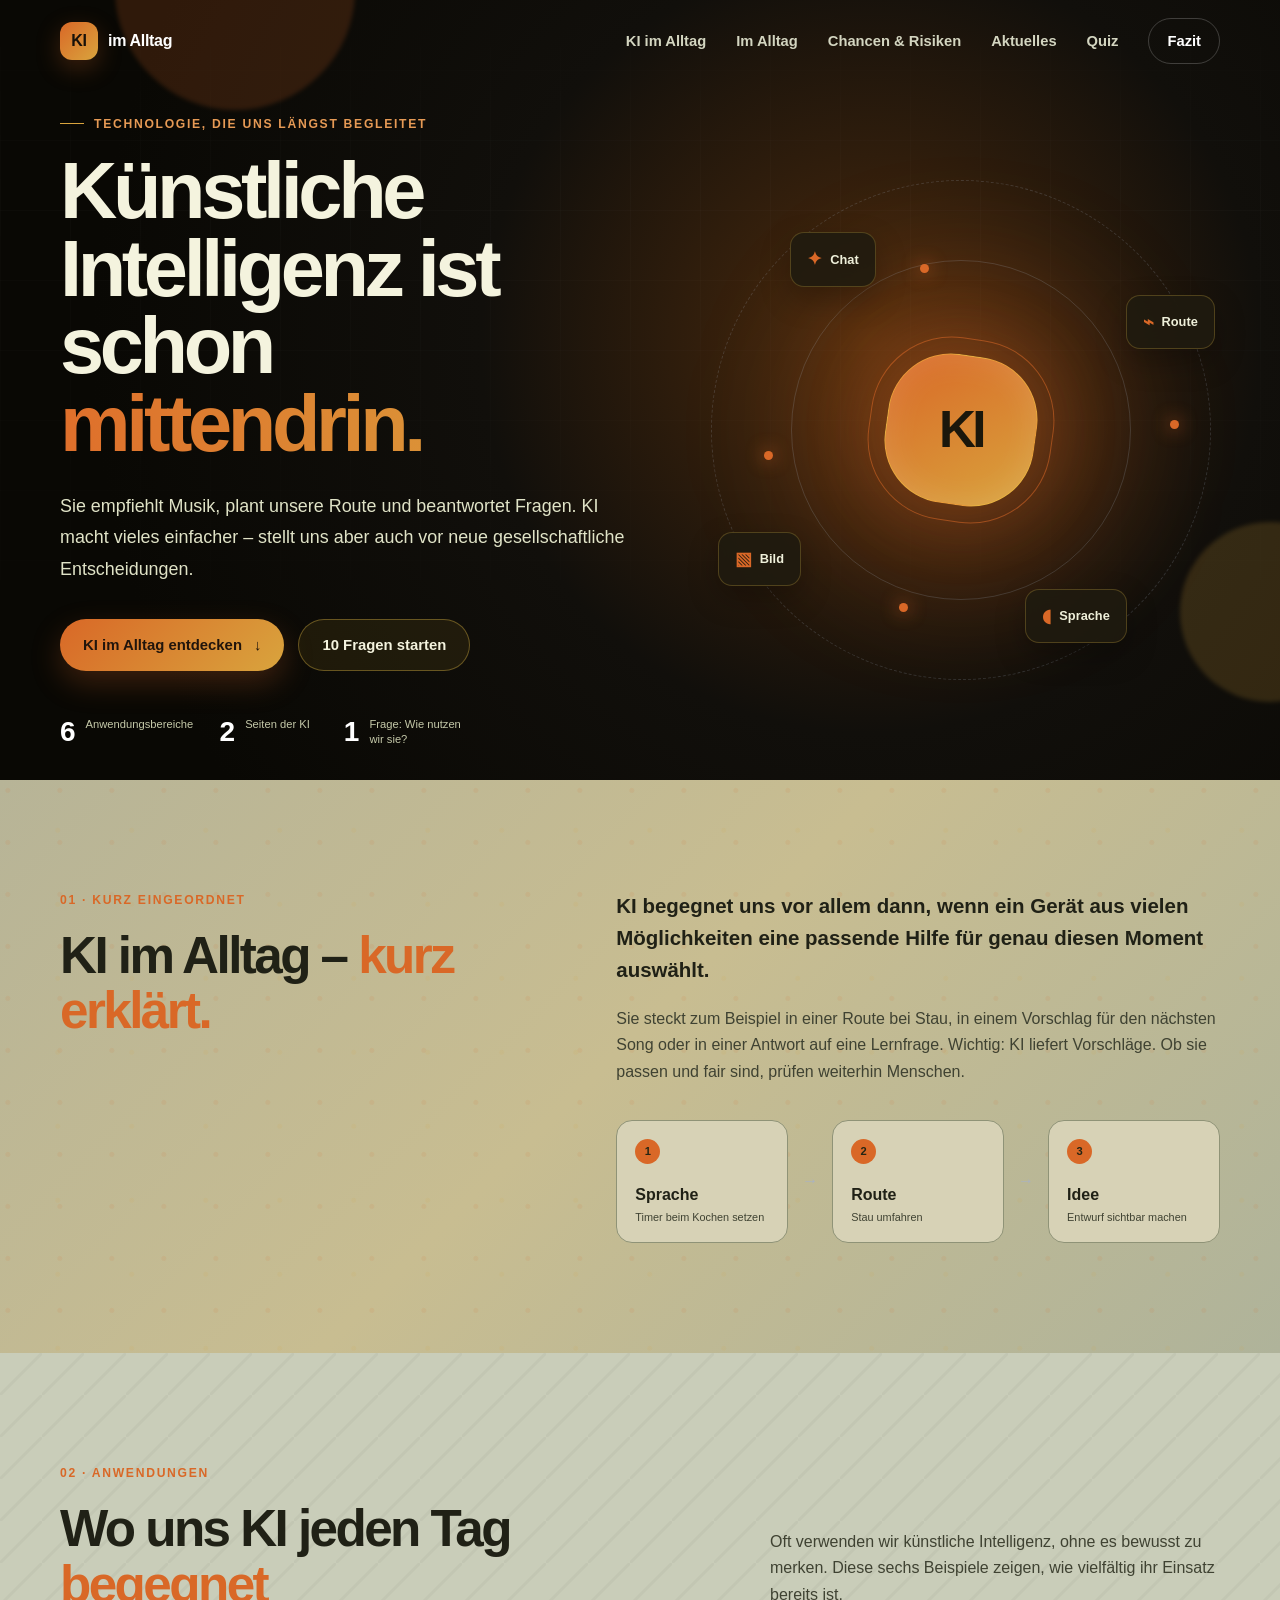
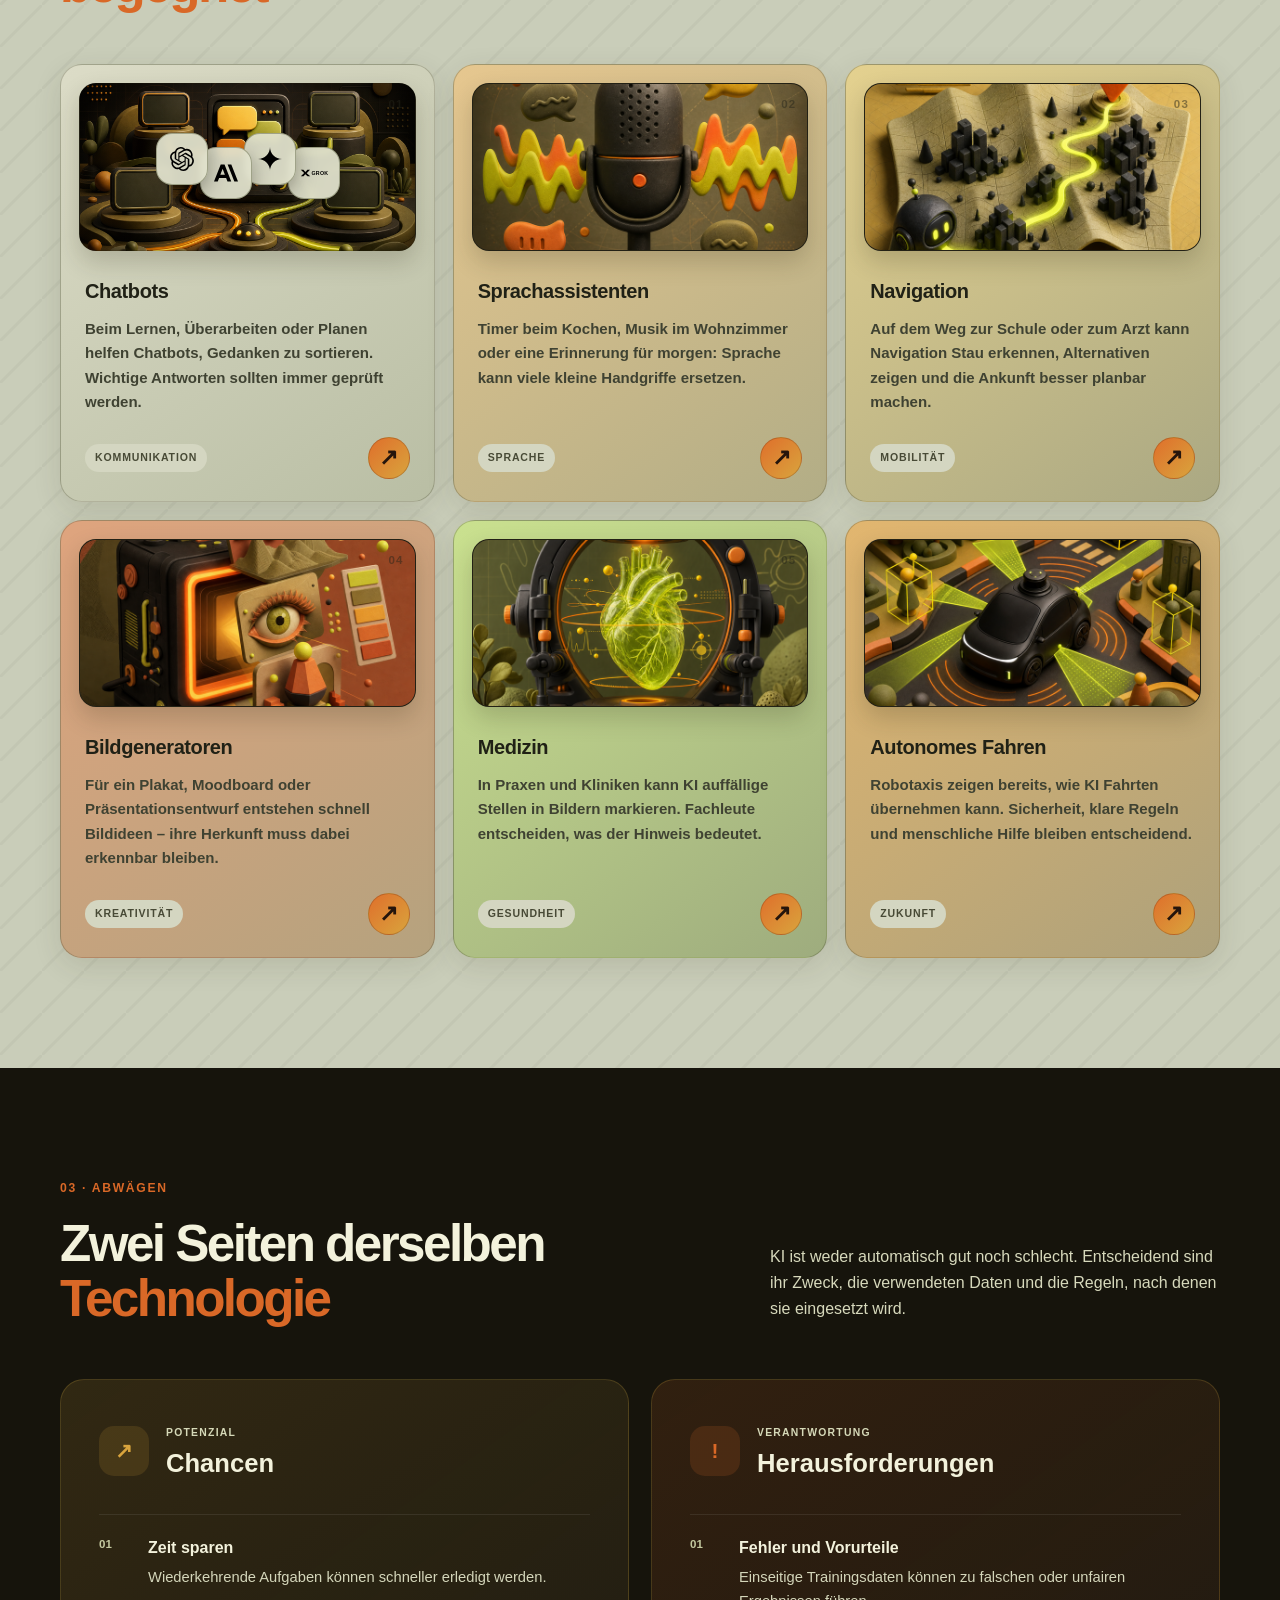
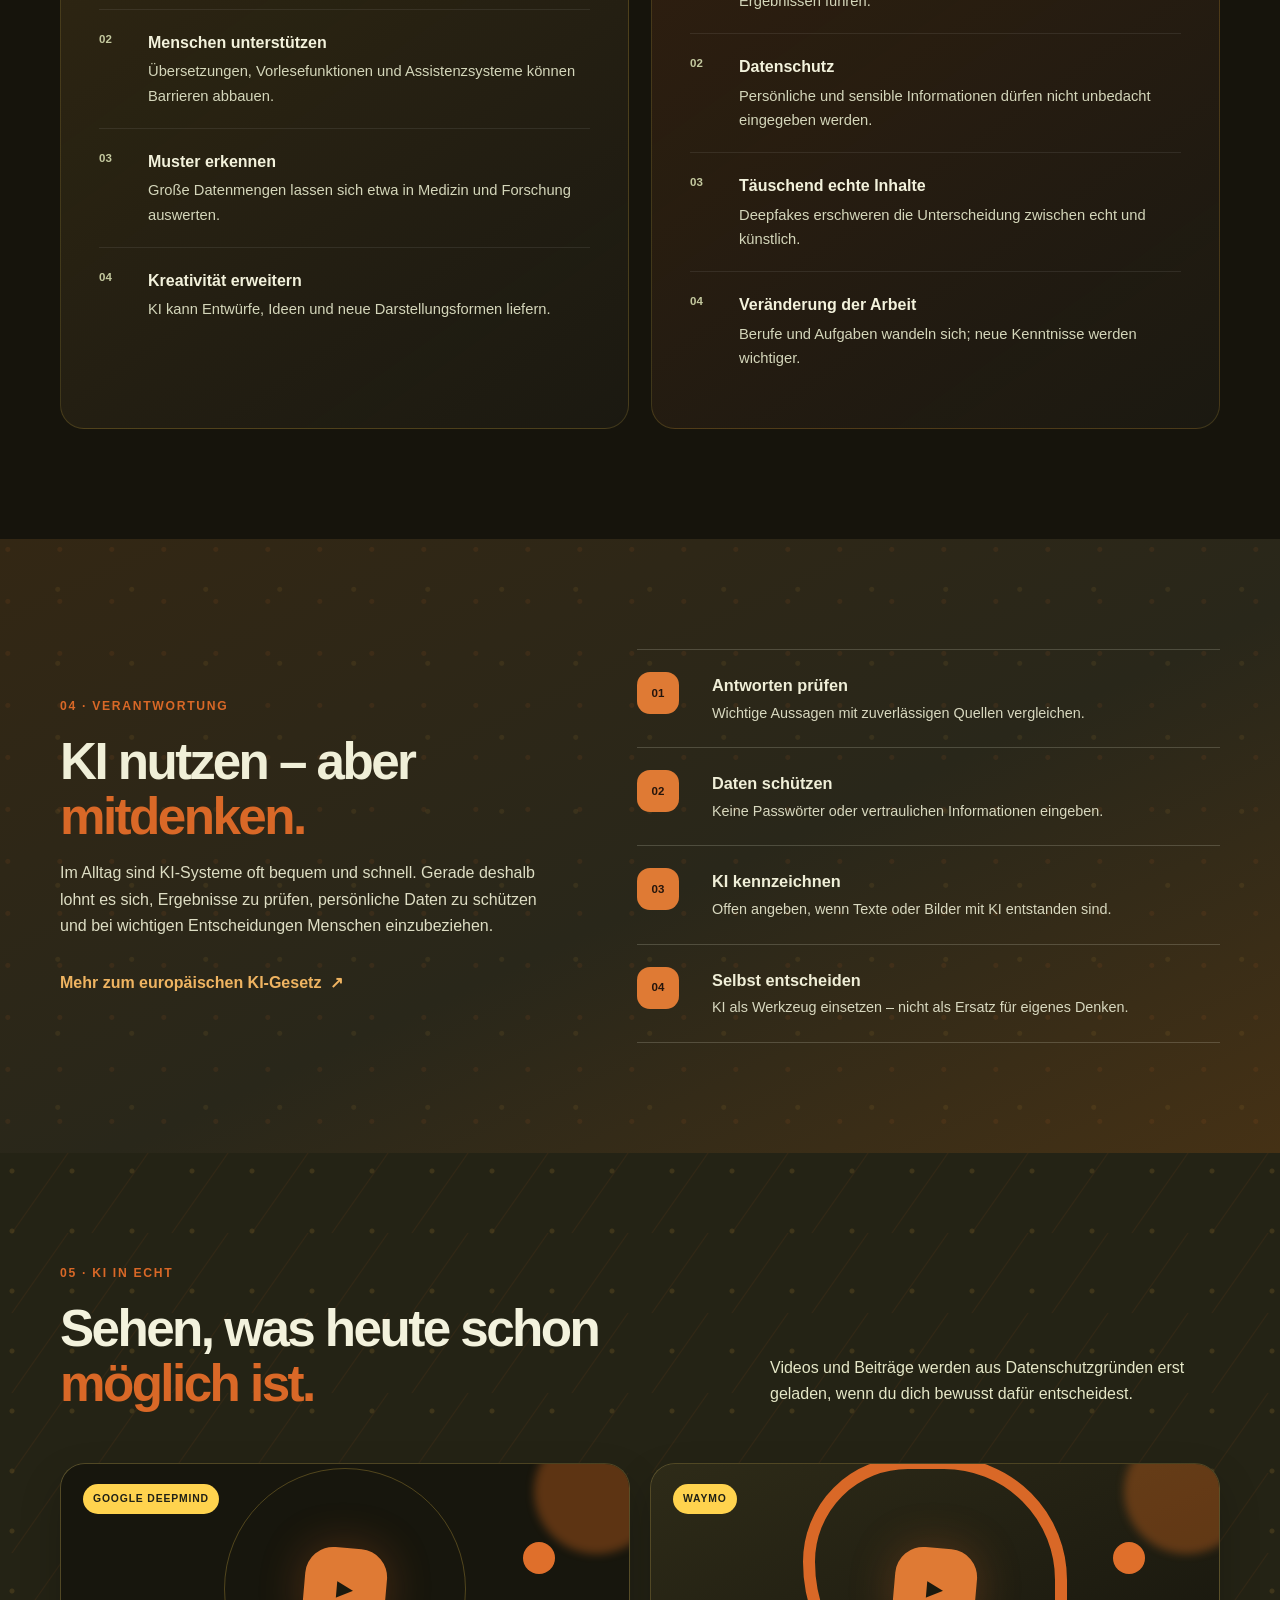
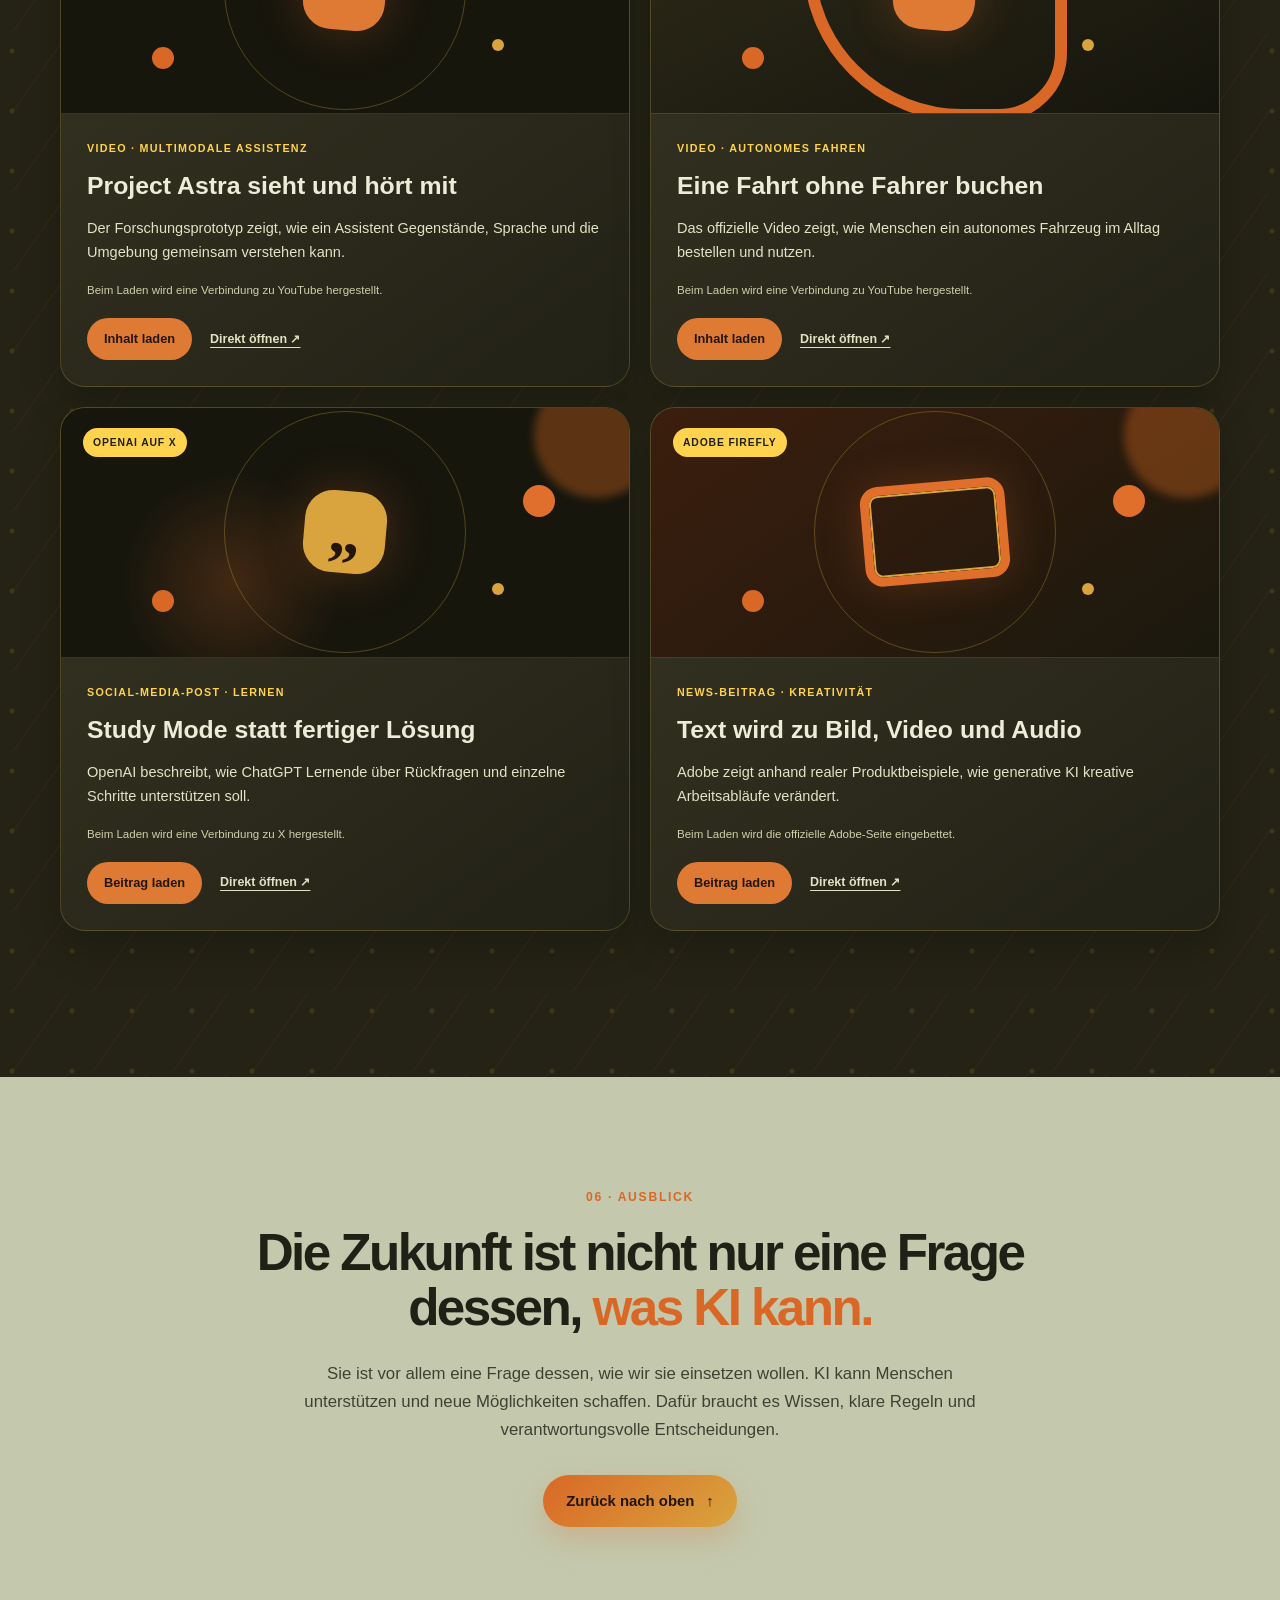
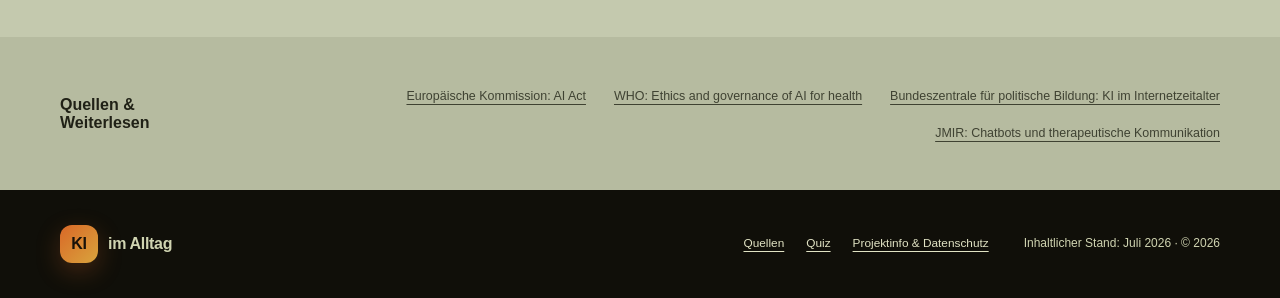
==== index.html @ 7cd011af "Erster Stand der Website" ====
<!doctype html>
<html lang="de">
<head>
  <meta charset="utf-8">
  <meta name="viewport" content="width=device-width, initial-scale=1">
  <meta name="description" content="Künstliche Intelligenz im Alltag: Anwendungen, Chancen, Risiken und ein Blick in die Zukunft.">
  <title>KI im Alltag | Chancen & Herausforderungen</title>
  <link rel="stylesheet" href="style.css">
  <script src="script.js" defer></script>
  <script src="embed.js" defer></script>
</head>
<body>
  <a class="skip-link" href="#inhalt">Direkt zum Inhalt</a>
  <div class="progress" aria-hidden="true"><span id="progress-bar"></span></div>

  <header class="site-header" id="start">
    <nav class="nav container" aria-label="Hauptnavigation">
      <a class="logo" href="#start" aria-label="KI im Alltag – Startseite">
        <span class="logo-mark" aria-hidden="true">KI</span>
        <span>im Alltag</span>
      </a>
      <button class="nav-toggle" type="button" aria-expanded="false" aria-controls="nav-links">
        <span class="sr-only">Menü öffnen</span>
        <span></span><span></span><span></span>
      </button>
      <div class="nav-links" id="nav-links">
        <a href="#grundlagen">KI im Alltag</a>
        <a href="#alltag">Im Alltag</a>
        <a href="#chancen">Chancen & Risiken</a>
        <a href="#stimmen">Aktuelles</a>
        <a href="quiz.html">Quiz</a>
        <a class="nav-cta" href="#fazit">Fazit</a>
      </div>
    </nav>
  </header>

  <main id="inhalt">
    <section class="hero">
      <div class="hero-glow hero-glow-one" aria-hidden="true"></div>
      <div class="hero-glow hero-glow-two" aria-hidden="true"></div>
      <div class="container hero-grid">
        <div class="hero-copy">
          <p class="eyebrow"><span></span> Technologie, die uns längst begleitet</p>
          <h1>Künstliche Intelligenz ist schon <em>mittendrin.</em></h1>
          <p class="hero-text">Sie empfiehlt Musik, plant unsere Route und beantwortet Fragen. KI macht vieles einfacher – stellt uns aber auch vor neue gesellschaftliche Entscheidungen.</p>
          <div class="hero-actions">
            <a class="button button-primary" href="#alltag">KI im Alltag entdecken <span aria-hidden="true">↓</span></a>
            <a class="button button-ghost" href="quiz.html">10 Fragen starten</a>
          </div>
          <ul class="hero-facts" aria-label="Themen der Website">
            <li><strong>6</strong><span>Anwendungsbereiche</span></li>
            <li><strong>2</strong><span>Seiten der KI</span></li>
            <li><strong>1</strong><span>Frage: Wie nutzen wir sie?</span></li>
          </ul>
        </div>

        <div class="hero-visual" aria-label="Illustration eines digitalen KI-Netzwerks">
          <div class="orbit orbit-one"></div>
          <div class="orbit orbit-two"></div>
          <div class="ai-core">
            <span class="core-label">KI</span>
            <span class="core-pulse"></span>
          </div>
          <div class="float-card card-chat"><span aria-hidden="true">✦</span> Chat</div>
          <div class="float-card card-route"><span aria-hidden="true">⌁</span> Route</div>
          <div class="float-card card-image"><span aria-hidden="true">▧</span> Bild</div>
          <div class="float-card card-voice"><span aria-hidden="true">◖</span> Sprache</div>
          <span class="node node-one"></span><span class="node node-two"></span>
          <span class="node node-three"></span><span class="node node-four"></span>
        </div>
      </div>
    </section>

    <section class="section intro" id="grundlagen">
      <div class="container two-column reveal">
        <div>
          <p class="section-kicker">01 · Kurz eingeordnet</p>
          <h2>KI im Alltag – <span>kurz erklärt.</span></h2>
        </div>
        <div class="intro-copy">
          <p class="lead">KI begegnet uns vor allem dann, wenn ein Gerät aus vielen Möglichkeiten eine passende Hilfe für genau diesen Moment auswählt.</p>
          <p>Sie steckt zum Beispiel in einer Route bei Stau, in einem Vorschlag für den nächsten Song oder in einer Antwort auf eine Lernfrage. Wichtig: KI liefert Vorschläge. Ob sie passen und fair sind, prüfen weiterhin Menschen.</p>
          <div class="process" aria-label="Drei typische Alltagssituationen mit KI">
            <div><span>1</span><strong>Sprache</strong><small>Timer beim Kochen setzen</small></div>
            <i aria-hidden="true">→</i>
            <div><span>2</span><strong>Route</strong><small>Stau umfahren</small></div>
            <i aria-hidden="true">→</i>
            <div><span>3</span><strong>Idee</strong><small>Entwurf sichtbar machen</small></div>
          </div>
        </div>
      </div>
    </section>

    <section class="section applications" id="alltag">
      <div class="container">
        <div class="section-heading reveal">
          <div>
            <p class="section-kicker">02 · Anwendungen</p>
            <h2>Wo uns KI jeden Tag <span>begegnet</span></h2>
          </div>
          <p>Oft verwenden wir künstliche Intelligenz, ohne es bewusst zu merken. Diese sechs Beispiele zeigen, wie vielfältig ihr Einsatz bereits ist.</p>
        </div>

        <div class="card-grid">
          <a class="app-card app-chat reveal" href="chatbots.html">
            <div class="brand-cluster" aria-label="Logos von OpenAI, Claude, Gemini und Grok">
              <span class="brand-logo brand-openai"><img src="assets/logos/openai.svg" alt="OpenAI"></span>
              <span class="brand-logo brand-claude"><img src="assets/logos/anthropic.svg" alt="Claude von Anthropic"></span>
              <span class="brand-logo brand-gemini"><img src="assets/logos/gemini.svg" alt="Google Gemini"></span>
              <span class="brand-logo brand-grok"><img src="assets/logos/grok.svg" alt="Grok"></span>
            </div>
            <span class="card-number">01</span>
            <h3>Chatbots</h3>
            <p>Beim Lernen, Überarbeiten oder Planen helfen Chatbots, Gedanken zu sortieren. Wichtige Antworten sollten immer geprüft werden.</p>
            <span class="card-footer"><span class="tag">Kommunikation</span><span class="card-arrow" aria-hidden="true">↗</span></span>
          </a>
          <a class="app-card app-voice reveal" href="sprachassistenten.html">
            <div class="application-visual"><img src="assets/applications/sprachassistent.png" alt="Futuristische Darstellung eines Sprachassistenten mit Mikrofon und Schallwellen"></div>
            <span class="card-number">02</span>
            <h3>Sprachassistenten</h3>
            <p>Timer beim Kochen, Musik im Wohnzimmer oder eine Erinnerung für morgen: Sprache kann viele kleine Handgriffe ersetzen.</p>
            <span class="card-footer"><span class="tag">Sprache</span><span class="card-arrow" aria-hidden="true">↗</span></span>
          </a>
          <a class="app-card app-navigation reveal" href="navigation.html">
            <div class="application-visual"><img src="assets/applications/navigation.png" alt="Dreidimensionale Stadtkarte mit leuchtender Route und Zielmarkierung"></div>
            <span class="card-number">03</span>
            <h3>Navigation</h3>
            <p>Auf dem Weg zur Schule oder zum Arzt kann Navigation Stau erkennen, Alternativen zeigen und die Ankunft besser planbar machen.</p>
            <span class="card-footer"><span class="tag">Mobilität</span><span class="card-arrow" aria-hidden="true">↗</span></span>
          </a>
          <a class="app-card app-image reveal" href="bildgeneratoren.html">
            <div class="application-visual"><img src="assets/applications/bildgenerator.png" alt="Kreativmaschine, die aus einer Eingabe verschiedene Bildwelten erzeugt"></div>
            <span class="card-number">04</span>
            <h3>Bildgeneratoren</h3>
            <p>Für ein Plakat, Moodboard oder Präsentationsentwurf entstehen schnell Bildideen – ihre Herkunft muss dabei erkennbar bleiben.</p>
            <span class="card-footer"><span class="tag">Kreativität</span><span class="card-arrow" aria-hidden="true">↗</span></span>
          </a>
          <a class="app-card app-medicine reveal" href="medizin.html">
            <div class="application-visual"><img src="assets/applications/medizin.png" alt="Leuchtendes anatomisches Herz in einem KI-gestützten medizinischen Scanner"></div>
            <span class="card-number">05</span>
            <h3>Medizin</h3>
            <p>In Praxen und Kliniken kann KI auffällige Stellen in Bildern markieren. Fachleute entscheiden, was der Hinweis bedeutet.</p>
            <span class="card-footer"><span class="tag">Gesundheit</span><span class="card-arrow" aria-hidden="true">↗</span></span>
          </a>
          <a class="app-card app-drive reveal" href="autonomes-fahren.html">
            <div class="application-visual"><img src="assets/applications/autonomes-fahren.png" alt="Futuristisches Fahrzeug mit sichtbaren Sensorfeldern in einer Modellstadt"></div>
            <span class="card-number">06</span>
            <h3>Autonomes Fahren</h3>
            <p>Robotaxis zeigen bereits, wie KI Fahrten übernehmen kann. Sicherheit, klare Regeln und menschliche Hilfe bleiben entscheidend.</p>
            <span class="card-footer"><span class="tag">Zukunft</span><span class="card-arrow" aria-hidden="true">↗</span></span>
          </a>
        </div>
      </div>
    </section>

    <section class="section balance" id="chancen">
      <div class="container">
        <div class="section-heading section-heading-light reveal">
          <div>
            <p class="section-kicker">03 · Abwägen</p>
            <h2>Zwei Seiten derselben <span>Technologie</span></h2>
          </div>
          <p>KI ist weder automatisch gut noch schlecht. Entscheidend sind ihr Zweck, die verwendeten Daten und die Regeln, nach denen sie eingesetzt wird.</p>
        </div>

        <div class="balance-grid">
          <article class="balance-card chance reveal">
            <div class="balance-title"><span aria-hidden="true">↗</span><div><small>Potenzial</small><h3>Chancen</h3></div></div>
            <ul>
              <li><span>01</span><div><strong>Zeit sparen</strong><p>Wiederkehrende Aufgaben können schneller erledigt werden.</p></div></li>
              <li><span>02</span><div><strong>Menschen unterstützen</strong><p>Übersetzungen, Vorlesefunktionen und Assistenzsysteme können Barrieren abbauen.</p></div></li>
              <li><span>03</span><div><strong>Muster erkennen</strong><p>Große Datenmengen lassen sich etwa in Medizin und Forschung auswerten.</p></div></li>
              <li><span>04</span><div><strong>Kreativität erweitern</strong><p>KI kann Entwürfe, Ideen und neue Darstellungsformen liefern.</p></div></li>
            </ul>
          </article>

          <article class="balance-card risk reveal">
            <div class="balance-title"><span aria-hidden="true">!</span><div><small>Verantwortung</small><h3>Herausforderungen</h3></div></div>
            <ul>
              <li><span>01</span><div><strong>Fehler und Vorurteile</strong><p>Einseitige Trainingsdaten können zu falschen oder unfairen Ergebnissen führen.</p></div></li>
              <li><span>02</span><div><strong>Datenschutz</strong><p>Persönliche und sensible Informationen dürfen nicht unbedacht eingegeben werden.</p></div></li>
              <li><span>03</span><div><strong>Täuschend echte Inhalte</strong><p>Deepfakes erschweren die Unterscheidung zwischen echt und künstlich.</p></div></li>
              <li><span>04</span><div><strong>Veränderung der Arbeit</strong><p>Berufe und Aufgaben wandeln sich; neue Kenntnisse werden wichtiger.</p></div></li>
            </ul>
          </article>
        </div>
      </div>
    </section>

    <section class="section responsibility">
      <div class="container responsibility-grid reveal">
        <div class="responsibility-copy">
          <p class="section-kicker">04 · Verantwortung</p>
          <h2>KI nutzen – aber <span>mitdenken.</span></h2>
          <p>Im Alltag sind KI-Systeme oft bequem und schnell. Gerade deshalb lohnt es sich, Ergebnisse zu prüfen, persönliche Daten zu schützen und bei wichtigen Entscheidungen Menschen einzubeziehen.</p>
          <a class="text-link" href="https://commission.europa.eu/news-and-media/news/ai-act-enters-force-2024-08-01_en" target="_blank" rel="noopener">Mehr zum europäischen KI-Gesetz <span aria-hidden="true">↗</span></a>
        </div>
        <ol class="rules">
          <li><span>01</span><div><strong>Antworten prüfen</strong><p>Wichtige Aussagen mit zuverlässigen Quellen vergleichen.</p></div></li>
          <li><span>02</span><div><strong>Daten schützen</strong><p>Keine Passwörter oder vertraulichen Informationen eingeben.</p></div></li>
          <li><span>03</span><div><strong>KI kennzeichnen</strong><p>Offen angeben, wenn Texte oder Bilder mit KI entstanden sind.</p></div></li>
          <li><span>04</span><div><strong>Selbst entscheiden</strong><p>KI als Werkzeug einsetzen – nicht als Ersatz für eigenes Denken.</p></div></li>
        </ol>
      </div>
    </section>

    <section class="section signals" id="stimmen">
      <div class="container">
        <div class="section-heading reveal">
          <div><p class="section-kicker">05 · KI in echt</p><h2>Sehen, was heute schon <span>möglich ist.</span></h2></div>
          <p>Videos und Beiträge werden aus Datenschutzgründen erst geladen, wenn du dich bewusst dafür entscheidest.</p>
        </div>
        <div class="media-wall">
          <article class="media-card media-astra reveal" data-provider="youtube" data-embed-url="https://www.youtube-nocookie.com/embed/nXVvvRhiGjI">
            <div class="media-preview" aria-hidden="true"><span class="media-provider">Google DeepMind</span><span class="media-play">▶</span><i></i><i></i><i></i></div>
            <div class="media-copy"><p class="signal-type">Video · Multimodale Assistenz</p><h3>Project Astra sieht und hört mit</h3><p>Der Forschungsprototyp zeigt, wie ein Assistent Gegenstände, Sprache und die Umgebung gemeinsam verstehen kann.</p><p class="privacy-note">Beim Laden wird eine Verbindung zu YouTube hergestellt.</p><div class="media-actions"><button class="load-embed" type="button">Inhalt laden</button><a href="https://www.youtube.com/watch?v=nXVvvRhiGjI" target="_blank" rel="noopener">Direkt öffnen ↗</a></div></div>
          </article>
          <article class="media-card media-waymo reveal" data-provider="youtube" data-embed-url="https://www.youtube-nocookie.com/embed/NPuqXnagtCw">
            <div class="media-preview" aria-hidden="true"><span class="media-provider">Waymo</span><span class="media-play">▶</span><i></i><i></i><i></i></div>
            <div class="media-copy"><p class="signal-type">Video · Autonomes Fahren</p><h3>Eine Fahrt ohne Fahrer buchen</h3><p>Das offizielle Video zeigt, wie Menschen ein autonomes Fahrzeug im Alltag bestellen und nutzen.</p><p class="privacy-note">Beim Laden wird eine Verbindung zu YouTube hergestellt.</p><div class="media-actions"><button class="load-embed" type="button">Inhalt laden</button><a href="https://www.youtube.com/watch?v=NPuqXnagtCw" target="_blank" rel="noopener">Direkt öffnen ↗</a></div></div>
          </article>
          <article class="media-card media-openai reveal" data-provider="x" data-embed-url="https://x.com/OpenAI/status/1950240351547248941">
            <div class="media-preview" aria-hidden="true"><span class="media-provider">OpenAI auf X</span><span class="media-quote">„</span><i></i><i></i><i></i></div>
            <div class="media-copy"><p class="signal-type">Social-Media-Post · Lernen</p><h3>Study Mode statt fertiger Lösung</h3><p>OpenAI beschreibt, wie ChatGPT Lernende über Rückfragen und einzelne Schritte unterstützen soll.</p><p class="privacy-note">Beim Laden wird eine Verbindung zu X hergestellt.</p><div class="media-actions"><button class="load-embed" type="button">Beitrag laden</button><a href="https://x.com/OpenAI/status/1950240351547248941" target="_blank" rel="noopener">Direkt öffnen ↗</a></div></div>
          </article>
          <article class="media-card media-firefly reveal" data-provider="article" data-embed-url="https://blog.adobe.com/en/publish/2025/04/24/adobe-firefly-next-evolution-creative-ai-is-here">
            <div class="media-preview" aria-hidden="true"><span class="media-provider">Adobe Firefly</span><span class="media-frame"></span><i></i><i></i><i></i></div>
            <div class="media-copy"><p class="signal-type">News-Beitrag · Kreativität</p><h3>Text wird zu Bild, Video und Audio</h3><p>Adobe zeigt anhand realer Produktbeispiele, wie generative KI kreative Arbeitsabläufe verändert.</p><p class="privacy-note">Beim Laden wird die offizielle Adobe-Seite eingebettet.</p><div class="media-actions"><button class="load-embed" type="button">Beitrag laden</button><a href="https://blog.adobe.com/en/publish/2025/04/24/adobe-firefly-next-evolution-creative-ai-is-here" target="_blank" rel="noopener">Direkt öffnen ↗</a></div></div>
          </article>
        </div>
        <div class="media-status" aria-live="polite"></div>
      </div>
    </section>

    <section class="section future" id="fazit">
      <div class="container future-inner reveal">
        <p class="section-kicker">06 · Ausblick</p>
        <h2>Die Zukunft ist nicht nur eine Frage dessen, <span>was KI kann.</span></h2>
        <p>Sie ist vor allem eine Frage dessen, wie wir sie einsetzen wollen. KI kann Menschen unterstützen und neue Möglichkeiten schaffen. Dafür braucht es Wissen, klare Regeln und verantwortungsvolle Entscheidungen.</p>
        <a class="button button-primary" href="#start">Zurück nach oben <span aria-hidden="true">↑</span></a>
      </div>
    </section>

    <section class="sources" id="quellen" aria-labelledby="sources-heading">
      <div class="container">
        <h2 id="sources-heading">Quellen & Weiterlesen</h2>
        <ul>
          <li><a href="https://commission.europa.eu/news-and-media/news/ai-act-enters-force-2024-08-01_en" target="_blank" rel="noopener">Europäische Kommission: AI Act</a></li>
          <li><a href="https://www.who.int/publications/b/58847" target="_blank" rel="noopener">WHO: Ethics and governance of AI for health</a></li>
          <li><a href="https://www.bpb.de/themen/medien-journalismus/medienpolitik/572818/kuenstliche-intelligenz-im-internetzeitalter/" target="_blank" rel="noopener">Bundeszentrale für politische Bildung: KI im Internetzeitalter</a></li>
          <li><a href="https://pubmed.ncbi.nlm.nih.gov/40397927/" target="_blank" rel="noopener">JMIR: Chatbots und therapeutische Kommunikation</a></li>
        </ul>
      </div>
    </section>
  </main>

  <footer class="site-footer">
    <div class="container footer-inner">
      <a class="logo" href="#start"><span class="logo-mark" aria-hidden="true">KI</span><span>im Alltag</span></a>
      <nav class="footer-links" aria-label="Fußnavigation"><a href="#quellen">Quellen</a><a href="quiz.html">Quiz</a><a href="projektinfo.html">Projektinfo & Datenschutz</a></nav>
      <p>Inhaltlicher Stand: Juli 2026 · © <span id="year"></span></p>
    </div>
  </footer>
</body>
</html>
---- style.css ----
:root {
  --bg: #110f0b;
  --bg-soft: #1b1811;
  --ink: #202116;
  --muted: #3f4232;
  --white: #d8d6c0;
  --line: #969a7d;
  --violet: #d96827;
  --violet-dark: #9e3f1d;
  --cyan: #d9a43d;
  --green: #c66b28;
  --pink: #d96827;
  --orange: #d9a43d;
  --shadow: 0 22px 60px rgba(30, 26, 14, .16);
  --radius: 24px;
}

* { box-sizing: border-box; }
html { scroll-behavior: smooth; }
body {
  margin: 0;
  color: var(--ink);
  background: var(--white);
  font-family: Aptos, "Segoe UI", Arial, sans-serif;
  line-height: 1.65;
  -webkit-font-smoothing: antialiased;
}
body.menu-open { overflow: hidden; }
a { color: inherit; }
button, a { -webkit-tap-highlight-color: transparent; }
.container { width: min(1160px, calc(100% - 40px)); margin-inline: auto; }
.section { padding: 110px 0; }
.skip-link { position: fixed; left: 16px; top: -80px; z-index: 999; padding: 10px 16px; background: #e8e8d8; border-radius: 10px; }
.skip-link:focus { top: 16px; }
.sr-only { position: absolute; width: 1px; height: 1px; padding: 0; margin: -1px; overflow: hidden; clip: rect(0, 0, 0, 0); white-space: nowrap; border: 0; }
.progress { position: fixed; inset: 0 0 auto; height: 3px; z-index: 1000; }
.progress span { display: block; width: 0; height: 100%; background: linear-gradient(90deg, var(--violet), var(--cyan)); }

.site-header { position: absolute; inset: 0 0 auto; z-index: 50; color: white; }
.nav { min-height: 82px; display: flex; align-items: center; justify-content: space-between; }
.logo { display: inline-flex; align-items: center; gap: 10px; color: inherit; text-decoration: none; font-weight: 750; letter-spacing: -.02em; }
.logo-mark { display: grid; place-items: center; width: 38px; height: 38px; color: #171109; background: linear-gradient(135deg, var(--violet), var(--cyan)); border-radius: 12px; box-shadow: 0 8px 25px rgba(217, 104, 39, .26); }
.nav-links { display: flex; align-items: center; gap: 30px; }
.nav-links a { color: #d3d5c0; text-decoration: none; font-size: .92rem; font-weight: 650; transition: color .2s ease; }
.nav-links a:hover, .nav-links a:focus-visible { color: white; }
.nav-links .nav-cta { color: white; padding: 10px 18px; border: 1px solid rgba(255,255,255,.2); border-radius: 999px; }
.nav-toggle { display: none; padding: 8px; background: transparent; border: 0; }
.nav-toggle span:not(.sr-only) { display: block; width: 24px; height: 2px; margin: 5px; background: white; transition: .25s ease; }

.hero { position: relative; min-height: 780px; display: grid; align-items: center; overflow: hidden; color: #f4f3de; background: radial-gradient(circle at 68% 44%, #4b2a0d 0, var(--bg) 40%, #090804 80%); }
.hero::before { content: ""; position: absolute; inset: 0; opacity: .14; background-image: linear-gradient(rgba(255,255,255,.12) 1px, transparent 1px), linear-gradient(90deg, rgba(255,255,255,.12) 1px, transparent 1px); background-size: 70px 70px; mask-image: linear-gradient(to bottom, transparent, black 25%, transparent 90%); }
.hero-grid { position: relative; display: grid; grid-template-columns: 1.05fr .95fr; align-items: center; gap: 70px; padding-top: 80px; }
.hero-copy { position: relative; z-index: 2; }
.eyebrow, .section-kicker { margin: 0 0 18px; color: var(--violet); font-size: .76rem; font-weight: 800; letter-spacing: .14em; text-transform: uppercase; }
.eyebrow { display: flex; align-items: center; gap: 10px; color: #e69a55; }
.eyebrow span { width: 24px; height: 1px; background: var(--cyan); }
h1, h2, h3 { font-family: Bahnschrift, "Arial Narrow", Impact, sans-serif; }
h1 { max-width: 700px; margin: 0; font-size: clamp(3.4rem, 6.2vw, 6.1rem); line-height: .98; letter-spacing: -.055em; }
h1 em { display: block; color: transparent; font-style: normal; background: linear-gradient(90deg, #df6f2b, #d9a43d); background-clip: text; -webkit-background-clip: text; }
.hero-text { max-width: 650px; margin: 28px 0 0; color: #e0e3c7; font-size: 1.12rem; line-height: 1.75; }
.hero-actions { display: flex; flex-wrap: wrap; gap: 14px; margin-top: 34px; }
.button { display: inline-flex; align-items: center; justify-content: center; gap: 12px; min-height: 52px; padding: 0 23px; border: 0; border-radius: 999px; text-decoration: none; font: inherit; font-size: .93rem; font-weight: 750; cursor: pointer; transition: transform .2s ease, box-shadow .2s ease, background .2s ease; }
.button:hover { transform: translateY(-2px); }
.button-primary { color: #21150c; background: linear-gradient(135deg, var(--violet), var(--cyan)); box-shadow: 0 12px 30px rgba(217, 104, 39, .25); }
.button-ghost { color: #f4f3de; background: rgba(255,197,51,.08); border: 1px solid rgba(255,211,78,.32); }
.hero-facts { display: flex; gap: 34px; margin: 46px 0 0; padding: 0; list-style: none; }
.hero-facts li { display: grid; grid-template-columns: auto auto; gap: 0 10px; align-items: center; }
.hero-facts strong { grid-row: span 2; color: white; font-size: 1.75rem; line-height: 1; }
.hero-facts span { max-width: 100px; color: #c5c9a9; font-size: .7rem; line-height: 1.3; }

.hero-visual { position: relative; min-height: 520px; display: grid; place-items: center; }
.hero-visual::before { content: ""; position: absolute; width: 310px; height: 310px; background: rgba(255,123,36, .2); filter: blur(60px); border-radius: 50%; }
.ai-core { position: relative; z-index: 3; display: grid; place-items: center; width: 150px; height: 150px; border: 1px solid rgba(255,211,78,.4); border-radius: 42%; background: linear-gradient(145deg, #d96827, #d9a43d); box-shadow: inset 0 0 35px rgba(255,255,255,.12), 0 0 80px rgba(217,104,39,.32); transform: rotate(8deg); color: #1b170b; }
.core-label { font-size: 3.2rem; font-weight: 850; letter-spacing: -.07em; transform: rotate(-8deg); }
.core-pulse { position: absolute; inset: -18px; border: 1px solid rgba(217,104,39,.55); border-radius: 44%; animation: corePulse 2.6s ease-out infinite; }
.orbit { position: absolute; border: 1px solid rgba(176,191,215,.18); border-radius: 50%; }
.orbit-one { width: 340px; height: 340px; }
.orbit-two { width: 500px; height: 500px; border-style: dashed; animation: spin 34s linear infinite; }
.float-card { position: absolute; z-index: 4; display: flex; align-items: center; gap: 8px; padding: 11px 16px; color: #eff0da; background: rgba(31,27,15,.88); border: 1px solid rgba(255,211,78,.22); border-radius: 14px; box-shadow: 0 12px 30px rgba(0,0,0,.25); backdrop-filter: blur(10px); font-size: .8rem; font-weight: 700; animation: float 5s ease-in-out infinite; }
.float-card span { color: var(--violet); font-size: 1.15rem; }
.card-chat { top: 12%; left: 17%; }
.card-route { top: 24%; right: 1%; animation-delay: -1.4s; }
.card-image { bottom: 20%; left: 3%; animation-delay: -2.6s; }
.card-voice { bottom: 9%; right: 18%; animation-delay: -3.7s; }
.node { position: absolute; width: 9px; height: 9px; background: var(--violet); border-radius: 50%; box-shadow: 0 0 18px var(--violet); }
.node-one { top: 18%; left: 42%; }.node-two { top: 48%; right: 8%; }.node-three { bottom: 15%; left: 38%; }.node-four { top: 54%; left: 12%; }
.hero-glow { position: absolute; border-radius: 50%; filter: blur(2px); opacity: .18; }
.hero-glow-one { width: 240px; height: 240px; top: -130px; left: 9%; background: var(--violet); }
.hero-glow-two { width: 180px; height: 180px; right: -80px; bottom: 10%; background: var(--cyan); }

h2 { margin: 0; font-size: clamp(2.3rem, 4vw, 4rem); line-height: 1.08; letter-spacing: -.05em; }
h2 span { color: var(--violet); }
.two-column { display: grid; grid-template-columns: .85fr 1.15fr; gap: 110px; }
.intro { position: relative; overflow: hidden; background: linear-gradient(135deg, #b7b497 0%, #c8bd91 48%, #afb39a 100%); }
.intro::before, .responsibility::before { content: ""; position: absolute; inset: 0; pointer-events: none; opacity: .5; background-image: radial-gradient(circle at 15% 20%, rgba(217,104,39,.18) 0 2px, transparent 3px), radial-gradient(circle at 78% 68%, rgba(217,164,61,.18) 0 2px, transparent 3px); background-size: 52px 52px, 74px 74px; animation: patternDrift 18s linear infinite; }
.intro .container, .responsibility .container { position: relative; z-index: 1; }
.intro-copy .lead { margin-top: 0; color: var(--ink); font-size: 1.28rem; font-weight: 600; line-height: 1.55; }
.intro-copy > p:not(.lead) { color: var(--muted); }
.process { display: grid; grid-template-columns: 1fr auto 1fr auto 1fr; align-items: center; gap: 14px; margin-top: 35px; }
.process div { min-width: 0; padding: 18px; border: 1px solid #8f9377; border-radius: 16px; background: #d7d2b6; }
.process span { display: grid; place-items: center; width: 25px; height: 25px; margin-bottom: 18px; color: #242514; background: var(--violet); border-radius: 50%; font-size: .7rem; font-weight: 800; }
.process strong, .process small { display: block; }
.process small { margin-top: 2px; color: var(--muted); font-size: .68rem; line-height: 1.3; }
.process i { color: #a9b2c1; font-style: normal; }

.applications { position: relative; overflow: hidden; background: #c9cdb9; }
.applications::before { content: ""; position: absolute; inset: 0; opacity: .35; background-image: linear-gradient(135deg, transparent 47%, rgba(31,29,16,.11) 48%, rgba(31,29,16,.11) 52%, transparent 53%); background-size: 42px 42px; animation: patternDrift 22s linear infinite; }
.applications .container { position: relative; z-index: 1; }
.section-heading { display: flex; align-items: end; justify-content: space-between; gap: 60px; margin-bottom: 52px; }
.section-heading > p { max-width: 450px; margin: 0 0 4px; color: var(--muted); }
.card-grid { display: grid; grid-template-columns: repeat(3, 1fr); gap: 18px; }
.app-card { position: relative; min-height: 438px; padding: 24px 24px 30px; overflow: hidden; color: inherit; text-decoration: none; background: linear-gradient(145deg, #dedfca, #bfc3a9); border: 1px solid rgba(47,46,24,.24); border-radius: 22px; box-shadow: 0 8px 28px rgba(50, 47, 23, .12); transition: transform .32s cubic-bezier(.2,.8,.2,1), box-shadow .32s ease, border-color .32s ease; }
.app-card:hover { transform: translateY(-9px); box-shadow: 0 22px 46px rgba(35,32,15,.24); border-color: rgba(255,123,36,.7); }
.app-chat { background: linear-gradient(145deg, #dcdcc7, #b9bea4); }
.app-voice { background: linear-gradient(145deg, #e6c78f, #b2ad86); }
.app-navigation { background: linear-gradient(145deg, #e4d18f, #aaa883); }
.app-image { background: linear-gradient(145deg, #dfa47e, #b5a27e); }
.app-medicine { background: linear-gradient(145deg, #cae18f, #9eac7e); }
.app-drive { background: linear-gradient(145deg, #e2b66f, #ada17b); }
.application-visual { height: 168px; margin: -6px -6px 24px; overflow: hidden; border: 1px solid rgba(27,26,14,.28); border-radius: 17px; background: #272419; box-shadow: 0 11px 24px rgba(38,34,15,.2); transition: transform .35s cubic-bezier(.2,.8,.2,1), box-shadow .35s ease; }
.application-visual img { display: block; width: 100%; height: 100%; object-fit: cover; transition: transform .55s cubic-bezier(.2,.8,.2,1); }
.app-card:hover .application-visual { transform: translateY(-5px) rotate(-.5deg); box-shadow: 0 18px 30px rgba(35,31,13,.28); }
.app-card:hover .application-visual img { transform: scale(1.055); }
.brand-cluster { position: relative; width: auto; height: 168px; margin: -6px -6px 24px; overflow: hidden; isolation: isolate; border: 1px solid rgba(27,26,14,.28); border-radius: 17px; background: #272419 url("assets/heroes/chatbots-hero.png") center 46% / cover no-repeat; box-shadow: 0 11px 24px rgba(38,34,15,.2); transition: transform .35s cubic-bezier(.2,.8,.2,1), box-shadow .35s ease; }
.brand-cluster::before { content: ""; position: absolute; inset: 0; z-index: -1; background: linear-gradient(90deg, rgba(18,17,10,.14), rgba(18,17,10,.02) 50%, rgba(18,17,10,.14)); }
.brand-logo { position: absolute; display: grid; place-items: center; width: 52px; height: 52px; padding: 13px; background: rgba(225,226,205,.94); border: 1px solid rgba(151,155,128,.9); border-radius: 16px; box-shadow: 0 8px 20px rgba(12,12,7,.34); backdrop-filter: blur(3px); transition: transform .25s ease; }
.brand-logo img { display: block; width: 100%; height: 100%; object-fit: contain; }
.brand-openai { left: calc(50% - 91px); top: 49px; z-index: 4; color: #111; }.brand-claude { left: calc(50% - 47px); top: 63px; z-index: 3; color: #d97757; }.brand-gemini { left: calc(50% - 3px); top: 49px; z-index: 2; color: #d68d1c; }.brand-grok { left: calc(50% + 41px); top: 63px; z-index: 1; padding: 10px; color: #111; }
.app-card:hover .brand-cluster { transform: translateY(-5px) rotate(.5deg); box-shadow: 0 18px 30px rgba(35,31,13,.25); }
.app-card:hover .brand-logo:nth-child(odd) { transform: translateY(-4px) rotate(-3deg); }.app-card:hover .brand-logo:nth-child(even) { transform: translateY(-1px) rotate(3deg); }
.card-number { position: absolute; top: 30px; right: 30px; z-index: 2; color: #25251a; font-size: .72rem; font-weight: 800; letter-spacing: .1em; opacity: .48; }
.app-card h3 { margin: 0 0 9px; font-size: 1.25rem; letter-spacing: -.02em; }
.app-card p { margin: 0; color: var(--muted); font-size: .94rem; font-weight: 600; line-height: 1.62; }
.card-footer { position: absolute; left: 24px; right: 24px; bottom: 22px; display: flex; justify-content: space-between; align-items: center; }
.tag { padding: 5px 10px; color: #484a36; background: #d4d6c1; border-radius: 999px; font-size: .66rem; font-weight: 750; text-transform: uppercase; letter-spacing: .08em; }
.card-arrow { display: grid; place-items: center; width: 42px; height: 42px; color: #25150c; background: linear-gradient(135deg, #df6f2b, #d9a43d); border: 1px solid rgba(99,45,14,.28); border-radius: 50%; font-family: Arial, sans-serif; font-size: 1.45rem; font-weight: 900; line-height: 1; transition: transform .2s ease, box-shadow .2s ease; }.app-card:hover .card-arrow { transform: rotate(45deg); box-shadow: 0 8px 18px rgba(145,59,18,.28); }

.balance { color: #f3f2dc; background: #16140c; }
.section-heading-light > p { color: #d7d9bc; }
.section-heading-light h2 span { color: var(--violet); }
.balance-grid { display: grid; grid-template-columns: 1fr 1fr; gap: 22px; }
.balance-card { padding: 38px; border: 1px solid rgba(255,211,78,.16); border-radius: var(--radius); background: rgba(255,255,255,.035); }
.balance-card.chance { background: linear-gradient(145deg, rgba(217,164,61,.14), rgba(255,255,255,.025)); }.balance-card.risk { background: linear-gradient(145deg, rgba(217,104,39,.14), rgba(255,255,255,.025)); }
.balance-title { display: flex; align-items: center; gap: 17px; margin-bottom: 30px; }
.balance-title > span { display: grid; place-items: center; width: 50px; height: 50px; border-radius: 15px; font-size: 1.3rem; font-weight: 800; }
.chance .balance-title > span { color: var(--cyan); background: rgba(217,164,61,.14); }.risk .balance-title > span { color: var(--pink); background: rgba(217,104,39,.16); }
.balance-title small { color: #d6d9b8; font-size: .65rem; font-weight: 800; letter-spacing: .12em; text-transform: uppercase; }
.balance-title h3 { margin: -2px 0 0; font-size: 1.6rem; }
.balance-card ul { margin: 0; padding: 0; list-style: none; }
.balance-card li { display: grid; grid-template-columns: 34px 1fr; gap: 15px; padding: 20px 0; border-top: 1px solid rgba(255,255,255,.08); }
.balance-card li > span { color: #c4c99f; font-size: .72rem; font-weight: 800; }
.balance-card strong { display: block; margin-bottom: 3px; }
.balance-card p { margin: 0; color: #d4d6ba; font-size: .92rem; }

.responsibility { position: relative; overflow: hidden; color: #f0efd8; background: linear-gradient(155deg, #332714, #29271a 55%, #453115); }
.responsibility-grid { display: grid; grid-template-columns: .9fr 1.1fr; gap: 100px; align-items: center; }
.responsibility-copy > p:not(.section-kicker) { max-width: 520px; color: #dedec4; }
.text-link { display: inline-flex; gap: 9px; margin-top: 14px; color: #efb461; text-decoration: none; font-weight: 750; }
.rules { margin: 0; padding: 0; list-style: none; counter-reset: rule; }
.rules li { display: grid; grid-template-columns: 55px 1fr; gap: 20px; padding: 22px 0; border-bottom: 1px solid rgba(240,239,216,.19); }
.rules li:first-child { border-top: 1px solid rgba(240,239,216,.19); }
.rules li > span { display: grid; place-items: center; align-self: start; width: 42px; height: 42px; color: #25150c; background: #df7a34; border-radius: 13px; font-size: .72rem; font-weight: 850; }
.rules strong { font-size: 1.02rem; }.rules p { margin: 2px 0 0; color: #d8d8bf; font-size: .9rem; }

.quiz-section { color: #f2f1dd; background: linear-gradient(145deg, #3d250c, #17140b 70%, #24260f); }
.quiz-wrap { display: grid; grid-template-columns: .72fr 1.28fr; gap: 80px; align-items: center; }
.quiz-intro .section-kicker { color: var(--violet); }
.quiz-intro h2 { max-width: 400px; }
.quiz-intro p:not(.section-kicker) { color: #ecedcf; }
.quiz-score { display: flex; align-items: center; gap: 14px; margin-top: 30px; }
.quiz-score span { font-size: 3rem; font-weight: 850; line-height: 1; }.quiz-score small { max-width: 55px; color: #e2e5c4; line-height: 1.2; }
.quiz-card { min-height: 410px; padding: 38px; color: var(--ink); background: #d9dcc4; border-radius: 28px; box-shadow: 0 30px 70px rgba(10,8,3,.3); }
.quiz-meta { display: flex; justify-content: space-between; color: #545842; font-size: .72rem; font-weight: 750; text-transform: uppercase; letter-spacing: .08em; }
.quiz-dots { display: flex; align-items: center; gap: 5px; }.quiz-dots i { width: 6px; height: 6px; background: #a7aa8d; border-radius: 50%; }.quiz-dots i.active { width: 18px; background: #ff7b24; border-radius: 5px; }
.quiz-card h3 { margin: 27px 0 22px; font-size: 1.45rem; line-height: 1.35; }
.answers { display: grid; gap: 10px; }
.answer { width: 100%; padding: 13px 16px; color: var(--ink); background: #e7e6d1; border: 1px solid transparent; border-radius: 12px; text-align: left; font: inherit; font-size: .9rem; cursor: pointer; transition: .2s ease; }
.answer:hover:not(:disabled) { border-color: #bd721c; background: #eee0af; }.answer.correct { color: #254610; background: #d5ec9a; border-color: #83af3b; }.answer.wrong { color: #76310e; background: #ffd19c; border-color: #df8528; }.answer:disabled { cursor: default; }
.feedback { min-height: 24px; margin: 12px 0 0; color: var(--muted); font-size: .78rem; }
.next-button { min-height: 44px; margin-top: 8px; padding-inline: 18px; font-size: .82rem; }.next-button:disabled { opacity: .45; cursor: not-allowed; transform: none; }

.signals { position: relative; overflow: hidden; background: #242315; }
.signals::before { content: ""; position: absolute; inset: 0; opacity: .3; background-image: radial-gradient(circle at 20% 30%, rgba(217,164,61,.5) 0 2px, transparent 3px), linear-gradient(125deg, transparent 49%, rgba(217,104,39,.28) 50%, transparent 51%); background-size: 60px 60px, 80px 80px; animation: patternDrift 22s linear infinite; }
.signals .container { position: relative; z-index: 1; }.signals .section-heading { color: #f3f2dd; }.signals .section-heading > p { color: #e5e7c7; }.signals h2 span { color: var(--violet); }
.signal-grid { display: grid; grid-template-columns: repeat(3, 1fr); gap: 18px; }
.signal-card { min-height: 390px; padding: 25px; color: #ececd8; background: linear-gradient(145deg, #373523, #222116); border: 1px solid rgba(255,211,78,.18); border-radius: 24px; box-shadow: 0 18px 40px rgba(0,0,0,.17); }
.signal-card h3 { margin: 20px 0 8px; font-size: 1.4rem; }.signal-card > p:not(.signal-type) { margin: 0; color: #e0e3c4; font-size: .91rem; }.signal-card a { display: inline-block; margin-top: 20px; color: var(--violet); font-size: .82rem; font-weight: 800; text-decoration-thickness: 1px; text-underline-offset: 4px; }
.signal-type { margin: 18px 0 0; color: #ffd34e; font-size: .67rem; font-weight: 850; letter-spacing: .12em; text-transform: uppercase; }
.signal-art { position: relative; height: 108px; overflow: hidden; border: 1px solid rgba(255,255,255,.12); border-radius: 16px; background: radial-gradient(circle at 70% 30%, rgba(255,123,36,.8), transparent 22%), #19180e; }.signal-art span { position: absolute; display: block; border-radius: 50%; }
.signal-study span:nth-child(1) { width: 105px; height: 8px; left: 22px; top: 28px; background: #d96827; box-shadow: 0 19px 0 #d9a43d, 0 38px 0 #b85a25; }.signal-study span:nth-child(2) { width: 50px; height: 50px; right: 28px; bottom: 18px; border: 2px solid #d9a43d; }.signal-study span:nth-child(3) { width: 10px; height: 10px; right: 48px; bottom: 38px; background: #d96827; }
.signal-bars { display: flex; align-items: end; gap: 11px; padding: 20px; }.signal-bars span { position: static; width: 18%; border-radius: 6px 6px 0 0; background: linear-gradient(#d96827, #96451f); }.signal-bars span:nth-child(1){height:35%;}.signal-bars span:nth-child(2){height:62%; background:linear-gradient(#d9a43d,#b8751a);}.signal-bars span:nth-child(3){height:47%;}.signal-bars span:nth-child(4){height:84%; background:linear-gradient(#df6f2b,#9d3d19);}
.signal-orbit span:first-child { width: 110px; height: 110px; left: 50%; top: 50%; border: 1px solid #d96827; transform: translate(-50%,-50%); }.signal-orbit span:last-child { width: 28px; height: 28px; left: 34%; top: 24%; background: #df6f2b; box-shadow: 82px 44px 0 #d9a43d, 44px 72px 0 #d96827; }

.media-wall { display: grid; grid-template-columns: repeat(2, 1fr); gap: 20px; }
.media-card { overflow: hidden; color: #ececd8; background: linear-gradient(145deg, #373523, #222116); border: 1px solid rgba(255,211,78,.18); border-radius: 25px; box-shadow: 0 18px 42px rgba(0,0,0,.2); transition: transform .3s ease, border-color .3s ease, box-shadow .3s ease; }
.media-card:hover { transform: translateY(-7px); border-color: rgba(217,104,39,.58); box-shadow: 0 26px 52px rgba(0,0,0,.27); }.media-card.is-loaded:hover { transform: none; }
.media-preview { position: relative; height: 250px; overflow: hidden; background: #17160d; border-bottom: 1px solid rgba(255,211,78,.15); }
.media-preview::before, .media-preview::after { content: ""; position: absolute; border-radius: 50%; }.media-preview::before { width: 240px; height: 240px; left: 50%; top: 50%; border: 1px solid rgba(255,211,78,.25); transform: translate(-50%,-50%); }.media-preview::after { width: 125px; height: 125px; right: -30px; top: -35px; background: rgba(255,123,36,.3); filter: blur(4px); }
.media-provider { position: absolute; z-index: 2; left: 22px; top: 20px; padding: 6px 10px; color: #202116; background: #ffd34e; border-radius: 999px; font-size: .65rem; font-weight: 850; letter-spacing: .08em; text-transform: uppercase; }
.media-play, .media-quote { position: absolute; z-index: 2; left: 50%; top: 50%; display: grid; place-items: center; width: 82px; height: 82px; color: #1b1a0e; background: #df7a34; border-radius: 28px; box-shadow: 0 0 45px rgba(217,104,39,.28); transform: translate(-50%,-50%) rotate(5deg); font-size: 1.35rem; }.media-quote { color: #24150a; background: #d9a43d; font: 900 4rem/1 Georgia,serif; }.media-frame { position: absolute; left: 50%; top: 50%; width: 145px; height: 100px; border: 9px solid #df6f2b; border-radius: 18px; transform: translate(-50%,-50%) rotate(-5deg); box-shadow: inset 0 0 0 2px #d9a43d, 0 0 40px rgba(217,104,39,.25); }
.media-preview i { position: absolute; display: block; border-radius: 50%; background: #d96827; }.media-preview i:nth-of-type(1){width:22px;height:22px;left:16%;bottom:18%;}.media-preview i:nth-of-type(2){width:12px;height:12px;right:22%;bottom:25%;background:#d9a43d;}.media-preview i:nth-of-type(3){width:32px;height:32px;right:13%;top:31%;background:#df6f2b;}.media-waymo .media-preview { background: linear-gradient(155deg,#2e2b18,#16150d); }.media-waymo .media-preview::before { border-radius: 46% 54% 30% 70%; border-width: 12px; border-color: #d96827; }.media-openai .media-preview { background: radial-gradient(circle at 30% 70%,rgba(217,104,39,.22),transparent 25%),#17160d; }.media-firefly .media-preview { background: linear-gradient(145deg,#3c1e0d,#1a180e); }
.media-copy { padding: 26px; }.media-copy h3 { margin: 8px 0 9px; font-size: 1.55rem; }.media-copy > p:not(.signal-type):not(.privacy-note) { margin: 0; color: #e0e3c4; font-size: .91rem; }.media-copy .signal-type { margin: 0; }.privacy-note { margin: 17px 0 0; color: #cdd1ac; font-size: .72rem; }
.media-actions { display: flex; flex-wrap: wrap; align-items: center; gap: 12px 18px; margin-top: 18px; }.load-embed { min-height: 42px; padding: 0 17px; color: #24150a; background: #df7a34; border: 0; border-radius: 999px; font: inherit; font-size: .8rem; font-weight: 850; cursor: pointer; }.load-embed:hover:not(:disabled) { background: #d9a43d; }.load-embed:disabled { opacity: .55; cursor: progress; }.media-actions a { color: #dfe2c3; font-size: .78rem; font-weight: 750; text-underline-offset: 4px; }.media-actions a:hover { color: #efb461; }
.embed-shell { min-height: 250px; display: grid; place-items: center; overflow: hidden; color: #e9ead0; background: #111008; border-bottom: 1px solid rgba(255,211,78,.15); }.embed-shell iframe { width: 100%; min-height: 315px; border: 0; }.embed-x { padding: 18px; }.embed-x .twitter-tweet { width: 100% !important; margin: auto !important; }.article-frame { height: 390px; }.embed-error { max-width: 380px; padding: 24px; color: #ffd7af; text-align: center; }.media-status { min-height: 24px; margin-top: 12px; color: #dfe2c3; font-size: .78rem; }
.footer-links { display: flex; flex-wrap: wrap; justify-content: center; gap: 10px 22px; }.footer-links a { color: #e1e3c4; font-size: .74rem; text-underline-offset: 4px; }.footer-links a:hover { color: var(--violet); }
a:focus-visible, button:focus-visible { outline: 3px solid #ffd34e; outline-offset: 4px; }

.quiz-page { background: #14120a; }.quiz-page-section { position: relative; min-height: 100vh; display: grid; align-items: center; overflow: hidden; padding-top: 110px; background: radial-gradient(circle at 75% 30%, rgba(217,104,39,.24), transparent 25%), radial-gradient(circle at 22% 80%, rgba(217,164,61,.16), transparent 28%), #14120a; }.quiz-noise { position: absolute; inset: 0; opacity: .35; background-image: linear-gradient(110deg, transparent 48%, rgba(255,211,78,.13) 49%, transparent 50%), radial-gradient(circle, rgba(255,255,255,.2) 0 1px, transparent 1.5px); background-size: 68px 68px, 36px 36px; animation: patternDrift 20s linear infinite; }.quiz-page-grid { position: relative; z-index: 1; display: grid; grid-template-columns: .8fr 1.2fr; gap: 80px; align-items: center; }.quiz-page .quiz-intro { text-align: left; }.quiz-page .quiz-intro h1 { max-width: 500px; color: #f4f3de; }.quiz-page .quiz-intro p:not(.section-kicker) { max-width: 430px; color: #e7eac7; font-size: 1rem; }.quiz-back { color: #ececd7; text-decoration: none; font-weight: 750; font-size: .86rem; }.quiz-back:hover { color: var(--violet); }
.quiz-orb { position: relative; width: 190px; height: 190px; margin-top: 36px; border: 1px solid rgba(255,211,78,.26); border-radius: 50%; animation: spin 22s linear infinite; }.quiz-orb span { position: absolute; display: block; border-radius: 50%; }.quiz-orb span:nth-child(1) { width: 32px; height: 32px; top: 8px; left: 66px; background: var(--violet); box-shadow: 0 0 30px var(--violet); }.quiz-orb span:nth-child(2) { width: 22px; height: 22px; right: 9px; bottom: 46px; background: var(--cyan); }.quiz-orb span:nth-child(3) { width: 74px; height: 74px; left: 53px; bottom: 20px; border: 2px solid #ff7b24; }
.quiz-card-large { min-height: 480px; background: linear-gradient(145deg, #dadbc1, #c3c8aa); border: 1px solid rgba(255,211,78,.35); }.quiz-card-large h2 { margin: 30px 0 25px; font-size: clamp(1.7rem, 3vw, 2.25rem); line-height: 1.25; letter-spacing: -.025em; }.quiz-progress { display: flex; gap: 6px; margin-top: 18px; }.quiz-progress i { display: block; flex: 1; height: 5px; background: #969a7d; border-radius: 99px; }.quiz-progress i.active { background: #df6f2b; }.quiz-progress i.done { background: #c78332; }.result-text { color: #3d422e; font-size: 1rem; }.quiz-page .feedback { min-height: 46px; color: #3f472d; font-size: .86rem; font-weight: 650; }

.future { text-align: center; background: #c4c9ae; }
.future-inner { max-width: 850px; }
.future h2 { max-width: 850px; margin-inline: auto; }.future p:not(.section-kicker) { max-width: 700px; margin: 25px auto 32px; color: var(--muted); font-size: 1.05rem; }
.sources { padding: 45px 0; background: #b6bba0; }
.sources .container { display: flex; align-items: center; justify-content: space-between; gap: 30px; }
.sources h2 { font-size: 1rem; letter-spacing: 0; }
.sources ul { display: flex; flex-wrap: wrap; justify-content: end; gap: 10px 28px; margin: 0; padding: 0; list-style: none; }
.sources a { color: var(--muted); font-size: .78rem; text-decoration-thickness: 1px; text-underline-offset: 4px; }
.site-footer { padding: 35px 0; color: #d0d4b1; background: #100f09; }
.footer-inner { display: grid; grid-template-columns: 1fr auto auto; align-items: center; gap: 35px; }
.site-footer p { margin: 0; font-size: .75rem; }

.project-page { background: #c9cdb9; }.project-header { position: absolute; }.project-hero { position: relative; min-height: 620px; display: grid; align-items: center; overflow: hidden; padding-top: 100px; color: #f4f3de; background: radial-gradient(circle at 76% 40%, rgba(217,104,39,.3), transparent 28%), #110f0b; }.project-pattern { position: absolute; inset: 0; opacity: .2; background-image: linear-gradient(135deg,transparent 47%,rgba(217,104,39,.35) 48%,rgba(217,104,39,.35) 51%,transparent 52%),radial-gradient(circle,rgba(255,211,78,.45) 0 2px,transparent 3px); background-size: 76px 76px,48px 48px; animation: patternDrift 20s linear infinite; }.project-hero .container { position: relative; z-index: 1; }.project-hero h1 { max-width: 850px; }.project-hero > .container > p:not(.section-kicker) { max-width: 660px; color: #e3e6c6; font-size: 1.1rem; }.content-date { display: inline-flex; margin-top: 22px; padding: 7px 12px; color: #202116; background: #d9a43d; border-radius: 999px; font-size: .72rem; font-weight: 850; }
.project-content { position: relative; background: linear-gradient(145deg,#d8d7bc,#c4c9af 58%,#ddd4ae); }.project-grid { display: grid; grid-template-columns: repeat(2,1fr); gap: 20px; }.project-card { min-height: 290px; padding: 32px; border: 1px solid rgba(47,46,24,.22); border-radius: 24px; background: rgba(229,228,208,.76); box-shadow: 0 14px 36px rgba(43,42,21,.1); }.project-card > span { display: grid; place-items: center; width: 42px; height: 42px; margin-bottom: 28px; color: #1e2012; background: #df7a34; border-radius: 13px; font-size: .72rem; font-weight: 900; }.project-card:nth-child(even) > span { background: #d9a43d; }.project-card h2 { font-size: 1.7rem; letter-spacing: -.035em; }.project-card p { color: var(--muted); }.project-note { padding: 100px 0; color: #f1f0dc; text-align: center; background: #242315; }.project-note h2 { max-width: 800px; margin-inline: auto; }.project-note > .container > p:not(.section-kicker) { max-width: 720px; margin: 24px auto 30px; color: #e0e3c4; }

.reveal { opacity: 0; transform: translateY(24px); transition: opacity .7s ease, transform .7s ease; }
.reveal.visible { opacity: 1; transform: none; }
@keyframes float { 0%,100% { transform: translateY(0); } 50% { transform: translateY(-10px); } }
@keyframes spin { to { transform: rotate(360deg); } }
@keyframes corePulse { 0% { opacity: .8; transform: scale(.86); } 75%,100% { opacity: 0; transform: scale(1.22); } }
@keyframes patternDrift { to { background-position: 52px 52px, -74px 74px; } }

@media (max-width: 940px) {
  .hero { min-height: auto; }
  .hero-grid { grid-template-columns: 1fr; gap: 0; padding-top: 170px; padding-bottom: 80px; text-align: center; }
  .hero-copy { display: grid; justify-items: center; }.hero-text { max-width: 720px; }.hero-facts { justify-content: center; }
  .hero-visual { min-height: 480px; width: min(600px, 100%); margin-inline: auto; }
  .two-column, .responsibility-grid { grid-template-columns: 1fr; gap: 45px; }
  .card-grid, .signal-grid { grid-template-columns: repeat(2, 1fr); }.signal-card:last-child { grid-column: span 2; }
  .quiz-page-grid { grid-template-columns: 1fr; gap: 36px; }.quiz-page .quiz-intro { text-align: center; }.quiz-page .quiz-intro p:not(.section-kicker) { margin-inline: auto; }.quiz-orb { margin: 26px auto -20px; }
  .quiz-wrap { grid-template-columns: 1fr; gap: 45px; }.quiz-intro { text-align: center; }.quiz-intro h2 { max-width: none; }.quiz-score { justify-content: center; }
  .media-wall { grid-template-columns: 1fr; }
}

@media (max-width: 760px) {
  .section { padding: 78px 0; }
  .nav-toggle { display: block; position: relative; z-index: 2; }
  .nav-links { position: fixed; inset: 0; display: flex; flex-direction: column; justify-content: center; gap: 25px; background: rgba(5,12,22,.97); opacity: 0; visibility: hidden; transition: .25s ease; }
  .nav-links.open { opacity: 1; visibility: visible; }.nav-links a { font-size: 1.2rem; }
  .nav-toggle[aria-expanded="true"] span:nth-of-type(2) { transform: translateY(7px) rotate(45deg); }.nav-toggle[aria-expanded="true"] span:nth-of-type(3) { opacity: 0; }.nav-toggle[aria-expanded="true"] span:nth-of-type(4) { transform: translateY(-7px) rotate(-45deg); }
  h1 { font-size: clamp(3.2rem, 15vw, 5rem); }
  .hero-grid { padding-top: 140px; }
  .hero-facts { gap: 16px; }.hero-facts li { display: block; text-align: center; }.hero-facts strong, .hero-facts span { display: block; }.hero-facts span { margin-top: 5px; }
  .hero-visual { min-height: 400px; transform: scale(.85); margin-block: -35px; }
  .section-heading { display: block; }.section-heading > p { margin-top: 22px; }
  .card-grid, .balance-grid, .signal-grid { grid-template-columns: 1fr; }.signal-card:last-child { grid-column: auto; }
  .quiz-page-section { padding-bottom: 60px; }.quiz-card-large { padding: 28px 20px; }.quiz-page-grid { gap: 20px; }
  .app-card { min-height: 438px; }
  .process { grid-template-columns: 1fr; }.process i { transform: rotate(90deg); text-align: center; }
  .balance-card { padding: 28px; }
  .sources .container, .footer-inner { display: flex; flex-direction: column; text-align: center; }.sources ul { justify-content: center; padding: 0; }
  .project-grid { grid-template-columns: 1fr; }.project-hero { min-height: 560px; }.project-card { min-height: auto; }
}

@media (max-width: 480px) {
  .container { width: min(100% - 28px, 1160px); }
  .hero-actions { width: 100%; }.hero-actions .button { width: 100%; }
  .hero-visual { transform: scale(.7); width: 125%; margin-left: -12.5%; margin-block: -70px; }
  .quiz-card { padding: 26px 20px; }.quiz-card h3 { font-size: 1.25rem; }
  .app-card { min-height: 470px; }
  .application-visual, .brand-cluster { height: 158px; }
  .rules li { grid-template-columns: 44px 1fr; gap: 13px; }
}

@media (prefers-reduced-motion: reduce) {
  html { scroll-behavior: auto; }
  *, *::before, *::after { animation-duration: .01ms !important; animation-iteration-count: 1 !important; transition-duration: .01ms !important; }
  .reveal { opacity: 1; transform: none; }
}
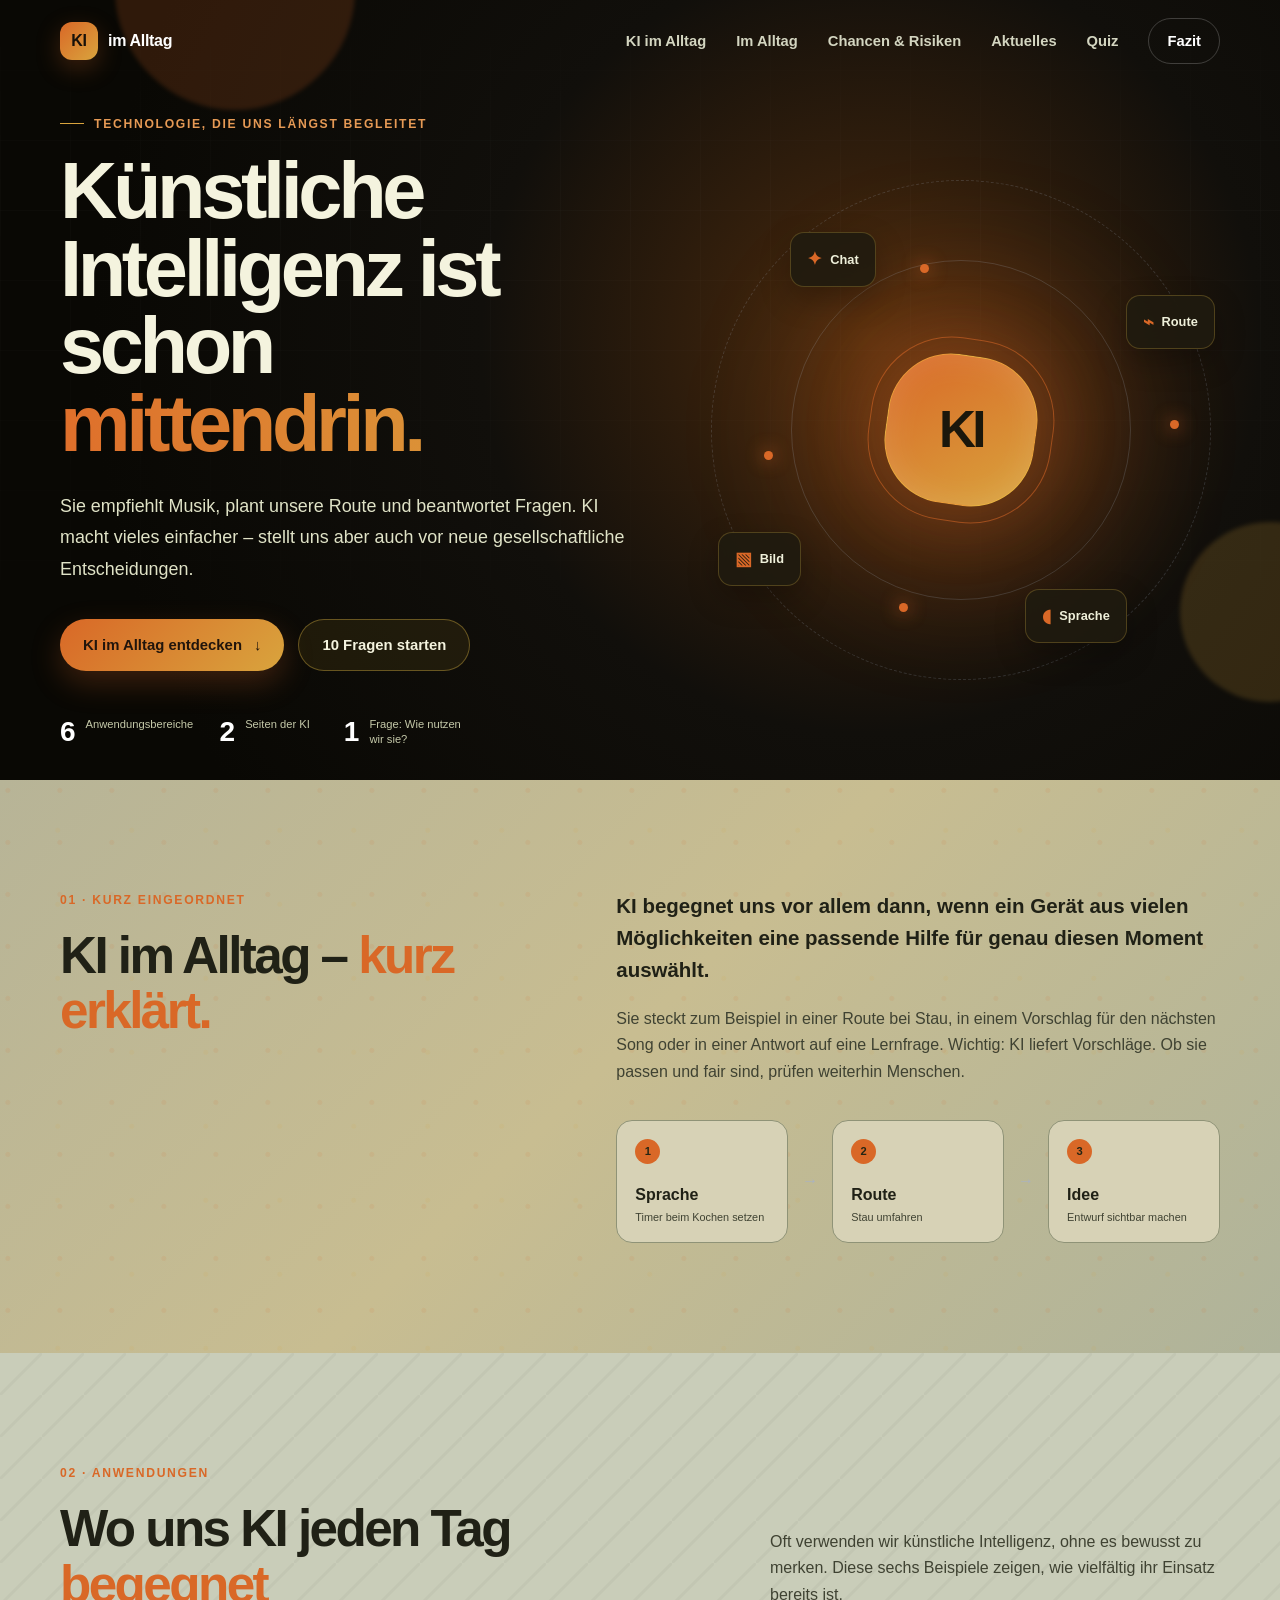
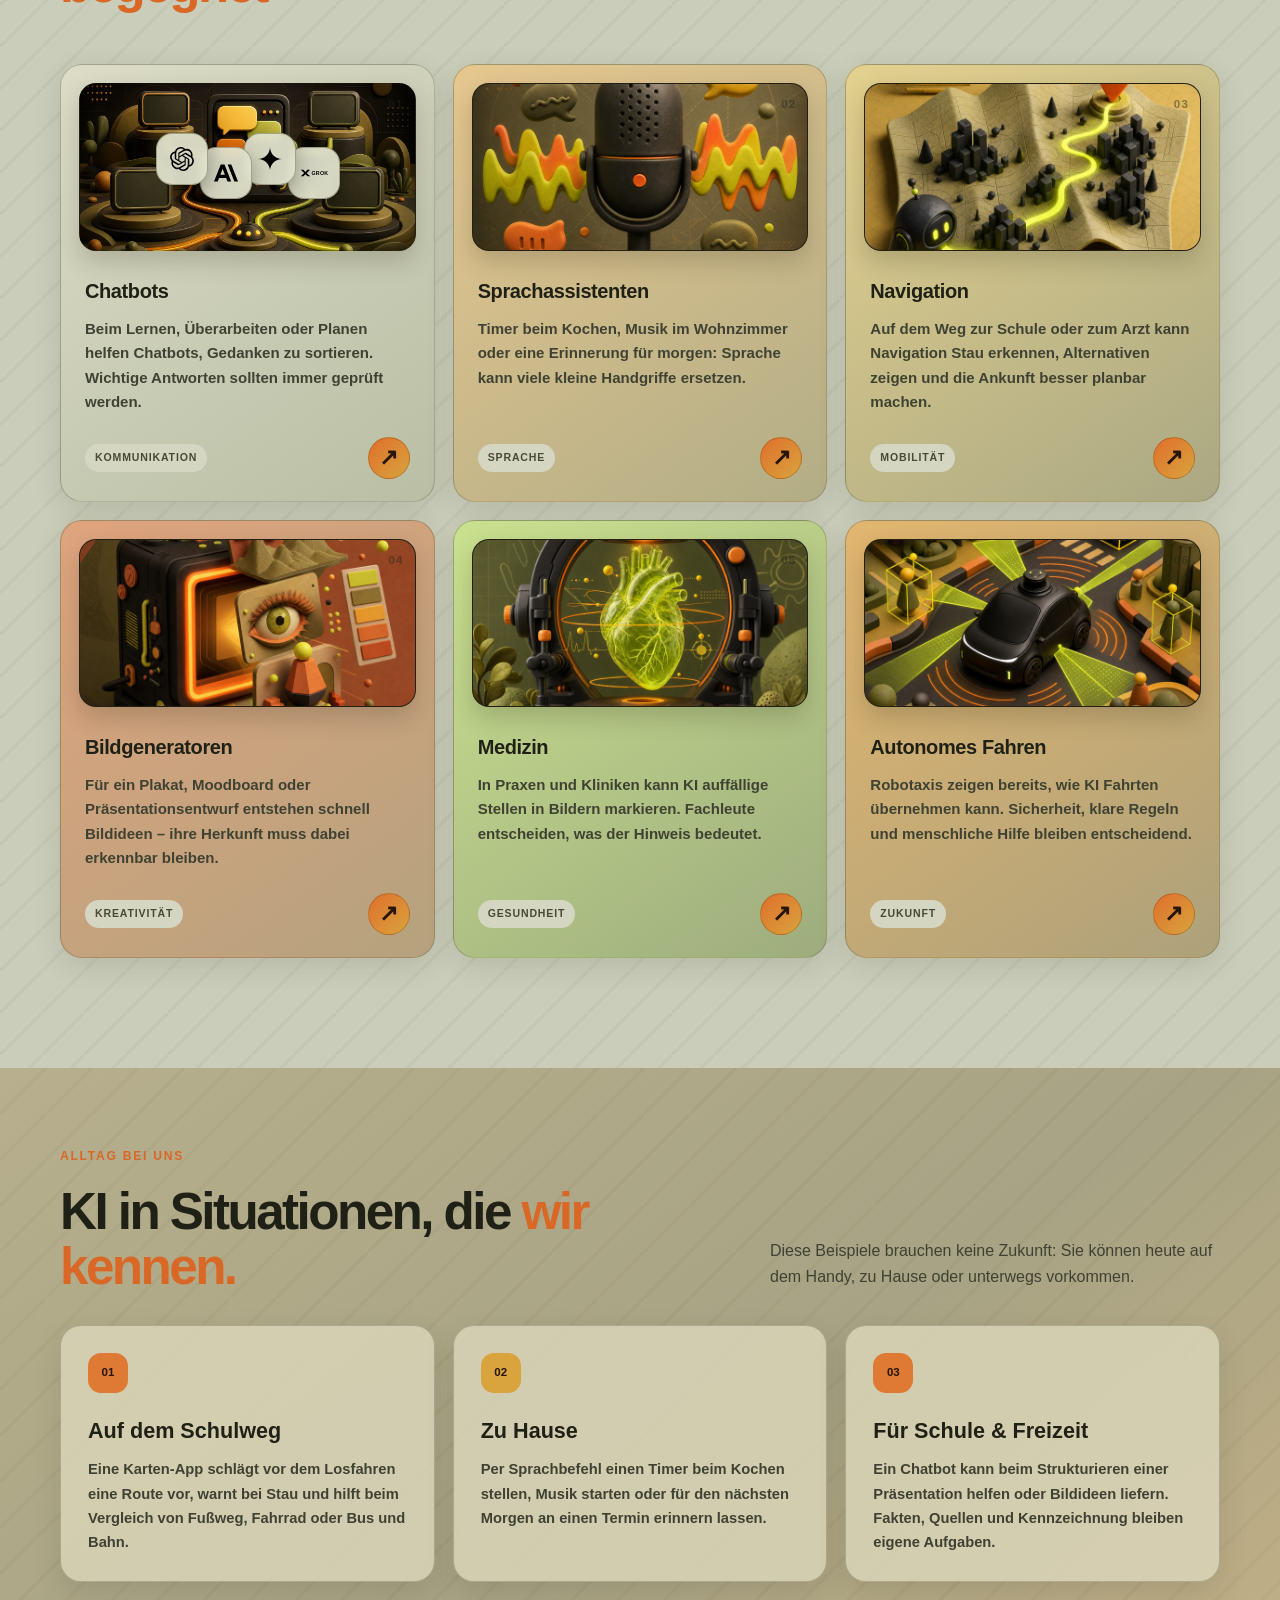
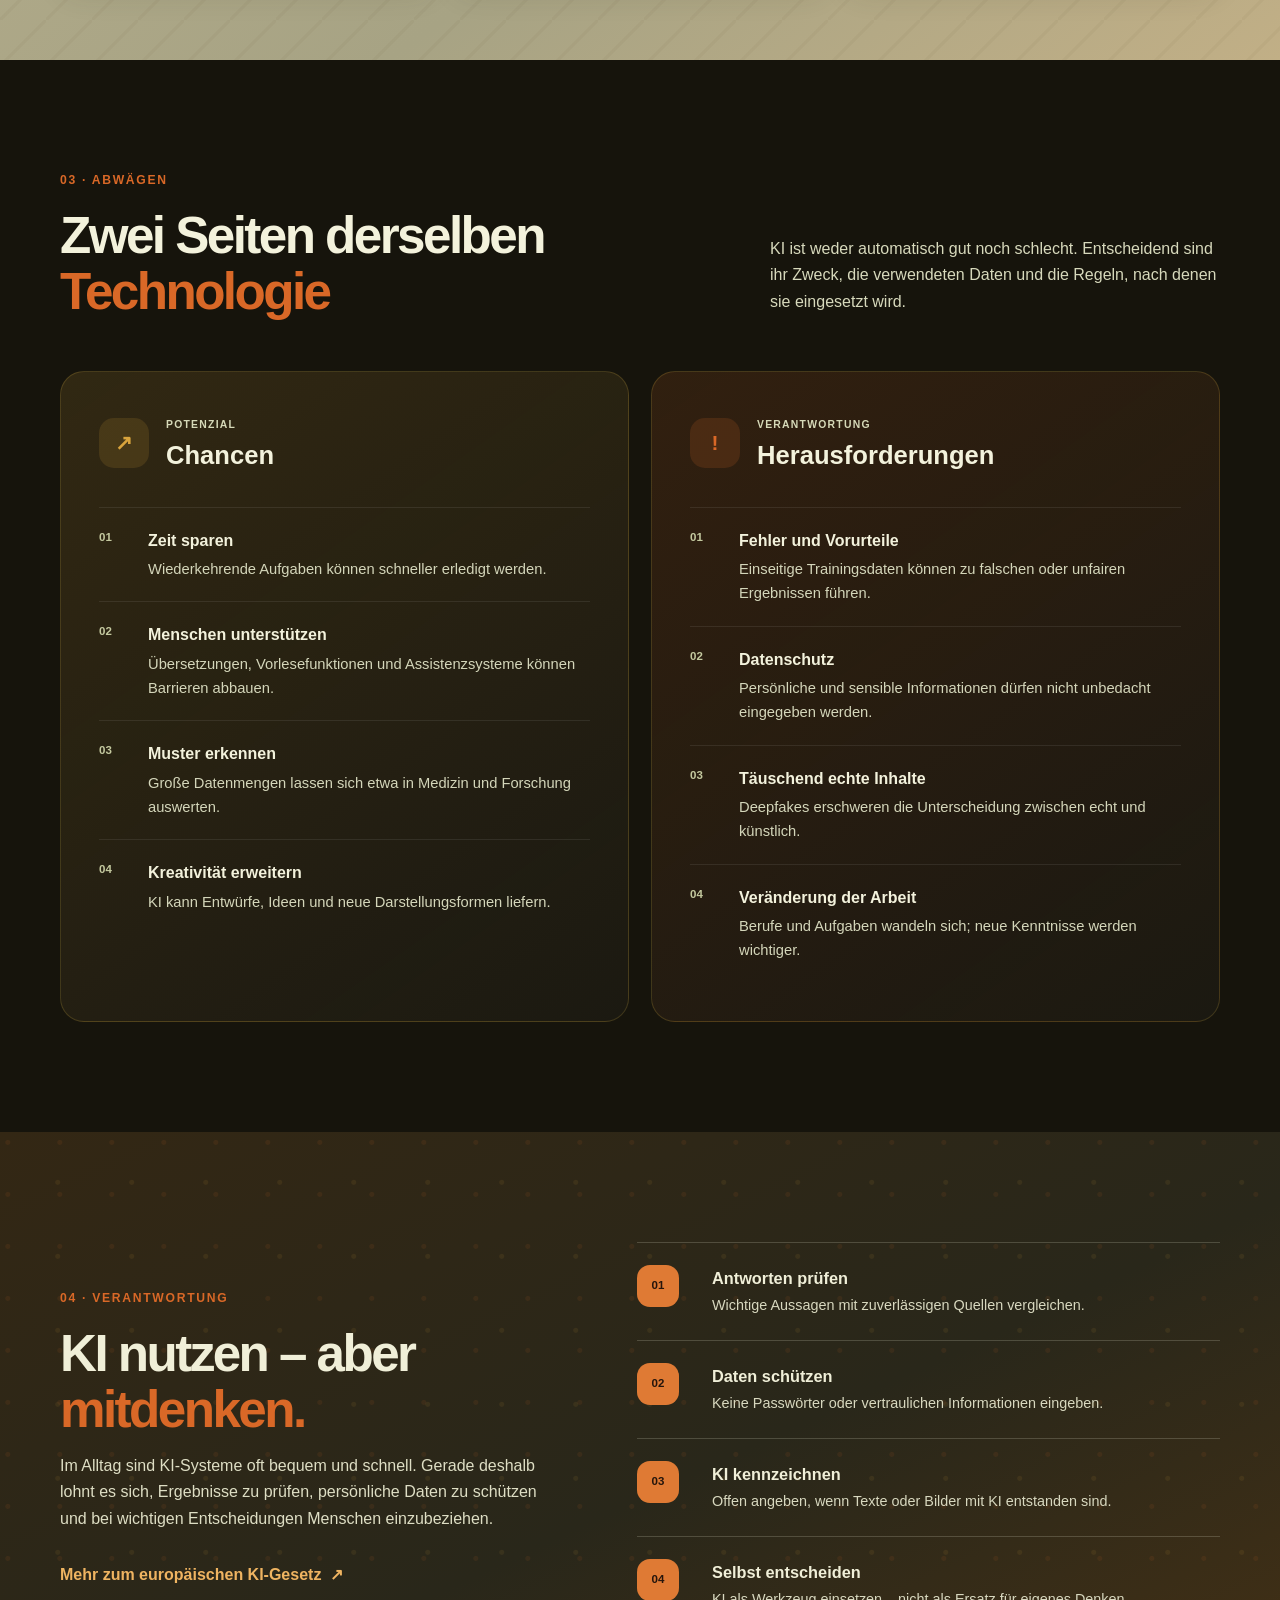
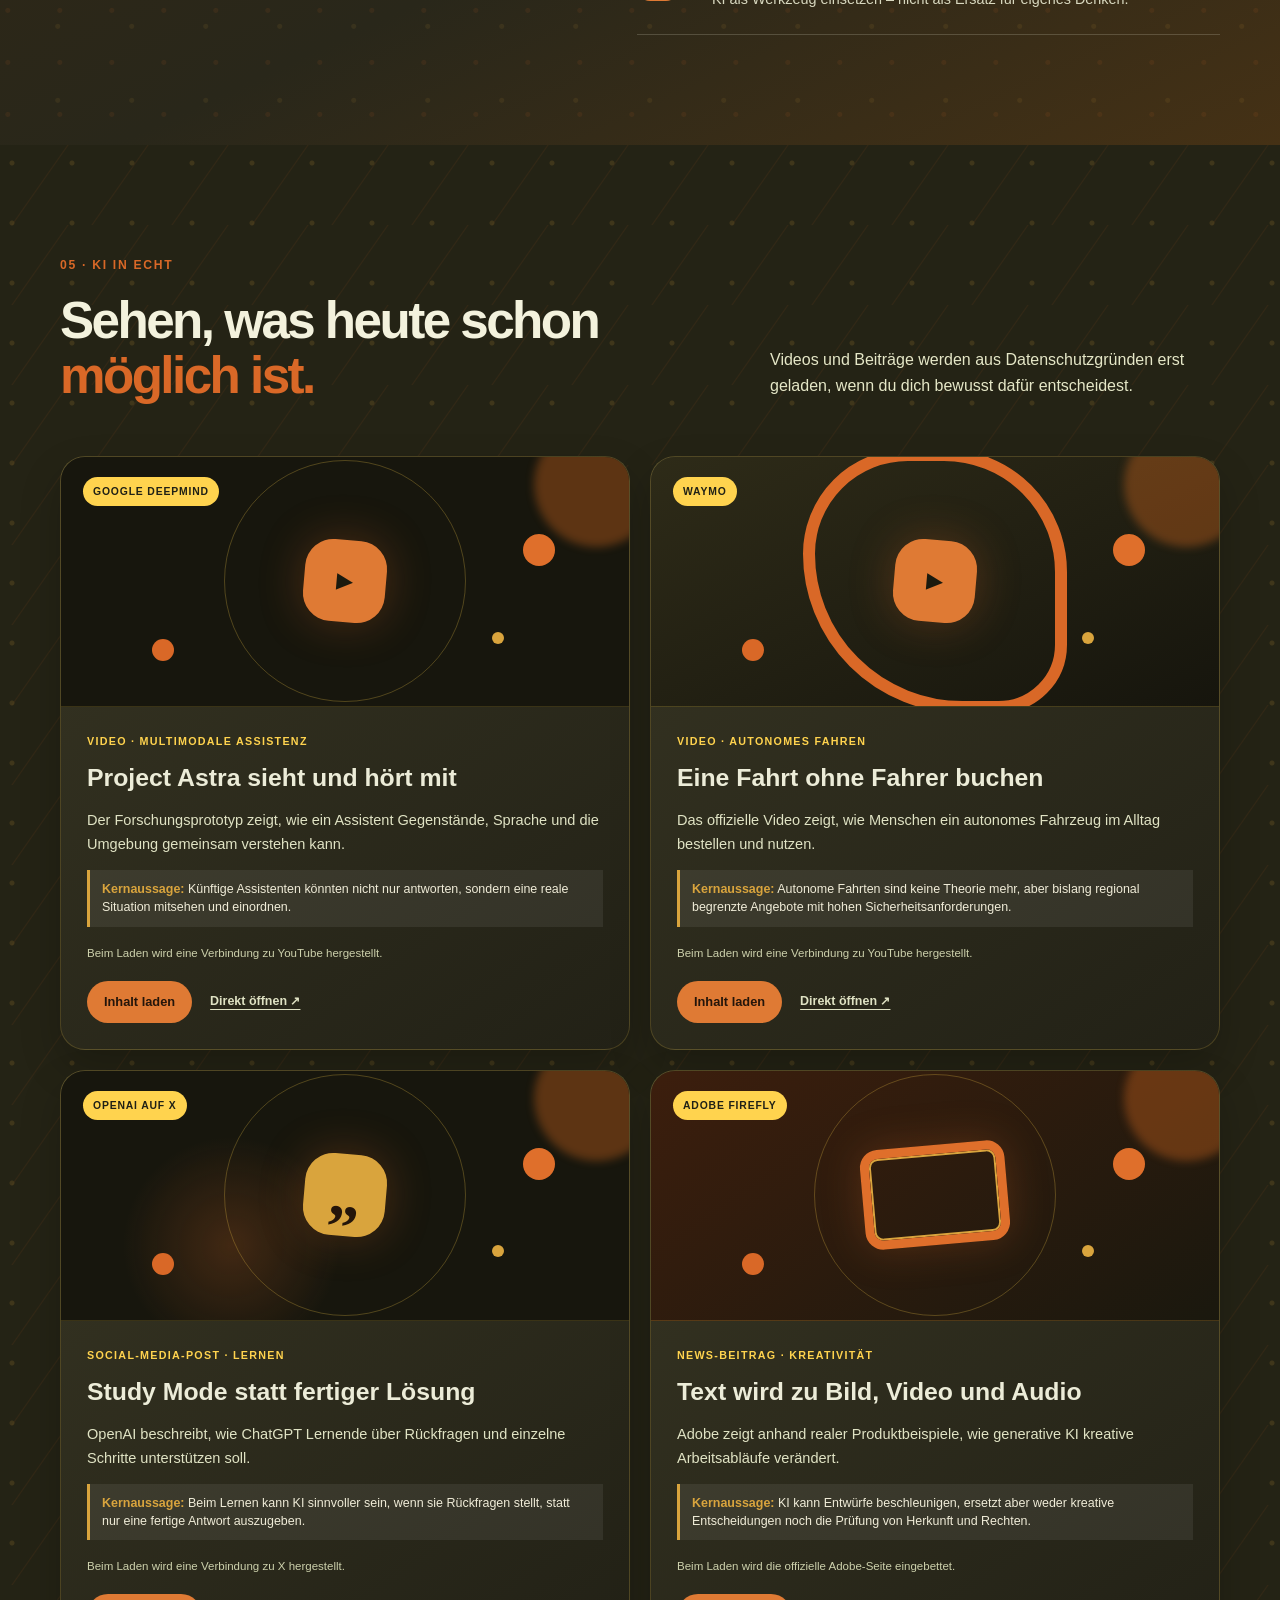
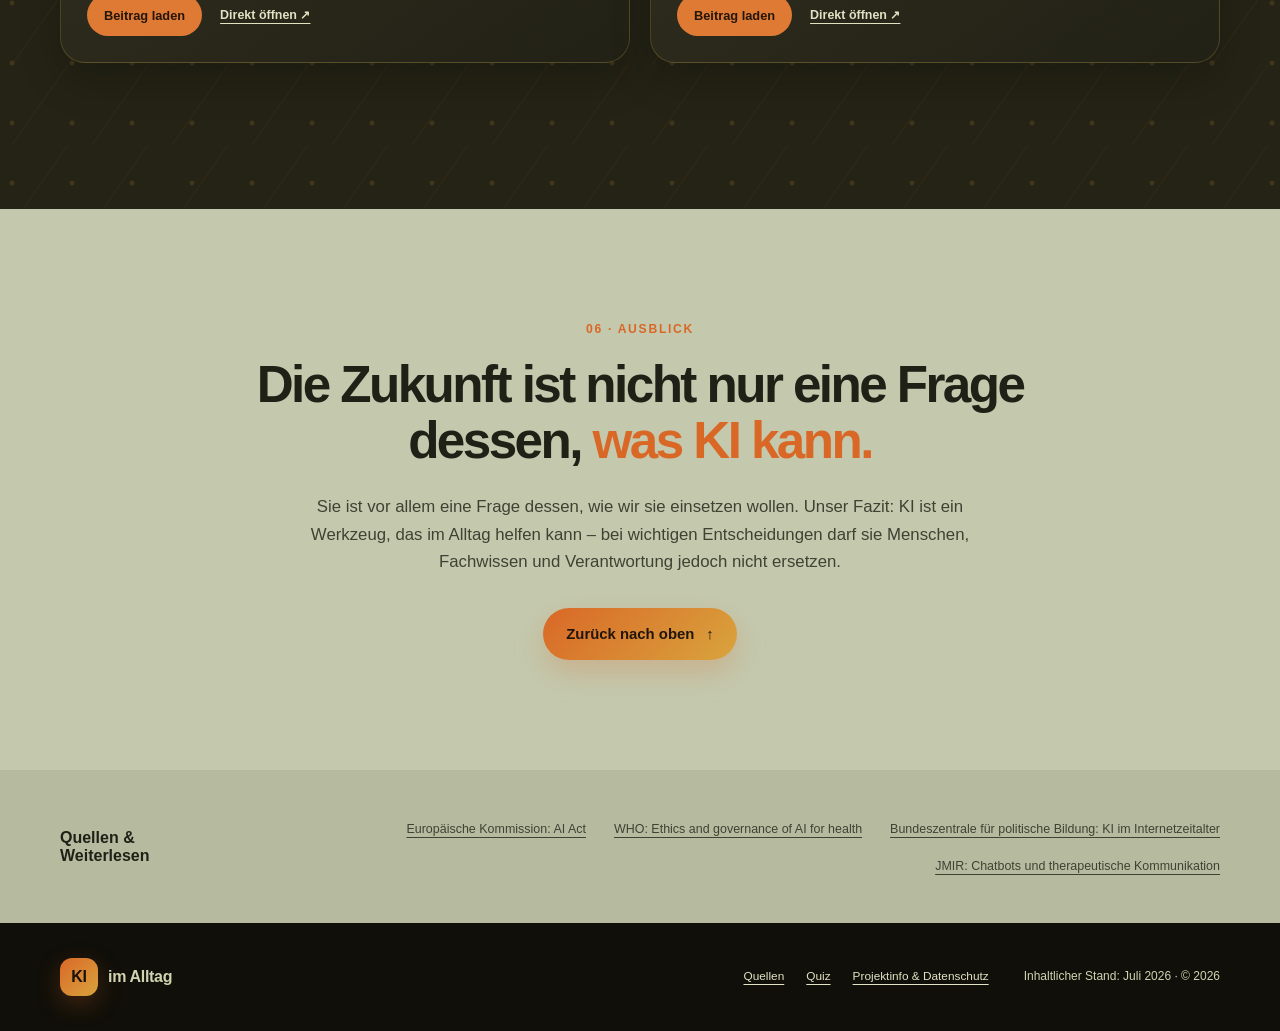
==== commit 4d64b253: "Erster Stand der Website" ====
--- a/index.html
+++ b/index.html
@@ -153,6 +153,17 @@
       </div>
     </section>
 
+    <section class="local-context" aria-labelledby="deutschland-alltag">
+      <div class="container">
+        <div class="section-heading reveal"><div><p class="section-kicker">Alltag bei uns</p><h2>KI in Situationen, die <span>wir kennen.</span></h2></div><p>Diese Beispiele brauchen keine Zukunft: Sie können heute auf dem Handy, zu Hause oder unterwegs vorkommen.</p></div>
+        <div class="local-grid">
+          <article class="local-card reveal"><span>01</span><h3>Auf dem Schulweg</h3><p>Eine Karten-App schlägt vor dem Losfahren eine Route vor, warnt bei Stau und hilft beim Vergleich von Fußweg, Fahrrad oder Bus und Bahn.</p></article>
+          <article class="local-card reveal"><span>02</span><h3>Zu Hause</h3><p>Per Sprachbefehl einen Timer beim Kochen stellen, Musik starten oder für den nächsten Morgen an einen Termin erinnern lassen.</p></article>
+          <article class="local-card reveal"><span>03</span><h3>Für Schule & Freizeit</h3><p>Ein Chatbot kann beim Strukturieren einer Präsentation helfen oder Bildideen liefern. Fakten, Quellen und Kennzeichnung bleiben eigene Aufgaben.</p></article>
+        </div>
+      </div>
+    </section>
+
     <section class="section balance" id="chancen">
       <div class="container">
         <div class="section-heading section-heading-light reveal">
@@ -236,7 +247,7 @@
       <div class="container future-inner reveal">
         <p class="section-kicker">06 · Ausblick</p>
         <h2>Die Zukunft ist nicht nur eine Frage dessen, <span>was KI kann.</span></h2>
-        <p>Sie ist vor allem eine Frage dessen, wie wir sie einsetzen wollen. KI kann Menschen unterstützen und neue Möglichkeiten schaffen. Dafür braucht es Wissen, klare Regeln und verantwortungsvolle Entscheidungen.</p>
+          <p>Sie ist vor allem eine Frage dessen, wie wir sie einsetzen wollen. Unser Fazit: KI ist ein Werkzeug, das im Alltag helfen kann – bei wichtigen Entscheidungen darf sie Menschen, Fachwissen und Verantwortung jedoch nicht ersetzen.</p>
         <a class="button button-primary" href="#start">Zurück nach oben <span aria-hidden="true">↑</span></a>
       </div>
     </section>
--- a/style.css
+++ b/style.css
@@ -135,6 +135,11 @@
 .tag { padding: 5px 10px; color: #484a36; background: #d4d6c1; border-radius: 999px; font-size: .66rem; font-weight: 750; text-transform: uppercase; letter-spacing: .08em; }
 .card-arrow { display: grid; place-items: center; width: 42px; height: 42px; color: #25150c; background: linear-gradient(135deg, #df6f2b, #d9a43d); border: 1px solid rgba(99,45,14,.28); border-radius: 50%; font-family: Arial, sans-serif; font-size: 1.45rem; font-weight: 900; line-height: 1; transition: transform .2s ease, box-shadow .2s ease; }.app-card:hover .card-arrow { transform: rotate(45deg); box-shadow: 0 8px 18px rgba(145,59,18,.28); }
 
+.local-context { position: relative; overflow: hidden; padding: 78px 0; background: linear-gradient(145deg, #b7af8d, #a7a384 58%, #c1af86); }
+.local-context::before { content: ""; position: absolute; inset: 0; opacity: .34; background-image: linear-gradient(135deg, transparent 47%, rgba(76,58,24,.13) 48%, rgba(76,58,24,.13) 52%, transparent 53%); background-size: 46px 46px; }
+.local-context .container { position: relative; z-index: 1; }.local-context .section-heading { margin-bottom: 30px; }
+.local-grid { display: grid; grid-template-columns: repeat(3, 1fr); gap: 18px; }.local-card { padding: 27px; border: 1px solid rgba(47,46,24,.23); border-radius: 21px; background: rgba(220,216,187,.8); box-shadow: 0 12px 30px rgba(43,42,21,.12); }.local-card > span { display: grid; place-items: center; width: 40px; height: 40px; margin-bottom: 20px; color: #25150c; background: #df7a34; border-radius: 13px; font-size: .72rem; font-weight: 900; }.local-card:nth-child(2) > span { background: #d9a43d; }.local-card h3 { margin: 0 0 9px; font-size: 1.35rem; }.local-card p { margin: 0; color: var(--muted); font-size: .92rem; font-weight: 600; }
+
 .balance { color: #f3f2dc; background: #16140c; }
 .section-heading-light > p { color: #d7d9bc; }
 .section-heading-light h2 span { color: var(--violet); }
@@ -199,7 +204,7 @@
 .media-provider { position: absolute; z-index: 2; left: 22px; top: 20px; padding: 6px 10px; color: #202116; background: #ffd34e; border-radius: 999px; font-size: .65rem; font-weight: 850; letter-spacing: .08em; text-transform: uppercase; }
 .media-play, .media-quote { position: absolute; z-index: 2; left: 50%; top: 50%; display: grid; place-items: center; width: 82px; height: 82px; color: #1b1a0e; background: #df7a34; border-radius: 28px; box-shadow: 0 0 45px rgba(217,104,39,.28); transform: translate(-50%,-50%) rotate(5deg); font-size: 1.35rem; }.media-quote { color: #24150a; background: #d9a43d; font: 900 4rem/1 Georgia,serif; }.media-frame { position: absolute; left: 50%; top: 50%; width: 145px; height: 100px; border: 9px solid #df6f2b; border-radius: 18px; transform: translate(-50%,-50%) rotate(-5deg); box-shadow: inset 0 0 0 2px #d9a43d, 0 0 40px rgba(217,104,39,.25); }
 .media-preview i { position: absolute; display: block; border-radius: 50%; background: #d96827; }.media-preview i:nth-of-type(1){width:22px;height:22px;left:16%;bottom:18%;}.media-preview i:nth-of-type(2){width:12px;height:12px;right:22%;bottom:25%;background:#d9a43d;}.media-preview i:nth-of-type(3){width:32px;height:32px;right:13%;top:31%;background:#df6f2b;}.media-waymo .media-preview { background: linear-gradient(155deg,#2e2b18,#16150d); }.media-waymo .media-preview::before { border-radius: 46% 54% 30% 70%; border-width: 12px; border-color: #d96827; }.media-openai .media-preview { background: radial-gradient(circle at 30% 70%,rgba(217,104,39,.22),transparent 25%),#17160d; }.media-firefly .media-preview { background: linear-gradient(145deg,#3c1e0d,#1a180e); }
-.media-copy { padding: 26px; }.media-copy h3 { margin: 8px 0 9px; font-size: 1.55rem; }.media-copy > p:not(.signal-type):not(.privacy-note) { margin: 0; color: #e0e3c4; font-size: .91rem; }.media-copy .signal-type { margin: 0; }.privacy-note { margin: 17px 0 0; color: #cdd1ac; font-size: .72rem; }
+.media-copy { padding: 26px; }.media-copy h3 { margin: 8px 0 9px; font-size: 1.55rem; }.media-copy > p:not(.signal-type):not(.privacy-note):not(.media-takeaway) { margin: 0; color: #e0e3c4; font-size: .91rem; }.media-copy .signal-type { margin: 0; }.privacy-note { margin: 17px 0 0; color: #cdd1ac; font-size: .72rem; }.media-takeaway { margin: 14px 0 0; padding: 10px 12px; color: #f0ecd8; border-left: 3px solid #d9a43d; background: rgba(255,255,255,.07); font-size: .78rem; line-height: 1.45; }.media-takeaway strong { color: #d9a43d; }
 .media-actions { display: flex; flex-wrap: wrap; align-items: center; gap: 12px 18px; margin-top: 18px; }.load-embed { min-height: 42px; padding: 0 17px; color: #24150a; background: #df7a34; border: 0; border-radius: 999px; font: inherit; font-size: .8rem; font-weight: 850; cursor: pointer; }.load-embed:hover:not(:disabled) { background: #d9a43d; }.load-embed:disabled { opacity: .55; cursor: progress; }.media-actions a { color: #dfe2c3; font-size: .78rem; font-weight: 750; text-underline-offset: 4px; }.media-actions a:hover { color: #efb461; }
 .embed-shell { min-height: 250px; display: grid; place-items: center; overflow: hidden; color: #e9ead0; background: #111008; border-bottom: 1px solid rgba(255,211,78,.15); }.embed-shell iframe { width: 100%; min-height: 315px; border: 0; }.embed-x { padding: 18px; }.embed-x .twitter-tweet { width: 100% !important; margin: auto !important; }.article-frame { height: 390px; }.embed-error { max-width: 380px; padding: 24px; color: #ffd7af; text-align: center; }.media-status { min-height: 24px; margin-top: 12px; color: #dfe2c3; font-size: .78rem; }
 .footer-links { display: flex; flex-wrap: wrap; justify-content: center; gap: 10px 22px; }.footer-links a { color: #e1e3c4; font-size: .74rem; text-underline-offset: 4px; }.footer-links a:hover { color: var(--violet); }
@@ -254,7 +259,7 @@
   .hero-facts { gap: 16px; }.hero-facts li { display: block; text-align: center; }.hero-facts strong, .hero-facts span { display: block; }.hero-facts span { margin-top: 5px; }
   .hero-visual { min-height: 400px; transform: scale(.85); margin-block: -35px; }
   .section-heading { display: block; }.section-heading > p { margin-top: 22px; }
-  .card-grid, .balance-grid, .signal-grid { grid-template-columns: 1fr; }.signal-card:last-child { grid-column: auto; }
+  .card-grid, .balance-grid, .signal-grid, .local-grid { grid-template-columns: 1fr; }.signal-card:last-child { grid-column: auto; }
   .quiz-page-section { padding-bottom: 60px; }.quiz-card-large { padding: 28px 20px; }.quiz-page-grid { gap: 20px; }
   .app-card { min-height: 438px; }
   .process { grid-template-columns: 1fr; }.process i { transform: rotate(90deg); text-align: center; }
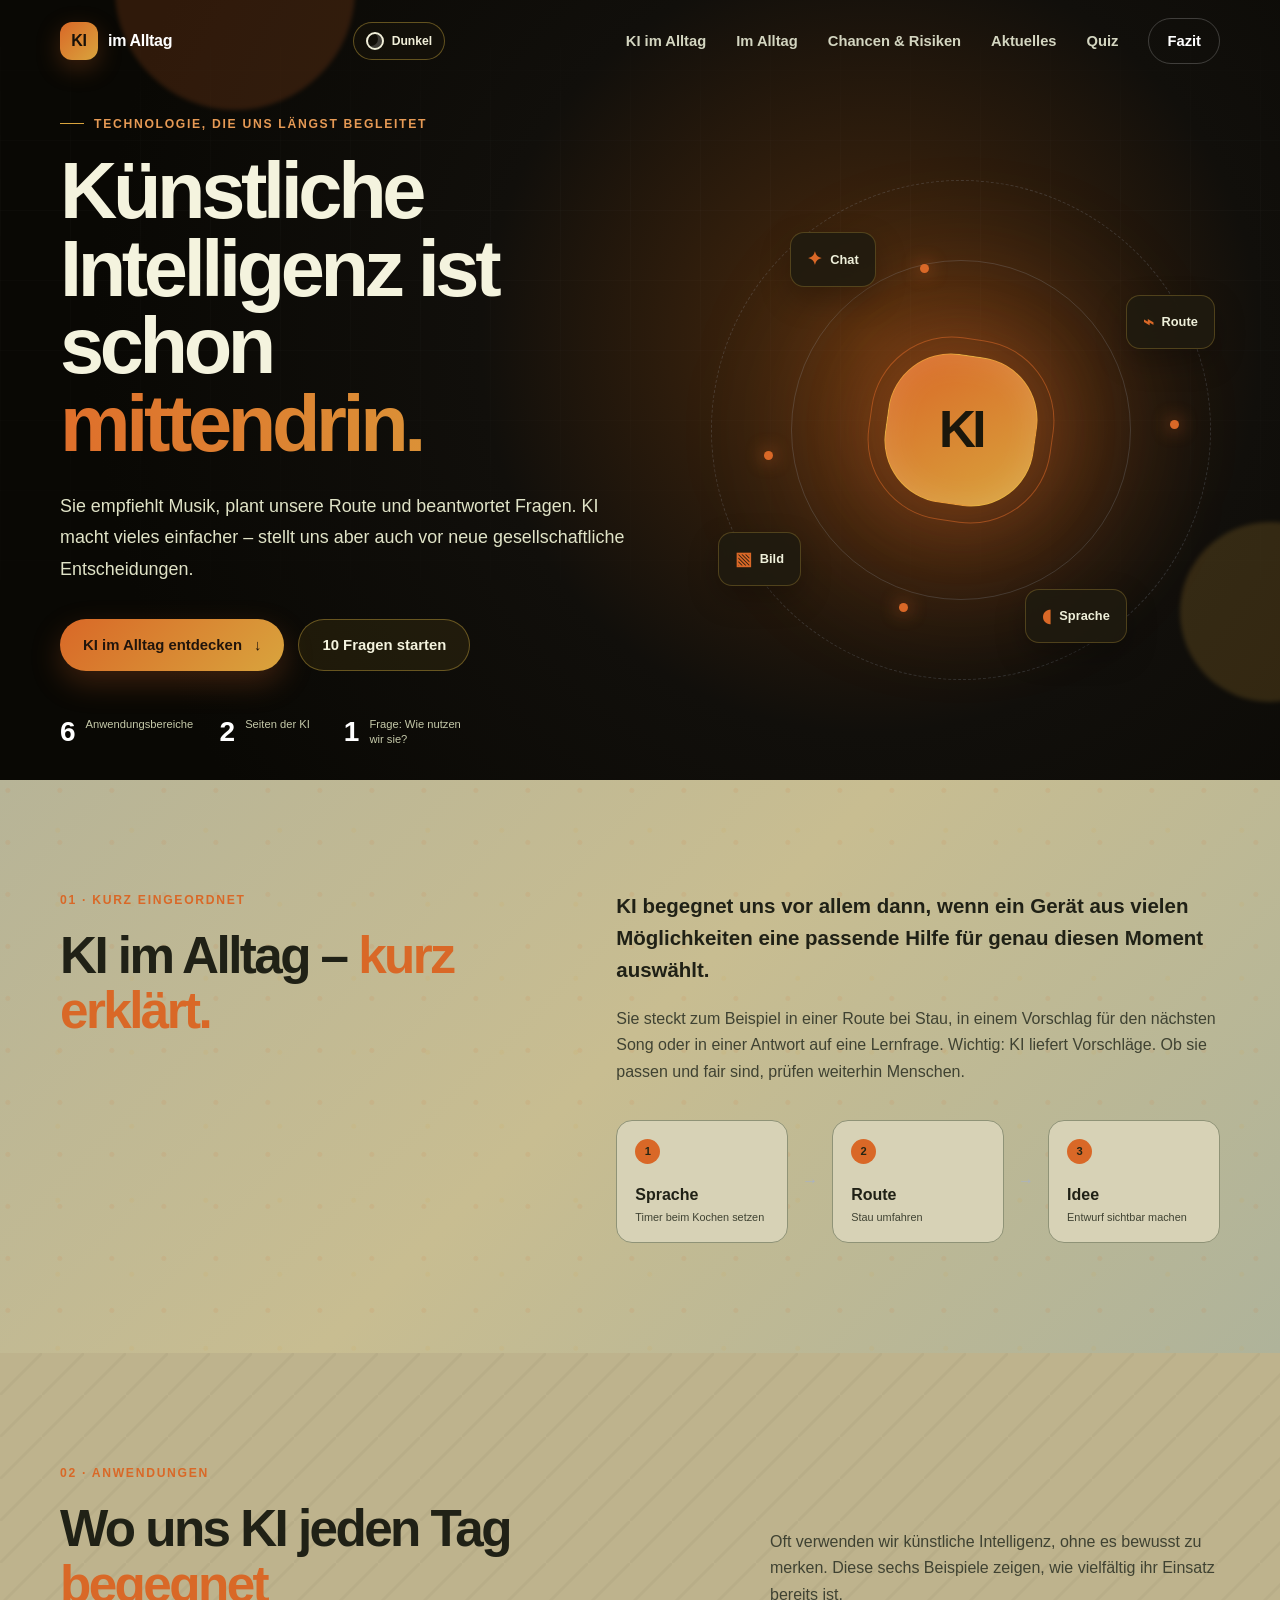
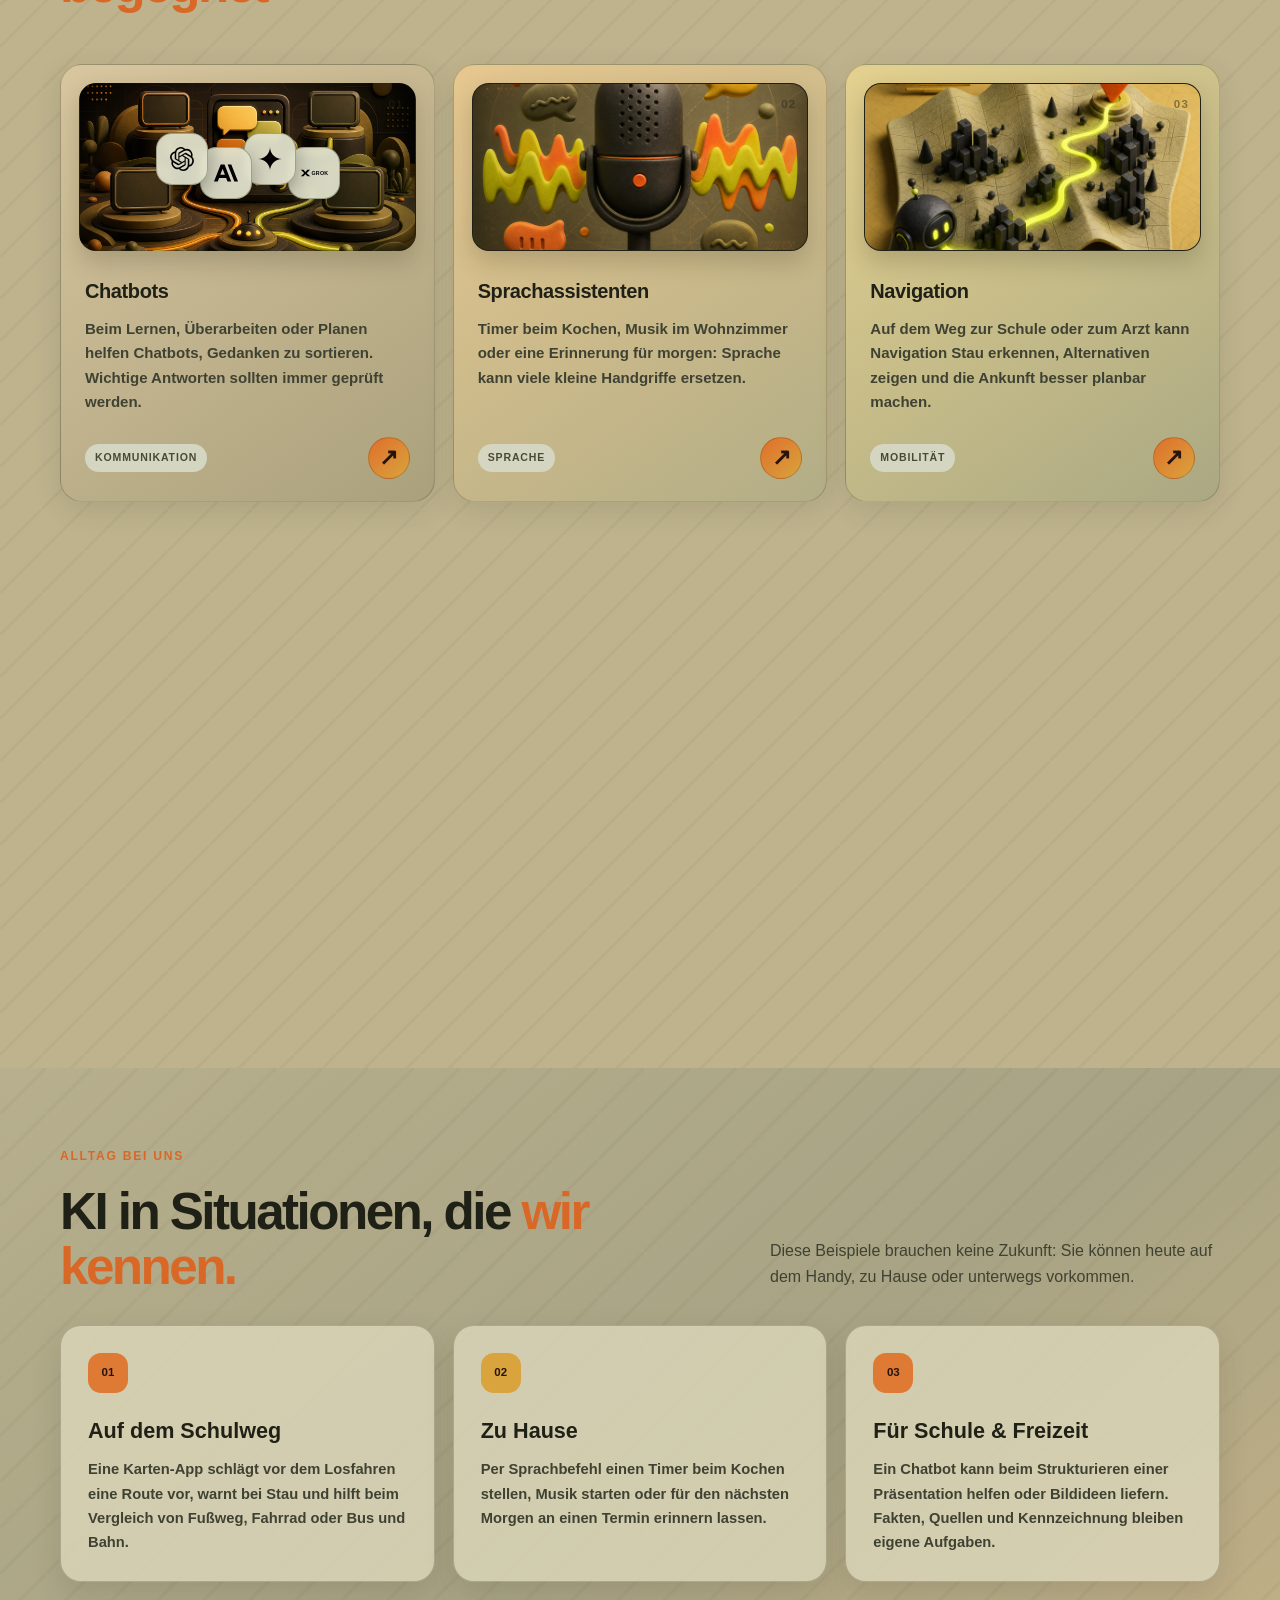
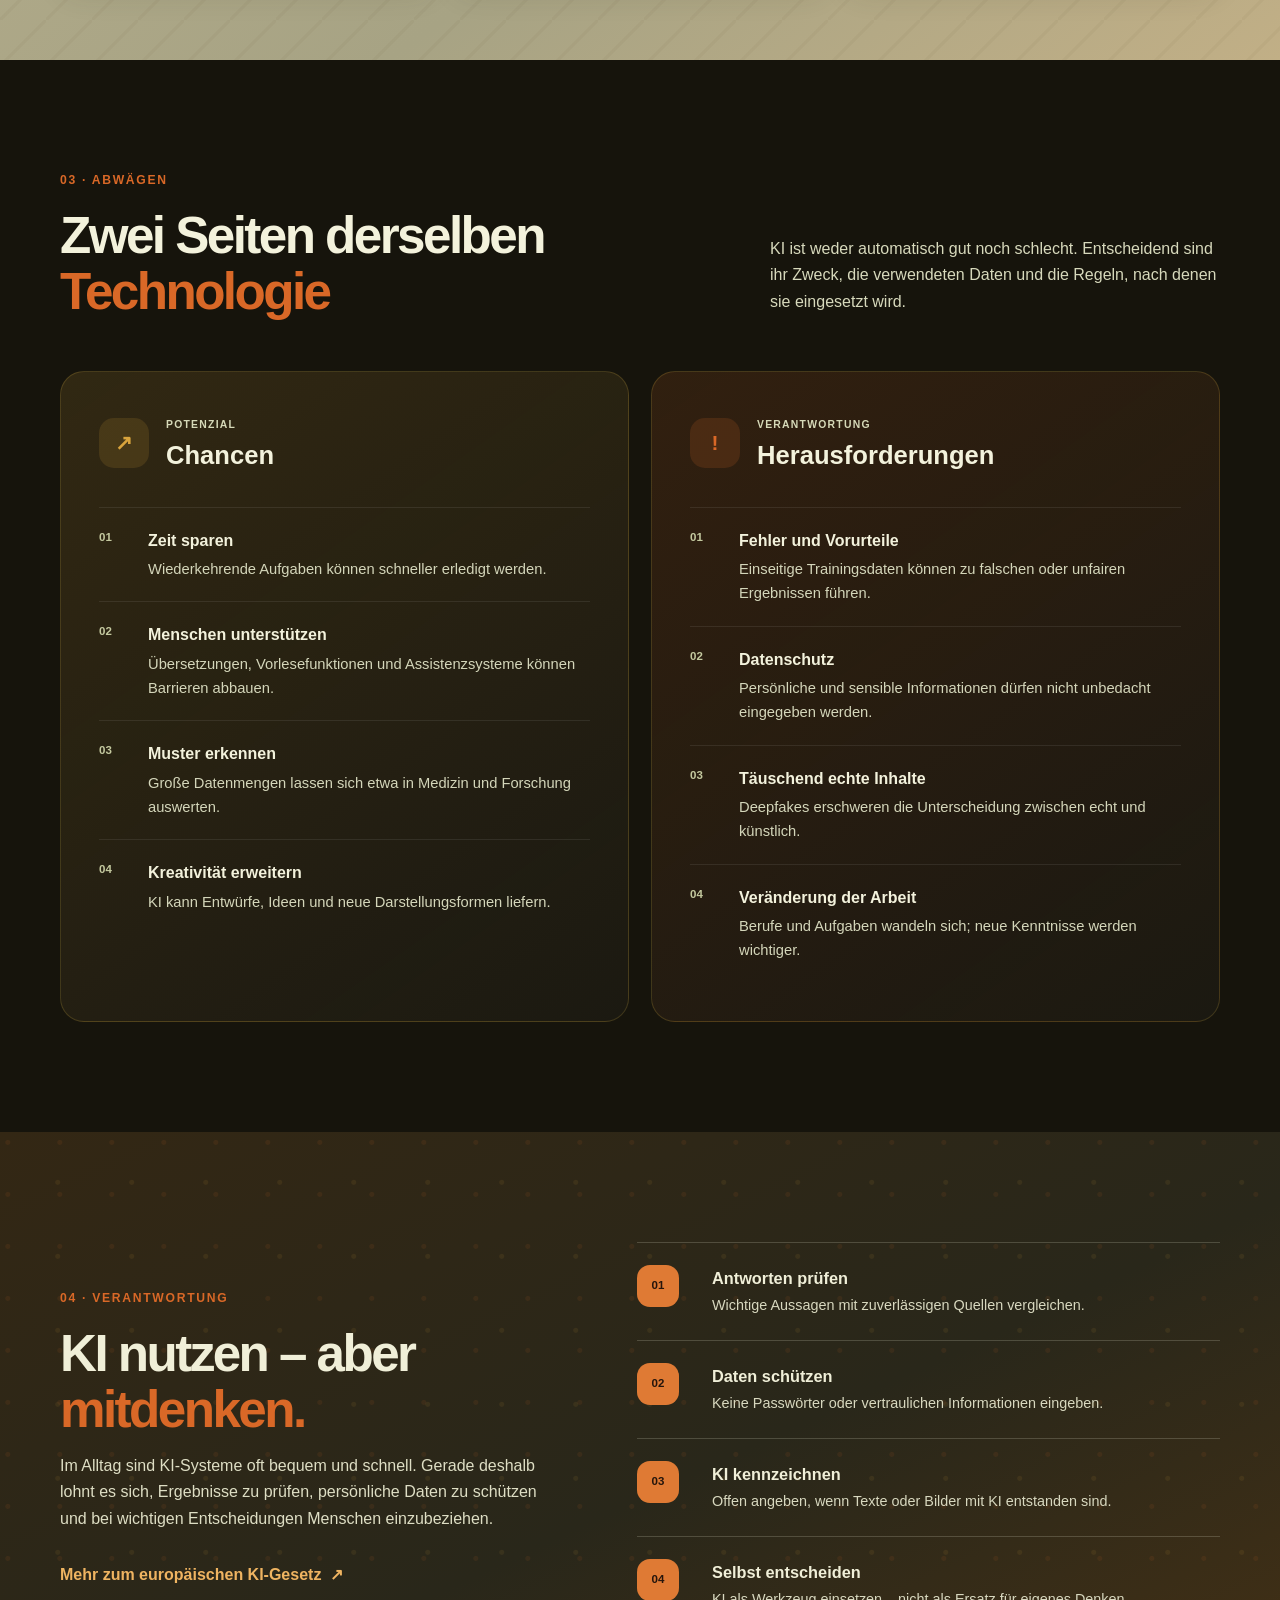
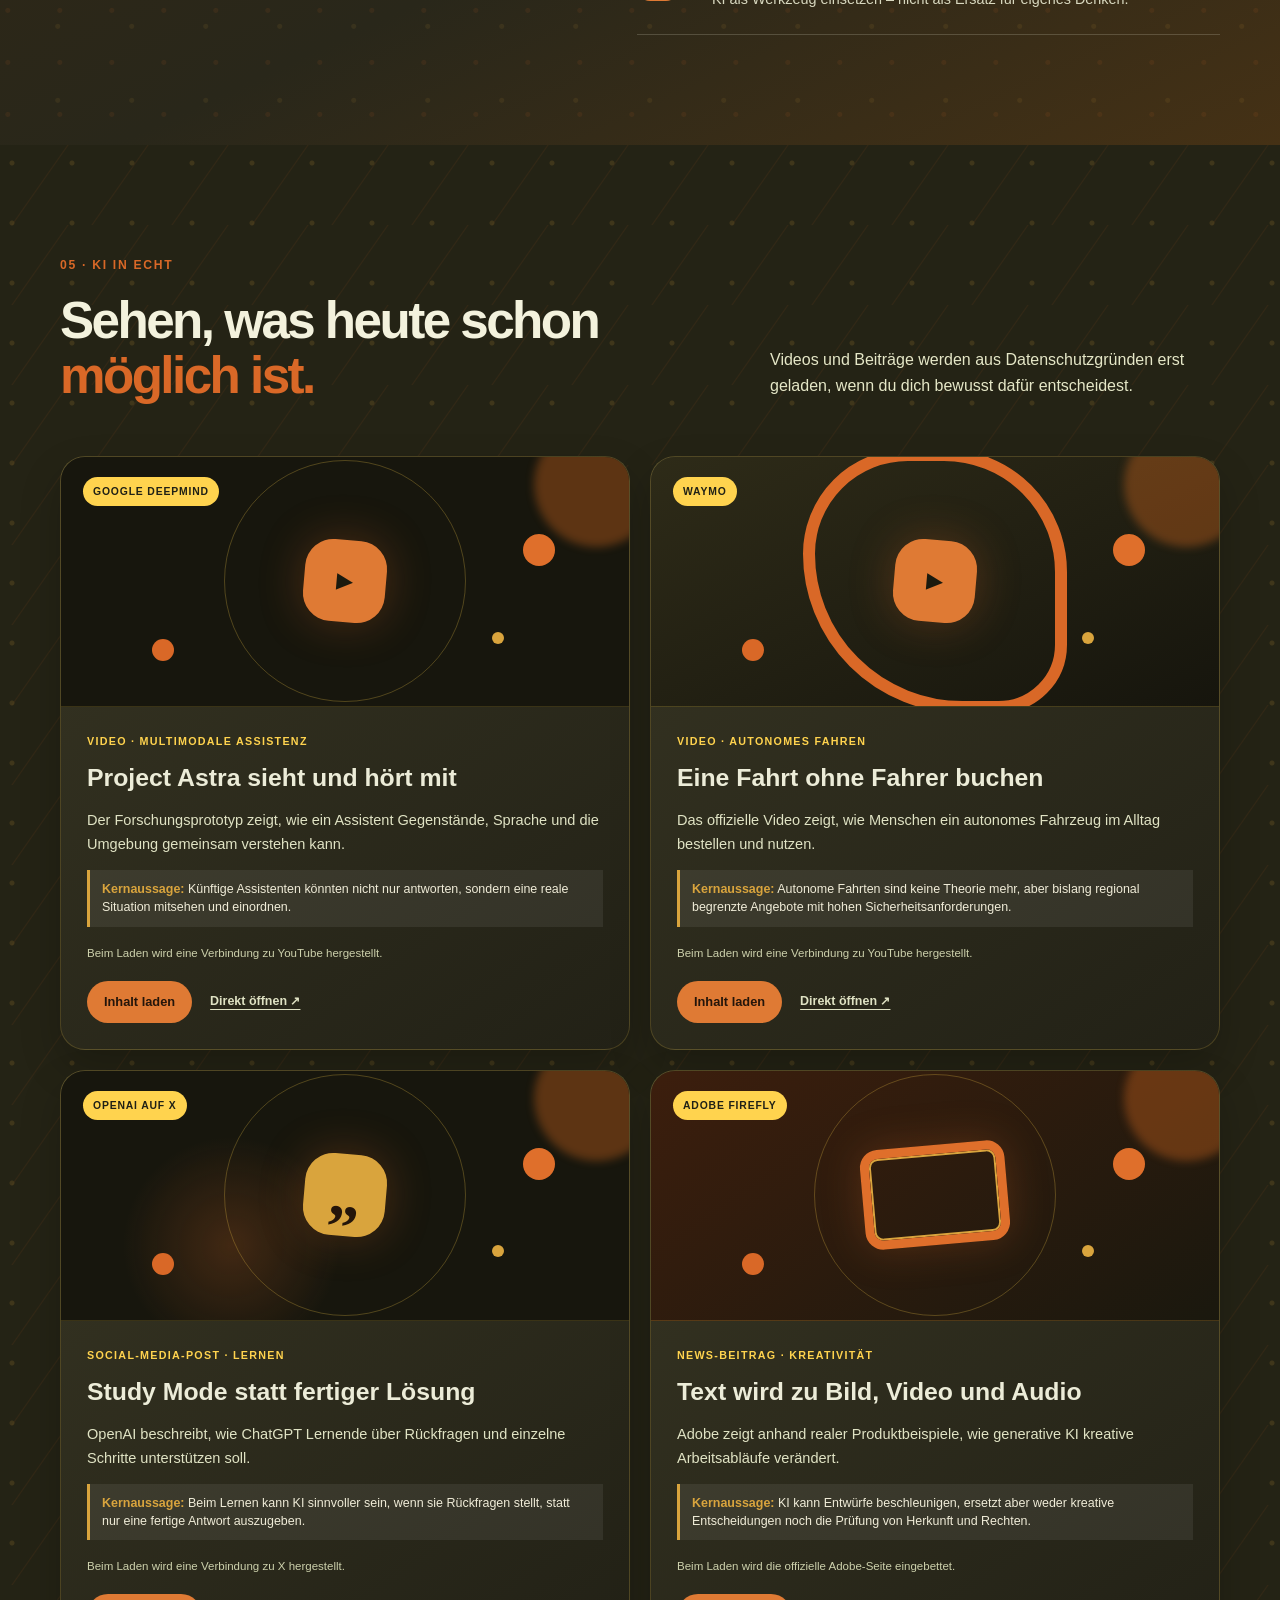
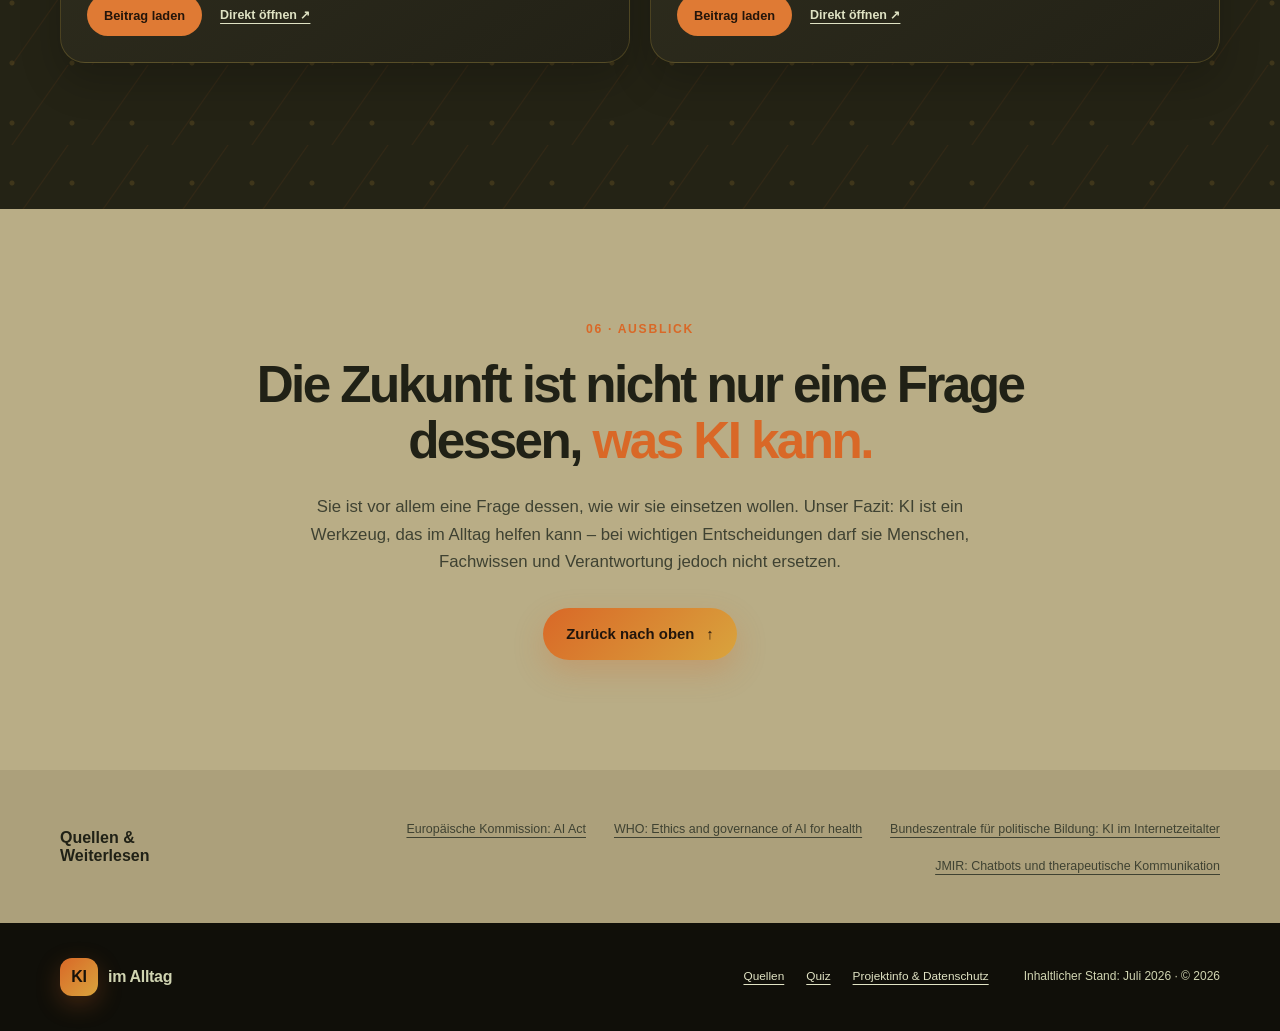
==== commit 2ffd1fa0: "Website aktualisiert" ====
--- a/index.html
+++ b/index.html
@@ -6,6 +6,7 @@
   <meta name="description" content="Künstliche Intelligenz im Alltag: Anwendungen, Chancen, Risiken und ein Blick in die Zukunft.">
   <title>KI im Alltag | Chancen & Herausforderungen</title>
   <link rel="stylesheet" href="style.css">
+  <script src="theme.js" defer></script>
   <script src="script.js" defer></script>
   <script src="embed.js" defer></script>
 </head>
@@ -23,6 +24,7 @@
         <span class="sr-only">Menü öffnen</span>
         <span></span><span></span><span></span>
       </button>
+      <button class="theme-toggle" type="button" data-theme-toggle aria-pressed="false" aria-label="Dunkles Design aktivieren"><span class="theme-toggle-label">Dunkel</span></button>
       <div class="nav-links" id="nav-links">
         <a href="#grundlagen">KI im Alltag</a>
         <a href="#alltag">Im Alltag</a>
--- a/style.css
+++ b/style.css
@@ -46,6 +46,7 @@
 .nav-links .nav-cta { color: white; padding: 10px 18px; border: 1px solid rgba(255,255,255,.2); border-radius: 999px; }
 .nav-toggle { display: none; padding: 8px; background: transparent; border: 0; }
 .nav-toggle span:not(.sr-only) { display: block; width: 24px; height: 2px; margin: 5px; background: white; transition: .25s ease; }
+.theme-toggle { display: inline-flex; align-items: center; gap: 8px; min-height: 38px; padding: 0 12px; color: #f1efd9; background: rgba(27,22,12,.48); border: 1px solid rgba(255,211,78,.34); border-radius: 999px; font: inherit; font-size: .76rem; font-weight: 800; cursor: pointer; }.theme-toggle::before { content: ""; width: 14px; height: 14px; border: 2px solid currentColor; border-radius: 50%; box-shadow: inset -4px -2px 0 rgba(255,255,255,.18); }.theme-toggle:hover { color: #fff; border-color: #d9a43d; }.theme-toggle:focus-visible { outline: 3px solid #d9a43d; outline-offset: 4px; }
 
 .hero { position: relative; min-height: 780px; display: grid; align-items: center; overflow: hidden; color: #f4f3de; background: radial-gradient(circle at 68% 44%, #4b2a0d 0, var(--bg) 40%, #090804 80%); }
 .hero::before { content: ""; position: absolute; inset: 0; opacity: .14; background-image: linear-gradient(rgba(255,255,255,.12) 1px, transparent 1px), linear-gradient(90deg, rgba(255,255,255,.12) 1px, transparent 1px); background-size: 70px 70px; mask-image: linear-gradient(to bottom, transparent, black 25%, transparent 90%); }
@@ -103,7 +104,7 @@
 .process small { margin-top: 2px; color: var(--muted); font-size: .68rem; line-height: 1.3; }
 .process i { color: #a9b2c1; font-style: normal; }
 
-.applications { position: relative; overflow: hidden; background: #c9cdb9; }
+.applications { position: relative; overflow: hidden; background: #beb38d; }
 .applications::before { content: ""; position: absolute; inset: 0; opacity: .35; background-image: linear-gradient(135deg, transparent 47%, rgba(31,29,16,.11) 48%, rgba(31,29,16,.11) 52%, transparent 53%); background-size: 42px 42px; animation: patternDrift 22s linear infinite; }
 .applications .container { position: relative; z-index: 1; }
 .section-heading { display: flex; align-items: end; justify-content: space-between; gap: 60px; margin-bottom: 52px; }
@@ -111,11 +112,11 @@
 .card-grid { display: grid; grid-template-columns: repeat(3, 1fr); gap: 18px; }
 .app-card { position: relative; min-height: 438px; padding: 24px 24px 30px; overflow: hidden; color: inherit; text-decoration: none; background: linear-gradient(145deg, #dedfca, #bfc3a9); border: 1px solid rgba(47,46,24,.24); border-radius: 22px; box-shadow: 0 8px 28px rgba(50, 47, 23, .12); transition: transform .32s cubic-bezier(.2,.8,.2,1), box-shadow .32s ease, border-color .32s ease; }
 .app-card:hover { transform: translateY(-9px); box-shadow: 0 22px 46px rgba(35,32,15,.24); border-color: rgba(255,123,36,.7); }
-.app-chat { background: linear-gradient(145deg, #dcdcc7, #b9bea4); }
+.app-chat { background: linear-gradient(145deg, #d8c69f, #aaa17c); }
 .app-voice { background: linear-gradient(145deg, #e6c78f, #b2ad86); }
 .app-navigation { background: linear-gradient(145deg, #e4d18f, #aaa883); }
 .app-image { background: linear-gradient(145deg, #dfa47e, #b5a27e); }
-.app-medicine { background: linear-gradient(145deg, #cae18f, #9eac7e); }
+.app-medicine { background: linear-gradient(145deg, #d8b57d, #a99670); }
 .app-drive { background: linear-gradient(145deg, #e2b66f, #ada17b); }
 .application-visual { height: 168px; margin: -6px -6px 24px; overflow: hidden; border: 1px solid rgba(27,26,14,.28); border-radius: 17px; background: #272419; box-shadow: 0 11px 24px rgba(38,34,15,.2); transition: transform .35s cubic-bezier(.2,.8,.2,1), box-shadow .35s ease; }
 .application-visual img { display: block; width: 100%; height: 100%; object-fit: cover; transition: transform .55s cubic-bezier(.2,.8,.2,1); }
@@ -123,11 +124,13 @@
 .app-card:hover .application-visual img { transform: scale(1.055); }
 .brand-cluster { position: relative; width: auto; height: 168px; margin: -6px -6px 24px; overflow: hidden; isolation: isolate; border: 1px solid rgba(27,26,14,.28); border-radius: 17px; background: #272419 url("assets/heroes/chatbots-hero.png") center 46% / cover no-repeat; box-shadow: 0 11px 24px rgba(38,34,15,.2); transition: transform .35s cubic-bezier(.2,.8,.2,1), box-shadow .35s ease; }
 .brand-cluster::before { content: ""; position: absolute; inset: 0; z-index: -1; background: linear-gradient(90deg, rgba(18,17,10,.14), rgba(18,17,10,.02) 50%, rgba(18,17,10,.14)); }
+.app-chat .brand-cluster::after { content: ""; position: absolute; inset: 0; z-index: 0; pointer-events: none; background: linear-gradient(125deg, rgba(172,79,23,.24), rgba(217,164,61,.12)); mix-blend-mode: color; }
 .brand-logo { position: absolute; display: grid; place-items: center; width: 52px; height: 52px; padding: 13px; background: rgba(225,226,205,.94); border: 1px solid rgba(151,155,128,.9); border-radius: 16px; box-shadow: 0 8px 20px rgba(12,12,7,.34); backdrop-filter: blur(3px); transition: transform .25s ease; }
 .brand-logo img { display: block; width: 100%; height: 100%; object-fit: contain; }
 .brand-openai { left: calc(50% - 91px); top: 49px; z-index: 4; color: #111; }.brand-claude { left: calc(50% - 47px); top: 63px; z-index: 3; color: #d97757; }.brand-gemini { left: calc(50% - 3px); top: 49px; z-index: 2; color: #d68d1c; }.brand-grok { left: calc(50% + 41px); top: 63px; z-index: 1; padding: 10px; color: #111; }
 .app-card:hover .brand-cluster { transform: translateY(-5px) rotate(.5deg); box-shadow: 0 18px 30px rgba(35,31,13,.25); }
 .app-card:hover .brand-logo:nth-child(odd) { transform: translateY(-4px) rotate(-3deg); }.app-card:hover .brand-logo:nth-child(even) { transform: translateY(-1px) rotate(3deg); }
+.app-medicine .application-visual { position: relative; background: #49351b; }.app-medicine .application-visual::after { content: ""; position: absolute; inset: 0; z-index: 1; pointer-events: none; background: linear-gradient(135deg, rgba(181,83,28,.3), rgba(217,164,61,.12)); mix-blend-mode: color; }
 .card-number { position: absolute; top: 30px; right: 30px; z-index: 2; color: #25251a; font-size: .72rem; font-weight: 800; letter-spacing: .1em; opacity: .48; }
 .app-card h3 { margin: 0 0 9px; font-size: 1.25rem; letter-spacing: -.02em; }
 .app-card p { margin: 0; color: var(--muted); font-size: .94rem; font-weight: 600; line-height: 1.62; }
@@ -214,10 +217,10 @@
 .quiz-orb { position: relative; width: 190px; height: 190px; margin-top: 36px; border: 1px solid rgba(255,211,78,.26); border-radius: 50%; animation: spin 22s linear infinite; }.quiz-orb span { position: absolute; display: block; border-radius: 50%; }.quiz-orb span:nth-child(1) { width: 32px; height: 32px; top: 8px; left: 66px; background: var(--violet); box-shadow: 0 0 30px var(--violet); }.quiz-orb span:nth-child(2) { width: 22px; height: 22px; right: 9px; bottom: 46px; background: var(--cyan); }.quiz-orb span:nth-child(3) { width: 74px; height: 74px; left: 53px; bottom: 20px; border: 2px solid #ff7b24; }
 .quiz-card-large { min-height: 480px; background: linear-gradient(145deg, #dadbc1, #c3c8aa); border: 1px solid rgba(255,211,78,.35); }.quiz-card-large h2 { margin: 30px 0 25px; font-size: clamp(1.7rem, 3vw, 2.25rem); line-height: 1.25; letter-spacing: -.025em; }.quiz-progress { display: flex; gap: 6px; margin-top: 18px; }.quiz-progress i { display: block; flex: 1; height: 5px; background: #969a7d; border-radius: 99px; }.quiz-progress i.active { background: #df6f2b; }.quiz-progress i.done { background: #c78332; }.result-text { color: #3d422e; font-size: 1rem; }.quiz-page .feedback { min-height: 46px; color: #3f472d; font-size: .86rem; font-weight: 650; }
 
-.future { text-align: center; background: #c4c9ae; }
+.future { text-align: center; background: #b9ad86; }
 .future-inner { max-width: 850px; }
 .future h2 { max-width: 850px; margin-inline: auto; }.future p:not(.section-kicker) { max-width: 700px; margin: 25px auto 32px; color: var(--muted); font-size: 1.05rem; }
-.sources { padding: 45px 0; background: #b6bba0; }
+.sources { padding: 45px 0; background: #aca07b; }
 .sources .container { display: flex; align-items: center; justify-content: space-between; gap: 30px; }
 .sources h2 { font-size: 1rem; letter-spacing: 0; }
 .sources ul { display: flex; flex-wrap: wrap; justify-content: end; gap: 10px 28px; margin: 0; padding: 0; list-style: none; }
@@ -226,8 +229,10 @@
 .footer-inner { display: grid; grid-template-columns: 1fr auto auto; align-items: center; gap: 35px; }
 .site-footer p { margin: 0; font-size: .75rem; }
 
-.project-page { background: #c9cdb9; }.project-header { position: absolute; }.project-hero { position: relative; min-height: 620px; display: grid; align-items: center; overflow: hidden; padding-top: 100px; color: #f4f3de; background: radial-gradient(circle at 76% 40%, rgba(217,104,39,.3), transparent 28%), #110f0b; }.project-pattern { position: absolute; inset: 0; opacity: .2; background-image: linear-gradient(135deg,transparent 47%,rgba(217,104,39,.35) 48%,rgba(217,104,39,.35) 51%,transparent 52%),radial-gradient(circle,rgba(255,211,78,.45) 0 2px,transparent 3px); background-size: 76px 76px,48px 48px; animation: patternDrift 20s linear infinite; }.project-hero .container { position: relative; z-index: 1; }.project-hero h1 { max-width: 850px; }.project-hero > .container > p:not(.section-kicker) { max-width: 660px; color: #e3e6c6; font-size: 1.1rem; }.content-date { display: inline-flex; margin-top: 22px; padding: 7px 12px; color: #202116; background: #d9a43d; border-radius: 999px; font-size: .72rem; font-weight: 850; }
-.project-content { position: relative; background: linear-gradient(145deg,#d8d7bc,#c4c9af 58%,#ddd4ae); }.project-grid { display: grid; grid-template-columns: repeat(2,1fr); gap: 20px; }.project-card { min-height: 290px; padding: 32px; border: 1px solid rgba(47,46,24,.22); border-radius: 24px; background: rgba(229,228,208,.76); box-shadow: 0 14px 36px rgba(43,42,21,.1); }.project-card > span { display: grid; place-items: center; width: 42px; height: 42px; margin-bottom: 28px; color: #1e2012; background: #df7a34; border-radius: 13px; font-size: .72rem; font-weight: 900; }.project-card:nth-child(even) > span { background: #d9a43d; }.project-card h2 { font-size: 1.7rem; letter-spacing: -.035em; }.project-card p { color: var(--muted); }.project-note { padding: 100px 0; color: #f1f0dc; text-align: center; background: #242315; }.project-note h2 { max-width: 800px; margin-inline: auto; }.project-note > .container > p:not(.section-kicker) { max-width: 720px; margin: 24px auto 30px; color: #e0e3c4; }
+.project-page { background: #beb38d; }.project-header { position: absolute; }.project-hero { position: relative; min-height: 620px; display: grid; align-items: center; overflow: hidden; padding-top: 100px; color: #f4f3de; background: radial-gradient(circle at 76% 40%, rgba(217,104,39,.3), transparent 28%), #110f0b; }.project-pattern { position: absolute; inset: 0; opacity: .2; background-image: linear-gradient(135deg,transparent 47%,rgba(217,104,39,.35) 48%,rgba(217,104,39,.35) 51%,transparent 52%),radial-gradient(circle,rgba(255,211,78,.45) 0 2px,transparent 3px); background-size: 76px 76px,48px 48px; animation: patternDrift 20s linear infinite; }.project-hero .container { position: relative; z-index: 1; }.project-hero h1 { max-width: 850px; }.project-hero > .container > p:not(.section-kicker) { max-width: 660px; color: #e3e6c6; font-size: 1.1rem; }.content-date { display: inline-flex; margin-top: 22px; padding: 7px 12px; color: #202116; background: #d9a43d; border-radius: 999px; font-size: .72rem; font-weight: 850; }
+.project-content { position: relative; background: linear-gradient(145deg,#cabd93,#aaa181 58%,#c7ad7f); }.project-grid { display: grid; grid-template-columns: repeat(2,1fr); gap: 20px; }.project-card { min-height: 290px; padding: 32px; border: 1px solid rgba(47,46,24,.22); border-radius: 24px; background: rgba(229,222,195,.76); box-shadow: 0 14px 36px rgba(43,42,21,.1); }.project-card > span { display: grid; place-items: center; width: 42px; height: 42px; margin-bottom: 28px; color: #1e2012; background: #df7a34; border-radius: 13px; font-size: .72rem; font-weight: 900; }.project-card:nth-child(even) > span { background: #d9a43d; }.project-card h2 { font-size: 1.7rem; letter-spacing: -.035em; }.project-card p { color: var(--muted); }.project-note { padding: 100px 0; color: #f1f0dc; text-align: center; background: #242315; }.project-note h2 { max-width: 800px; margin-inline: auto; }.project-note > .container > p:not(.section-kicker) { max-width: 720px; margin: 24px auto 30px; color: #e0e3c4; }
+
+body.dark-mode { --ink: #f0efd9; --muted: #c9c7ad; --white: #17130d; --line: #625b43; color-scheme: dark; }.dark-mode .intro, .dark-mode .local-context, .dark-mode .applications, .dark-mode .future, .dark-mode .sources, .dark-mode .project-page, .dark-mode .project-content { background: #201a10; }.dark-mode .intro-copy .lead, .dark-mode .intro-copy > p:not(.lead), .dark-mode .local-card p, .dark-mode .future p:not(.section-kicker), .dark-mode .sources a, .dark-mode .project-card p { color: var(--muted); }.dark-mode .process div, .dark-mode .local-card, .dark-mode .project-card, .dark-mode .quiz-card, .dark-mode .quiz-card-large { color: var(--ink); background: #30291a; border-color: rgba(217,164,61,.25); }.dark-mode .app-card { background: linear-gradient(145deg, #40311b, #292519); border-color: rgba(217,164,61,.28); }.dark-mode .tag { color: #efe8d4; background: #4b4027; }.dark-mode .card-number { color: #e8d59b; }.dark-mode .theme-toggle { color: #f4efd8; background: rgba(255,255,255,.08); }.dark-mode .project-content { color: var(--ink); }.dark-mode .project-card { box-shadow: 0 14px 36px rgba(0,0,0,.22); }
 
 .reveal { opacity: 0; transform: translateY(24px); transition: opacity .7s ease, transform .7s ease; }
 .reveal.visible { opacity: 1; transform: none; }
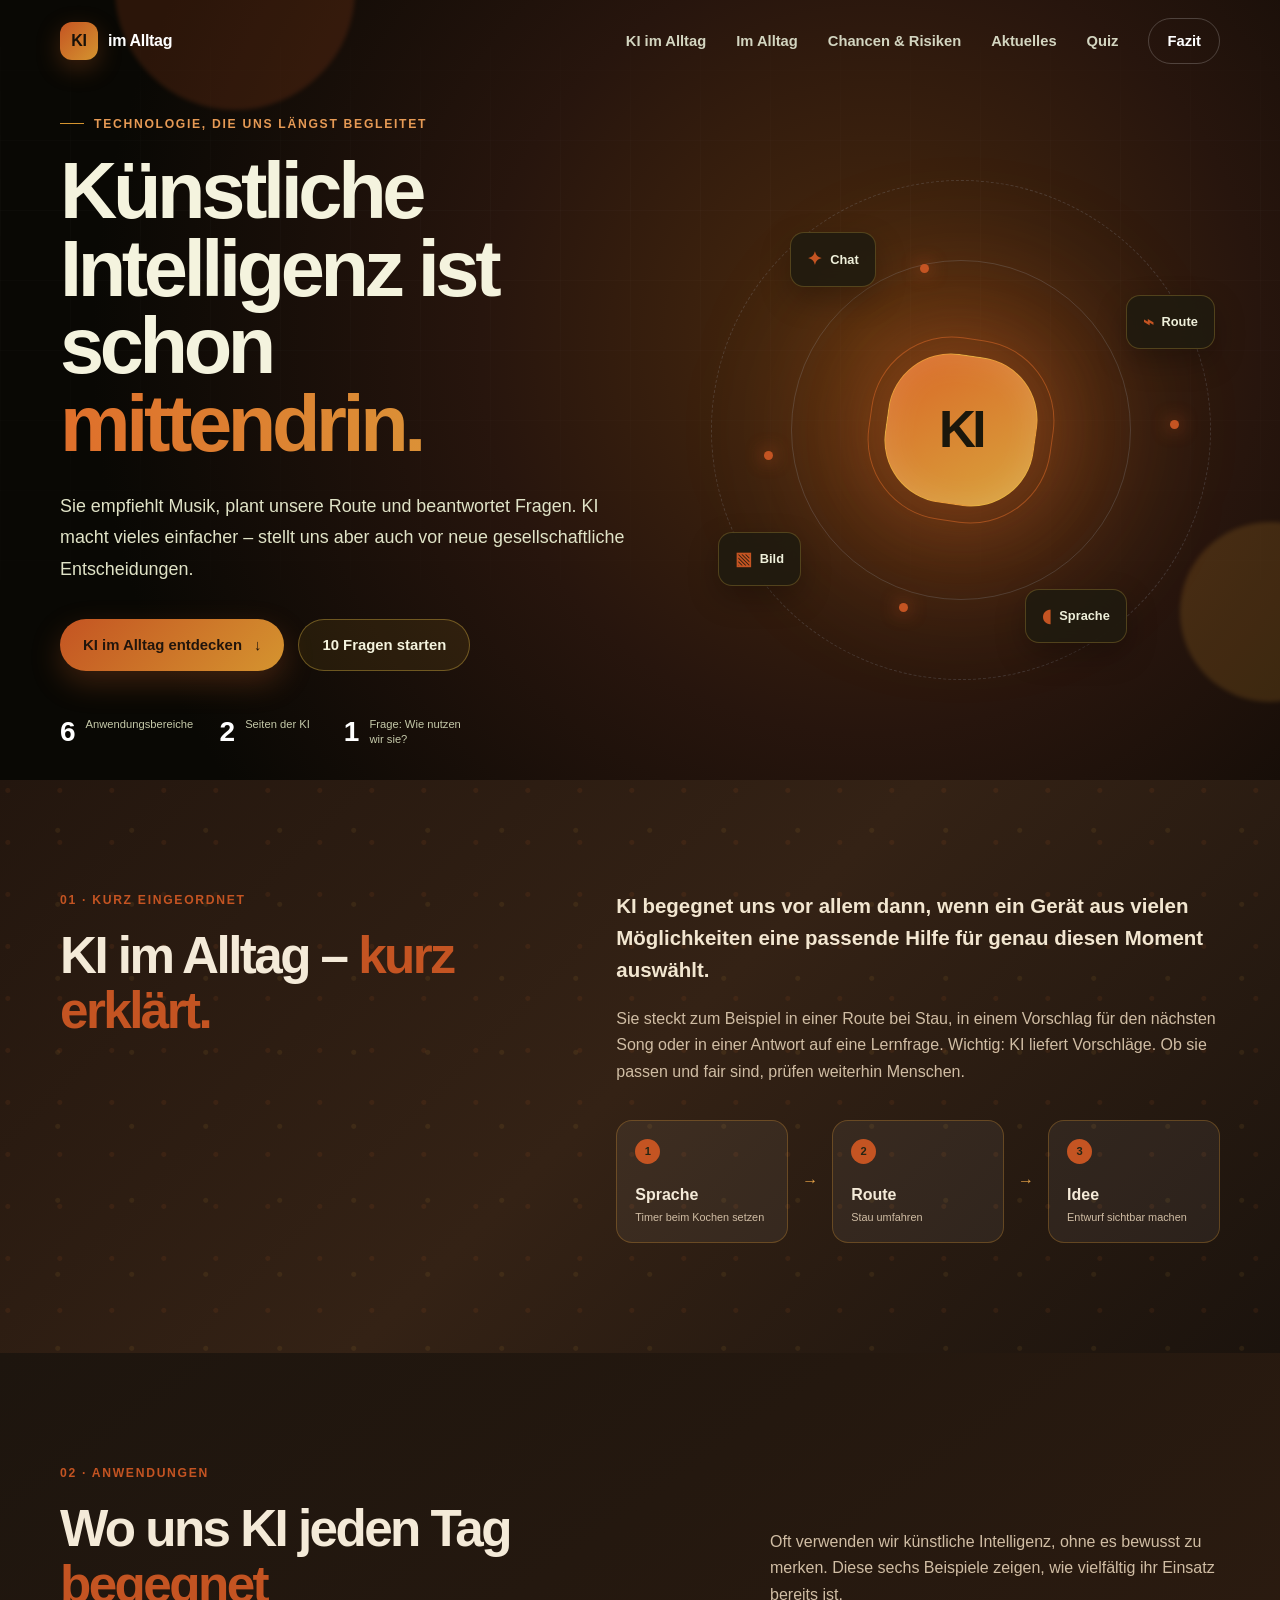
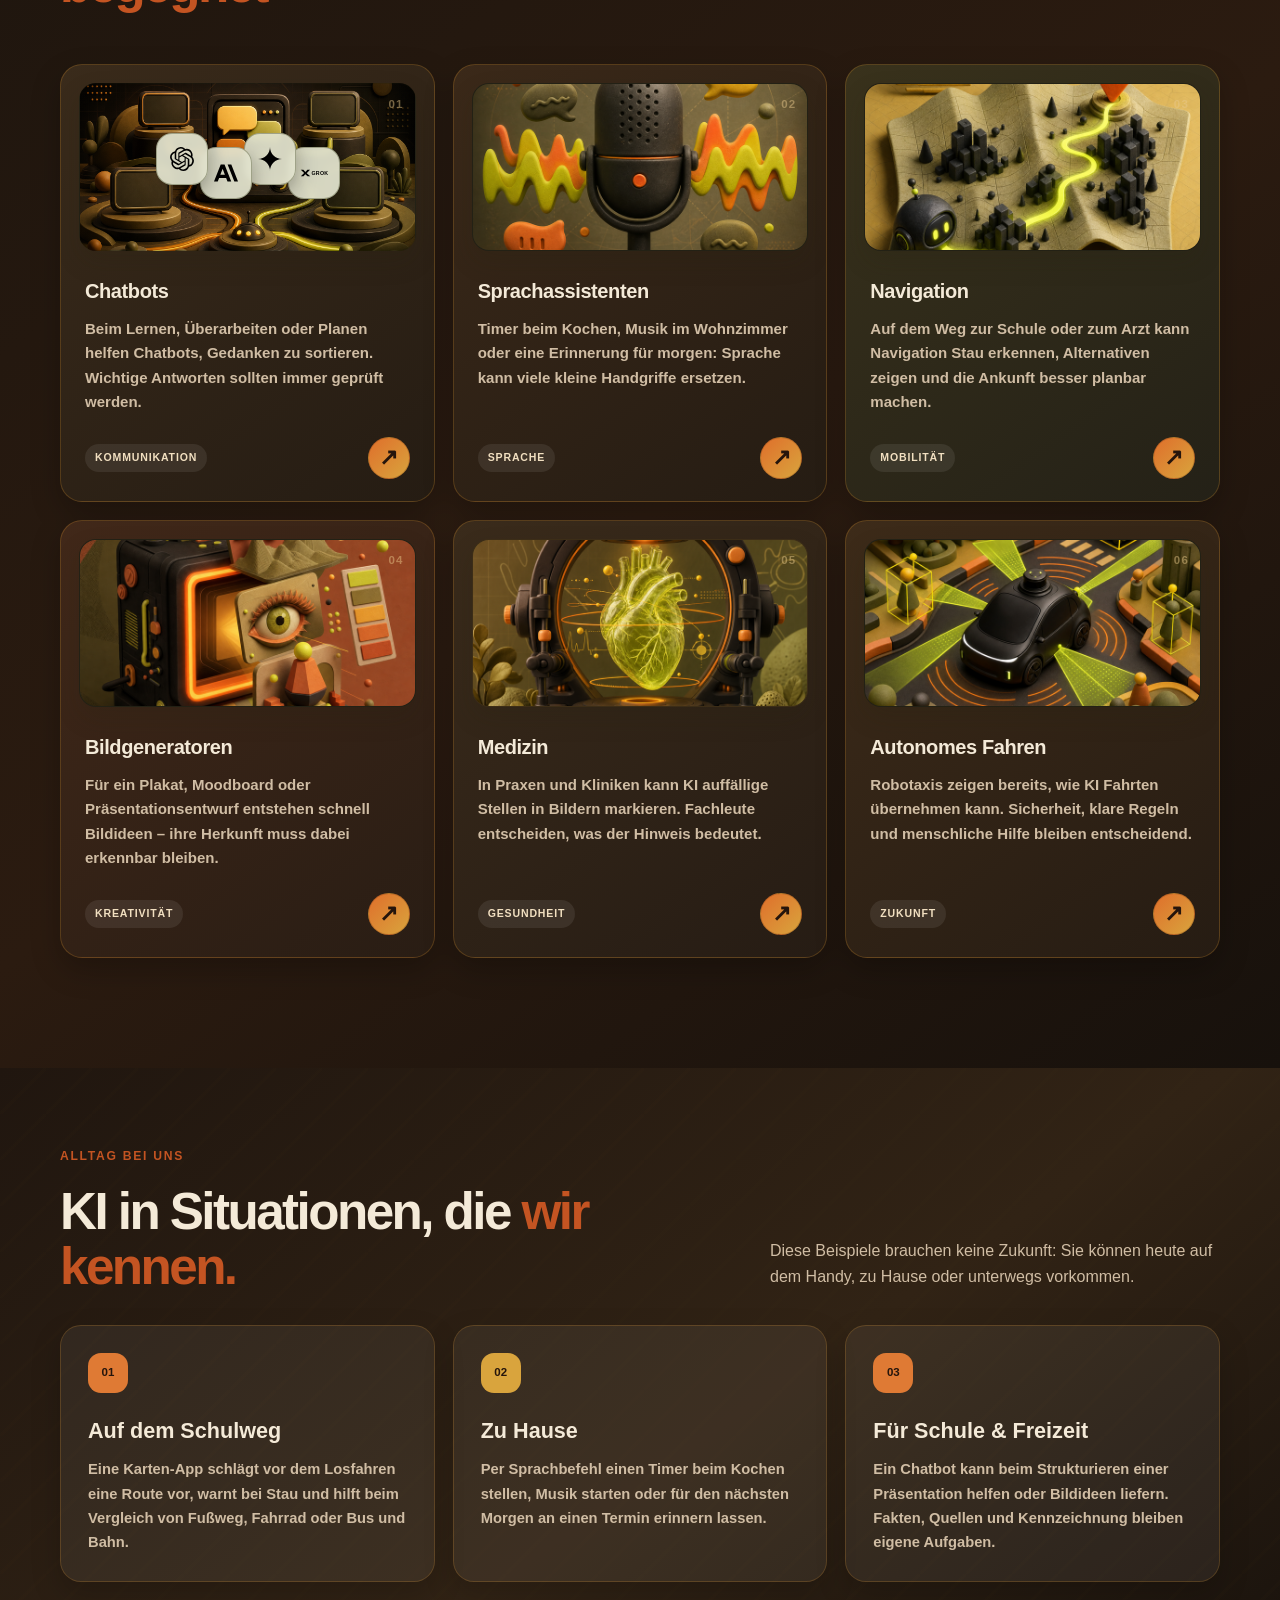
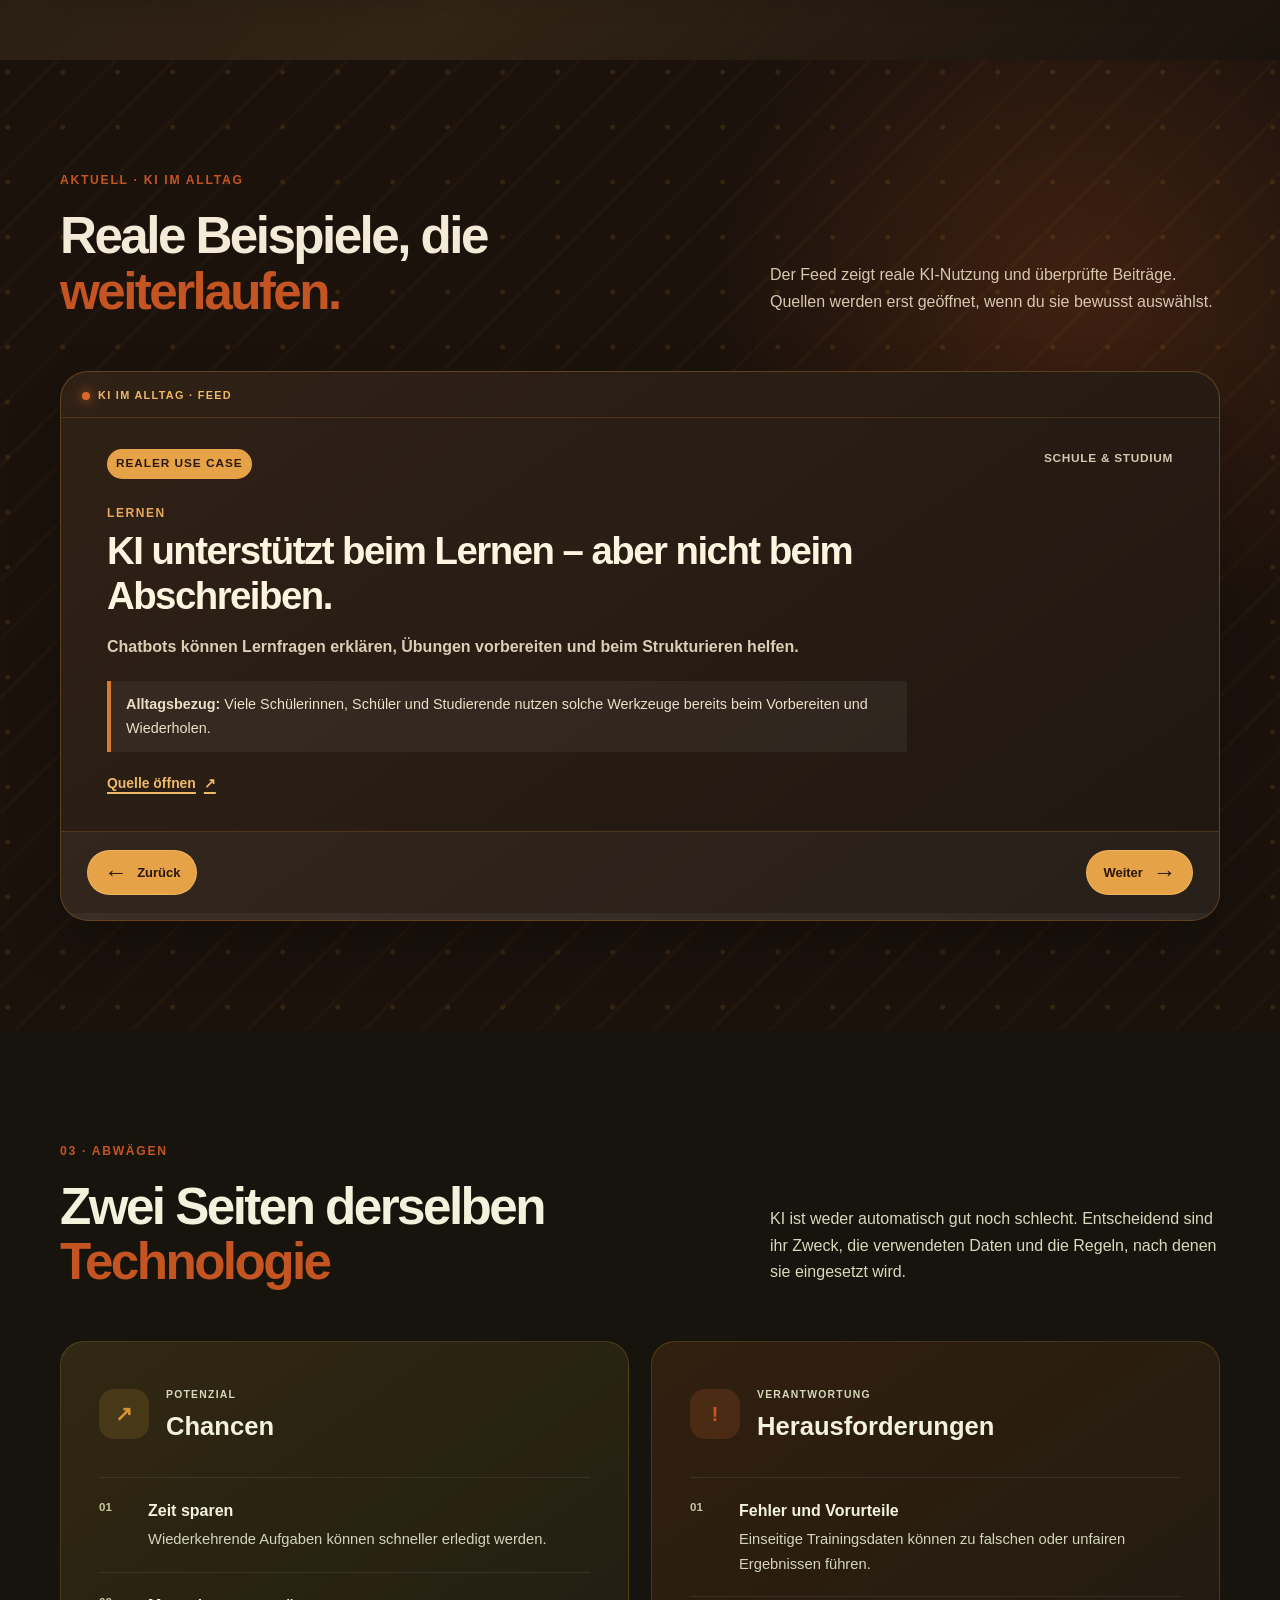
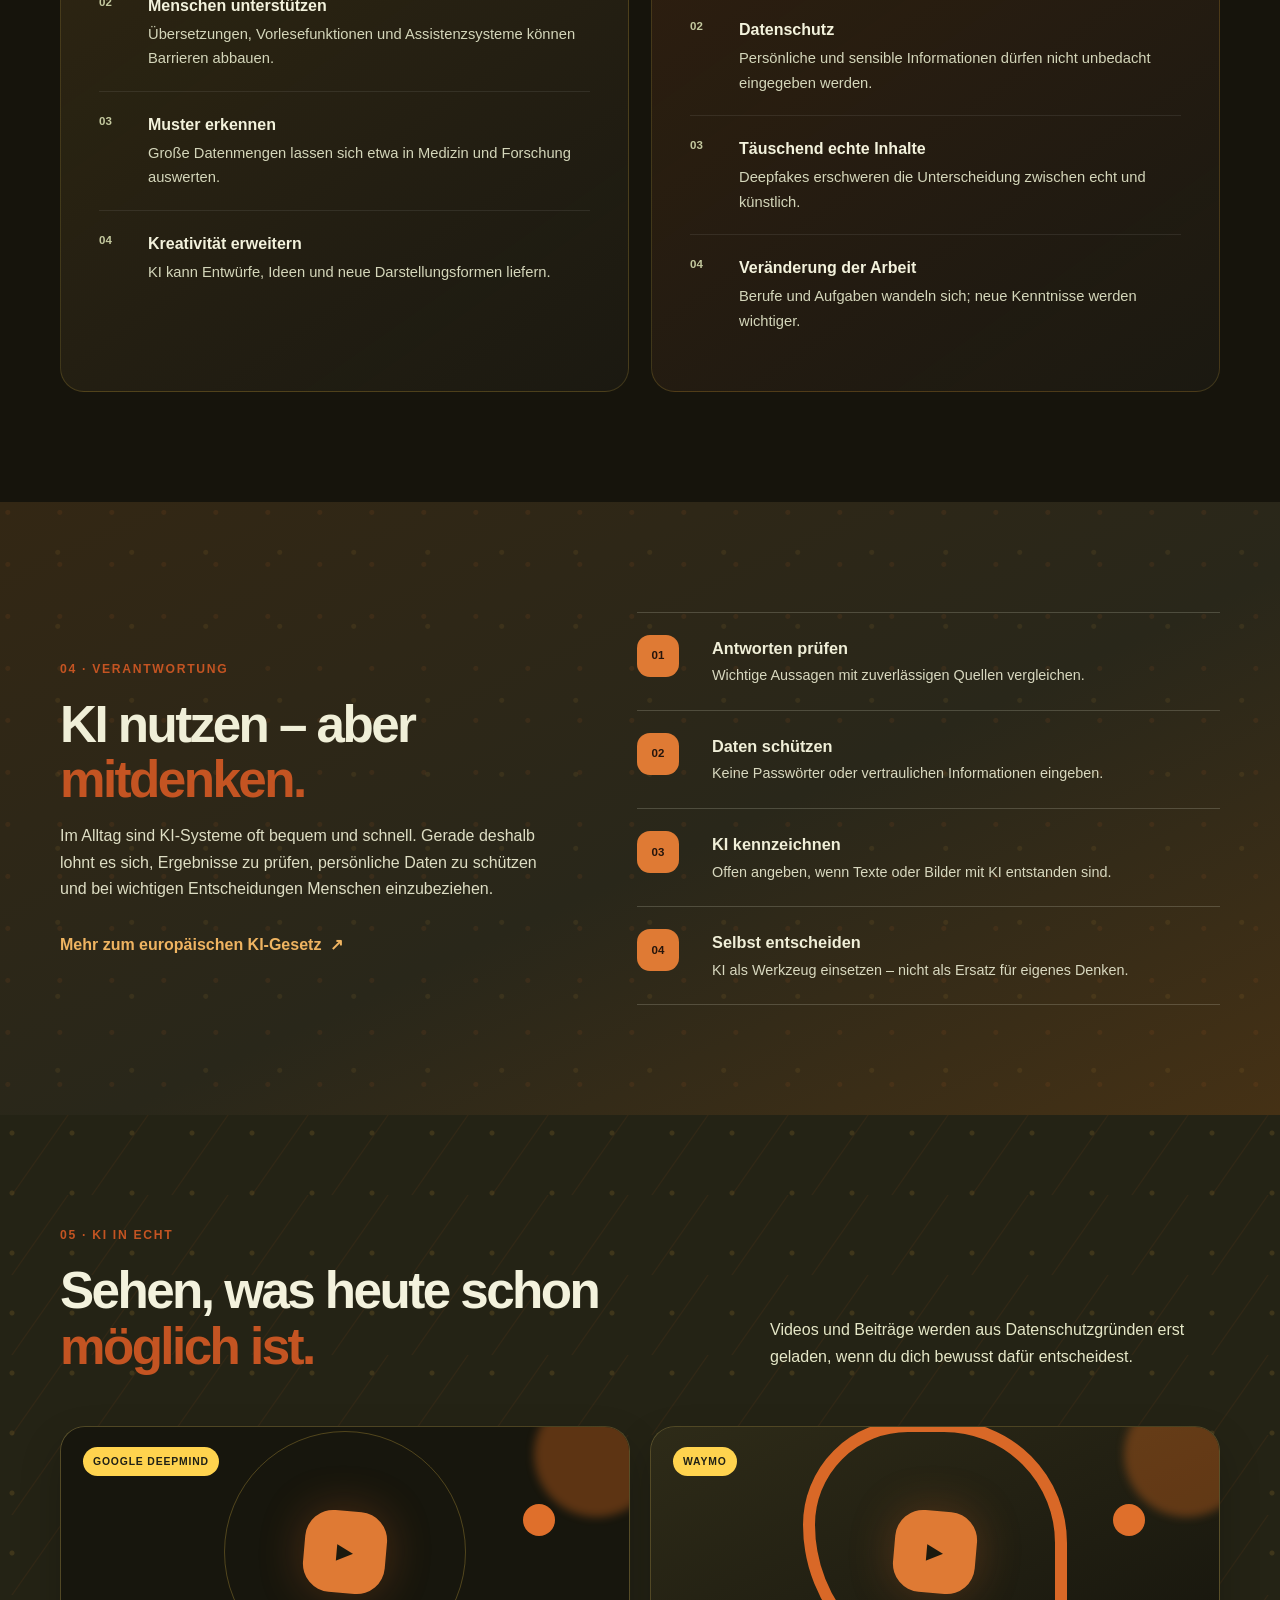
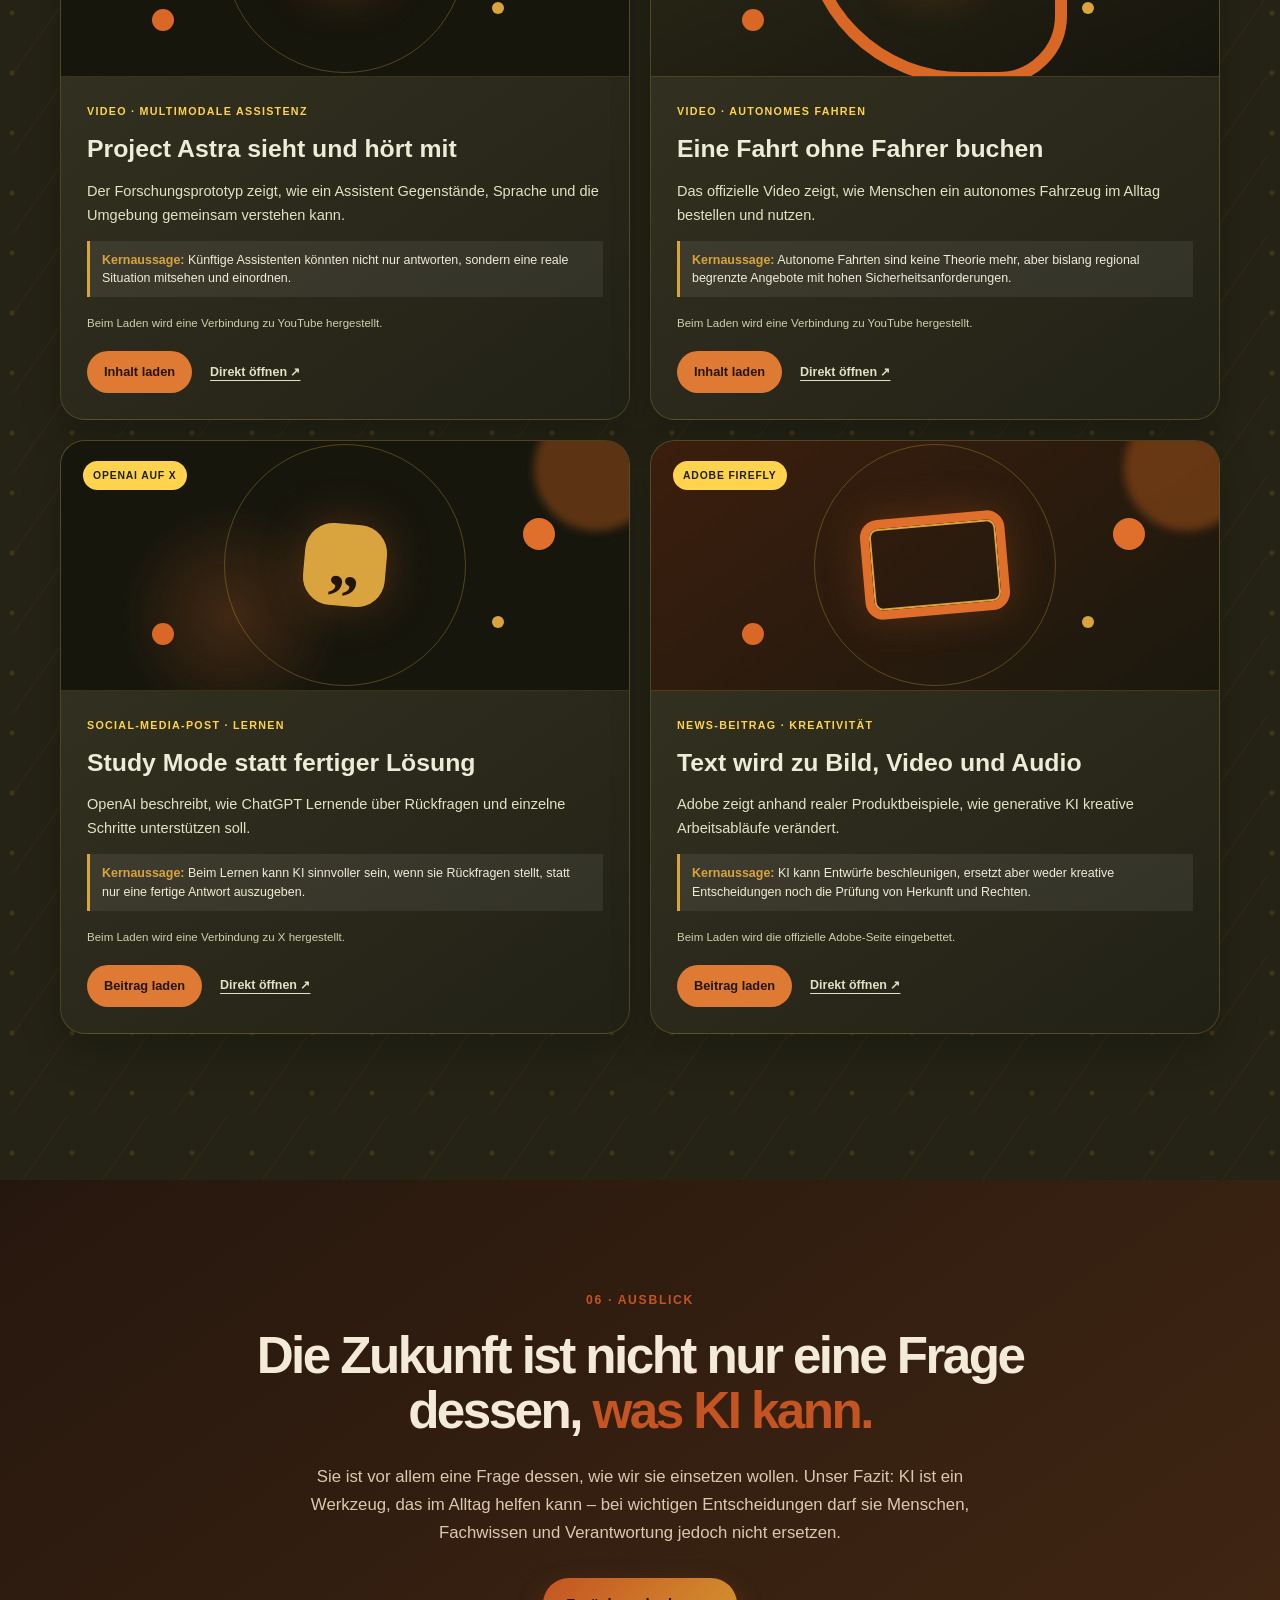
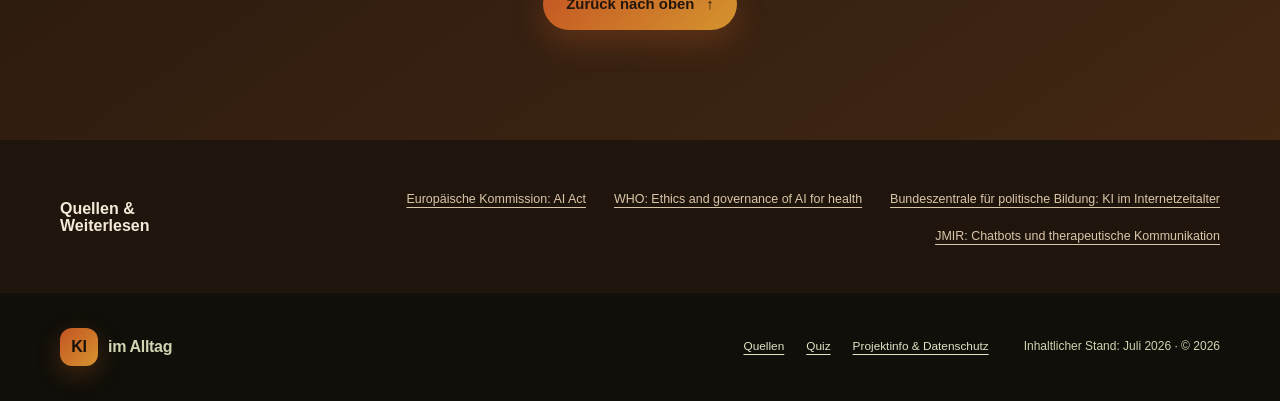
==== commit 63a4aa00: "Website aktualisiert" ====
--- a/index.html
+++ b/index.html
@@ -6,8 +6,8 @@
   <meta name="description" content="Künstliche Intelligenz im Alltag: Anwendungen, Chancen, Risiken und ein Blick in die Zukunft.">
   <title>KI im Alltag | Chancen & Herausforderungen</title>
   <link rel="stylesheet" href="style.css">
-  <script src="theme.js" defer></script>
   <script src="script.js" defer></script>
+  <script src="newsfeed.js" defer></script>
   <script src="embed.js" defer></script>
 </head>
 <body>
@@ -24,12 +24,11 @@
         <span class="sr-only">Menü öffnen</span>
         <span></span><span></span><span></span>
       </button>
-      <button class="theme-toggle" type="button" data-theme-toggle aria-pressed="false" aria-label="Dunkles Design aktivieren"><span class="theme-toggle-label">Dunkel</span></button>
       <div class="nav-links" id="nav-links">
         <a href="#grundlagen">KI im Alltag</a>
         <a href="#alltag">Im Alltag</a>
         <a href="#chancen">Chancen & Risiken</a>
-        <a href="#stimmen">Aktuelles</a>
+        <a href="#newsfeed">Aktuelles</a>
         <a href="quiz.html">Quiz</a>
         <a class="nav-cta" href="#fazit">Fazit</a>
       </div>
@@ -166,6 +165,29 @@
       </div>
     </section>
 
+    <section class="section newsfeed" id="newsfeed" aria-labelledby="newsfeed-heading">
+      <div class="container">
+        <div class="section-heading section-heading-light reveal">
+          <div><p class="section-kicker">Aktuell · KI im Alltag</p><h2>Reale Beispiele, die <span>weiterlaufen.</span></h2></div>
+          <p>Der Feed zeigt reale KI-Nutzung und überprüfte Beiträge. Quellen werden erst geöffnet, wenn du sie bewusst auswählst.</p>
+        </div>
+        <div class="newsfeed-shell reveal" data-newsfeed role="region" aria-roledescription="Karussell" aria-labelledby="newsfeed-heading">
+          <p id="newsfeed-heading" class="newsfeed-label"><span aria-hidden="true"></span> KI im Alltag · Feed</p>
+          <div class="newsfeed-item" aria-atomic="true">
+            <div class="newsfeed-meta"><span class="newsfeed-type" data-feed-type>Realer Use Case</span><span data-feed-date>Schule & Studium</span></div>
+            <p class="newsfeed-category" data-feed-category>Lernen</p>
+            <h3 data-feed-title>KI unterstützt beim Lernen – aber nicht beim Abschreiben.</h3>
+            <p class="newsfeed-text" data-feed-text>Chatbots können Lernfragen erklären, Übungen vorbereiten und beim Strukturieren helfen.</p>
+            <p class="newsfeed-relevance"><strong>Alltagsbezug:</strong> <span data-feed-relevance>Viele Schülerinnen, Schüler und Studierende nutzen solche Werkzeuge bereits beim Vorbereiten und Wiederholen.</span></p>
+            <a class="newsfeed-source" data-feed-source href="https://www.kmk.org/aktuelles/pressearchiv/mitteilung/bildungsministerkonferenz-verabschiedet-handlungsempfehlung-zum-umgang-mit-kuenstlicher-intelligenz-1.html" target="_blank" rel="noopener">Quelle öffnen <span aria-hidden="true">↗</span></a>
+          </div>
+          <div class="newsfeed-controls"><button class="newsfeed-button" type="button" data-feed-previous aria-label="Vorherigen Feed-Beitrag anzeigen"><span aria-hidden="true">←</span><span>Zurück</span></button><button class="newsfeed-button" type="button" data-feed-next aria-label="Nächsten Feed-Beitrag anzeigen"><span>Weiter</span><span aria-hidden="true">→</span></button></div>
+          <div class="newsfeed-progress" aria-hidden="true"><span data-feed-progress></span></div>
+          <p class="sr-only" data-feed-status aria-live="polite"></p>
+        </div>
+      </div>
+    </section>
+
     <section class="section balance" id="chancen">
       <div class="container">
         <div class="section-heading section-heading-light reveal">
--- a/style.css
+++ b/style.css
@@ -1,17 +1,17 @@
 :root {
-  --bg: #110f0b;
-  --bg-soft: #1b1811;
-  --ink: #202116;
-  --muted: #3f4232;
-  --white: #d8d6c0;
-  --line: #969a7d;
-  --violet: #d96827;
-  --violet-dark: #9e3f1d;
-  --cyan: #d9a43d;
-  --green: #c66b28;
-  --pink: #d96827;
-  --orange: #d9a43d;
-  --shadow: 0 22px 60px rgba(30, 26, 14, .16);
+  --bg: #27150d;
+  --bg-soft: #3b2114;
+  --ink: #f4ead8;
+  --muted: #d0bda4;
+  --white: #16100c;
+  --line: #6c5138;
+  --violet: #c45422;
+  --violet-dark: #873213;
+  --cyan: #d5942f;
+  --green: #bd6228;
+  --pink: #c45422;
+  --orange: #d5942f;
+  --shadow: 0 22px 60px rgba(82, 45, 18, .14);
   --radius: 24px;
 }
 
@@ -46,7 +46,6 @@
 .nav-links .nav-cta { color: white; padding: 10px 18px; border: 1px solid rgba(255,255,255,.2); border-radius: 999px; }
 .nav-toggle { display: none; padding: 8px; background: transparent; border: 0; }
 .nav-toggle span:not(.sr-only) { display: block; width: 24px; height: 2px; margin: 5px; background: white; transition: .25s ease; }
-.theme-toggle { display: inline-flex; align-items: center; gap: 8px; min-height: 38px; padding: 0 12px; color: #f1efd9; background: rgba(27,22,12,.48); border: 1px solid rgba(255,211,78,.34); border-radius: 999px; font: inherit; font-size: .76rem; font-weight: 800; cursor: pointer; }.theme-toggle::before { content: ""; width: 14px; height: 14px; border: 2px solid currentColor; border-radius: 50%; box-shadow: inset -4px -2px 0 rgba(255,255,255,.18); }.theme-toggle:hover { color: #fff; border-color: #d9a43d; }.theme-toggle:focus-visible { outline: 3px solid #d9a43d; outline-offset: 4px; }
 
 .hero { position: relative; min-height: 780px; display: grid; align-items: center; overflow: hidden; color: #f4f3de; background: radial-gradient(circle at 68% 44%, #4b2a0d 0, var(--bg) 40%, #090804 80%); }
 .hero::before { content: ""; position: absolute; inset: 0; opacity: .14; background-image: linear-gradient(rgba(255,255,255,.12) 1px, transparent 1px), linear-gradient(90deg, rgba(255,255,255,.12) 1px, transparent 1px); background-size: 70px 70px; mask-image: linear-gradient(to bottom, transparent, black 25%, transparent 90%); }
@@ -88,6 +87,7 @@
 .hero-glow { position: absolute; border-radius: 50%; filter: blur(2px); opacity: .18; }
 .hero-glow-one { width: 240px; height: 240px; top: -130px; left: 9%; background: var(--violet); }
 .hero-glow-two { width: 180px; height: 180px; right: -80px; bottom: 10%; background: var(--cyan); }
+.hero-newsfeed { position: absolute; top: 100px; right: max(24px, calc((100vw - 1160px) / 2)); z-index: 7; width: min(342px, calc(100vw - 48px)); overflow: hidden; color: #f8f0dc; background: linear-gradient(145deg, rgba(50,26,13,.94), rgba(29,20,12,.95)); border: 1px solid rgba(239,173,79,.44); border-radius: 22px; box-shadow: 0 20px 44px rgba(0,0,0,.3), inset 0 1px 0 rgba(255,255,255,.08); backdrop-filter: blur(14px); }.hero-feed-label { display: flex; align-items: center; gap: 8px; margin: 0; padding: 13px 17px 10px; color: #f0bd65; border-bottom: 1px solid rgba(239,173,79,.17); font-size: .65rem; font-weight: 900; letter-spacing: .12em; text-transform: uppercase; }.hero-feed-label span { width: 7px; height: 7px; background: #e66e31; border-radius: 50%; box-shadow: 0 0 11px #e66e31; }.hero-feed-meta { display: flex; justify-content: space-between; gap: 12px; padding: 13px 17px 0; color: #d9c9a7; font-size: .65rem; font-weight: 800; letter-spacing: .07em; text-transform: uppercase; }.hero-feed-meta span:first-child { color: #2b170b; background: #e6a247; border-radius: 999px; padding: 4px 7px; }.hero-feed-category { margin: 17px 17px 5px; color: #e59a45; font-size: .65rem; font-weight: 900; letter-spacing: .12em; text-transform: uppercase; }.hero-feed h2, .hero-newsfeed h2 { margin: 0 17px; color: #fff6e4; font-size: 1.32rem; line-height: 1.13; letter-spacing: -.03em; }.hero-feed-text { margin: 10px 17px 0; color: #ded3b9; font-size: .81rem; line-height: 1.55; }.hero-feed-relevance { margin: 12px 17px 0; padding: 9px 10px; color: #e8ddc4; border-left: 3px solid #d77b31; background: rgba(255,255,255,.05); font-size: .72rem; line-height: 1.45; }.hero-feed-source { display: inline-flex; gap: 6px; margin: 12px 17px 15px; color: #f0bd65; font-size: .75rem; font-weight: 850; text-decoration-thickness: 1px; text-underline-offset: 3px; }.hero-feed-source:hover { color: #fff3d2; }.hero-feed-controls { display: flex; justify-content: space-between; gap: 10px; padding: 11px 14px; border-top: 1px solid rgba(239,173,79,.17); background: rgba(255,255,255,.035); }.hero-feed-button { display: inline-flex; align-items: center; gap: 7px; min-height: 34px; padding: 0 9px; color: #fff0d1; background: transparent; border: 1px solid rgba(239,173,79,.32); border-radius: 999px; font: inherit; font-size: .69rem; font-weight: 850; cursor: pointer; transition: transform .2s ease, color .2s ease, background .2s ease; }.hero-feed-button span[aria-hidden="true"] { font: 900 1.05rem/1 Arial, sans-serif; }.hero-feed-button:hover { color: #281508; background: #e6a247; transform: translateY(-1px); }.hero-feed-progress { height: 5px; overflow: hidden; background: rgba(255,255,255,.08); }.hero-feed-progress span { display: block; width: 0; height: 100%; background: linear-gradient(90deg, #c65521, #e6a247); }
 
 h2 { margin: 0; font-size: clamp(2.3rem, 4vw, 4rem); line-height: 1.08; letter-spacing: -.05em; }
 h2 span { color: var(--violet); }
@@ -143,6 +143,8 @@
 .local-context .container { position: relative; z-index: 1; }.local-context .section-heading { margin-bottom: 30px; }
 .local-grid { display: grid; grid-template-columns: repeat(3, 1fr); gap: 18px; }.local-card { padding: 27px; border: 1px solid rgba(47,46,24,.23); border-radius: 21px; background: rgba(220,216,187,.8); box-shadow: 0 12px 30px rgba(43,42,21,.12); }.local-card > span { display: grid; place-items: center; width: 40px; height: 40px; margin-bottom: 20px; color: #25150c; background: #df7a34; border-radius: 13px; font-size: .72rem; font-weight: 900; }.local-card:nth-child(2) > span { background: #d9a43d; }.local-card h3 { margin: 0 0 9px; font-size: 1.35rem; }.local-card p { margin: 0; color: var(--muted); font-size: .92rem; font-weight: 600; }
 
+.newsfeed { position: relative; overflow: hidden; color: #f4ead8; background: radial-gradient(circle at 84% 24%, rgba(196,84,34,.22), transparent 28%), #1b120c; }.newsfeed::before { content: ""; position: absolute; inset: 0; opacity: .26; background-image: radial-gradient(circle at 14% 22%, rgba(217,148,47,.5) 0 2px, transparent 3px), linear-gradient(135deg, transparent 47%, rgba(217,148,47,.13) 48%, rgba(217,148,47,.13) 52%, transparent 53%); background-size: 55px 55px, 58px 58px; animation: patternDrift 24s linear infinite; }.newsfeed .container { position: relative; z-index: 1; }.newsfeed .section-heading { color: #f4ead8; }.newsfeed .section-heading > p { color: #d7c7ae; }.newsfeed-shell { overflow: hidden; border: 1px solid rgba(217,148,47,.32); border-radius: 28px; background: linear-gradient(145deg, #302116, #1f1711); box-shadow: 0 22px 52px rgba(0,0,0,.27); }.newsfeed-label { display: flex; align-items: center; gap: 8px; margin: 0; padding: 15px 21px 12px; color: #edb968; border-bottom: 1px solid rgba(217,148,47,.18); font-size: .68rem; font-weight: 900; letter-spacing: .12em; text-transform: uppercase; }.newsfeed-label span { width: 8px; height: 8px; background: #d96827; border-radius: 50%; box-shadow: 0 0 12px #d96827; }.newsfeed-item { min-height: 310px; padding: 31px 46px 34px; }.newsfeed-meta { display: flex; flex-wrap: wrap; justify-content: space-between; gap: 10px 18px; color: #d7c7ae; font-size: .74rem; font-weight: 800; letter-spacing: .06em; text-transform: uppercase; }.newsfeed-type { padding: 5px 9px; color: #2b170b; background: #e6a247; border-radius: 999px; letter-spacing: .08em; }.newsfeed-category { margin: 25px 0 6px; color: #e8a85a; font-size: .75rem; font-weight: 900; letter-spacing: .13em; text-transform: uppercase; }.newsfeed-item h3 { max-width: 800px; margin: 0; color: #fff4df; font-size: clamp(1.65rem, 3vw, 2.45rem); line-height: 1.16; letter-spacing: -.04em; }.newsfeed-text { max-width: 780px; margin: 16px 0 0; color: #dccdb5; font-size: 1rem; font-weight: 600; }.newsfeed-relevance { max-width: 800px; margin: 20px 0 0; padding: 12px 15px; color: #ebdfc8; border-left: 4px solid #d77b31; background: rgba(255,255,255,.05); font-size: .9rem; }.newsfeed-source { display: inline-flex; gap: 8px; margin-top: 20px; color: #edb968; font-size: .87rem; font-weight: 900; text-decoration-thickness: 2px; text-underline-offset: 4px; }.newsfeed-source:hover { color: #fff3d2; }.newsfeed-controls { display: flex; align-items: center; justify-content: space-between; gap: 16px; padding: 18px 26px; border-top: 1px solid rgba(217,148,47,.18); background: rgba(255,255,255,.035); }.newsfeed-button { display: inline-flex; align-items: center; gap: 10px; min-height: 45px; padding: 0 16px; color: #2a160b; background: #e6a247; border: 1px solid rgba(255,223,159,.28); border-radius: 999px; font: inherit; font-size: .81rem; font-weight: 900; cursor: pointer; transition: transform .2s ease, background .2s ease, box-shadow .2s ease; }.newsfeed-button:hover { background: #df7a34; box-shadow: 0 8px 17px rgba(0,0,0,.22); transform: translateY(-2px); }.newsfeed-button span[aria-hidden="true"] { font: 900 1.45rem/1 Arial, sans-serif; }.newsfeed-progress { height: 7px; overflow: hidden; background: rgba(255,255,255,.08); }.newsfeed-progress span { display: block; width: 0; height: 100%; background: linear-gradient(90deg, #c65521, #e6a247); }
+
 .balance { color: #f3f2dc; background: #16140c; }
 .section-heading-light > p { color: #d7d9bc; }
 .section-heading-light h2 span { color: var(--violet); }
@@ -232,7 +234,19 @@
 .project-page { background: #beb38d; }.project-header { position: absolute; }.project-hero { position: relative; min-height: 620px; display: grid; align-items: center; overflow: hidden; padding-top: 100px; color: #f4f3de; background: radial-gradient(circle at 76% 40%, rgba(217,104,39,.3), transparent 28%), #110f0b; }.project-pattern { position: absolute; inset: 0; opacity: .2; background-image: linear-gradient(135deg,transparent 47%,rgba(217,104,39,.35) 48%,rgba(217,104,39,.35) 51%,transparent 52%),radial-gradient(circle,rgba(255,211,78,.45) 0 2px,transparent 3px); background-size: 76px 76px,48px 48px; animation: patternDrift 20s linear infinite; }.project-hero .container { position: relative; z-index: 1; }.project-hero h1 { max-width: 850px; }.project-hero > .container > p:not(.section-kicker) { max-width: 660px; color: #e3e6c6; font-size: 1.1rem; }.content-date { display: inline-flex; margin-top: 22px; padding: 7px 12px; color: #202116; background: #d9a43d; border-radius: 999px; font-size: .72rem; font-weight: 850; }
 .project-content { position: relative; background: linear-gradient(145deg,#cabd93,#aaa181 58%,#c7ad7f); }.project-grid { display: grid; grid-template-columns: repeat(2,1fr); gap: 20px; }.project-card { min-height: 290px; padding: 32px; border: 1px solid rgba(47,46,24,.22); border-radius: 24px; background: rgba(229,222,195,.76); box-shadow: 0 14px 36px rgba(43,42,21,.1); }.project-card > span { display: grid; place-items: center; width: 42px; height: 42px; margin-bottom: 28px; color: #1e2012; background: #df7a34; border-radius: 13px; font-size: .72rem; font-weight: 900; }.project-card:nth-child(even) > span { background: #d9a43d; }.project-card h2 { font-size: 1.7rem; letter-spacing: -.035em; }.project-card p { color: var(--muted); }.project-note { padding: 100px 0; color: #f1f0dc; text-align: center; background: #242315; }.project-note h2 { max-width: 800px; margin-inline: auto; }.project-note > .container > p:not(.section-kicker) { max-width: 720px; margin: 24px auto 30px; color: #e0e3c4; }
 
-body.dark-mode { --ink: #f0efd9; --muted: #c9c7ad; --white: #17130d; --line: #625b43; color-scheme: dark; }.dark-mode .intro, .dark-mode .local-context, .dark-mode .applications, .dark-mode .future, .dark-mode .sources, .dark-mode .project-page, .dark-mode .project-content { background: #201a10; }.dark-mode .intro-copy .lead, .dark-mode .intro-copy > p:not(.lead), .dark-mode .local-card p, .dark-mode .future p:not(.section-kicker), .dark-mode .sources a, .dark-mode .project-card p { color: var(--muted); }.dark-mode .process div, .dark-mode .local-card, .dark-mode .project-card, .dark-mode .quiz-card, .dark-mode .quiz-card-large { color: var(--ink); background: #30291a; border-color: rgba(217,164,61,.25); }.dark-mode .app-card { background: linear-gradient(145deg, #40311b, #292519); border-color: rgba(217,164,61,.28); }.dark-mode .tag { color: #efe8d4; background: #4b4027; }.dark-mode .card-number { color: #e8d59b; }.dark-mode .theme-toggle { color: #f4efd8; background: rgba(255,255,255,.08); }.dark-mode .project-content { color: var(--ink); }.dark-mode .project-card { box-shadow: 0 14px 36px rgba(0,0,0,.22); }
+/* Einheitliches dunkles Grunddesign: warme Brauntöne, Terrakotta und Gold. */
+body { color-scheme: dark; }
+body .skip-link { color: #26150b; background: #f1bd67; }
+body .intro { background: linear-gradient(135deg, #23160e, #342215 50%, #1b130d); } body .intro-copy .lead { color: #f2e6d0; } body .intro-copy > p:not(.lead) { color: #d0bda4; }
+body .process div { border-color: rgba(217,148,47,.3); background: rgba(255,255,255,.055); } body .process small { color: #d0bda4; } body .process i { color: #e6a247; }
+body .applications { background: linear-gradient(145deg, #1d150e, #2b1b10 55%, #17110c); } body .applications::before { opacity: .19; }
+body .app-card { color: #f4ead8; border-color: rgba(217,148,47,.25); box-shadow: 0 12px 30px rgba(0,0,0,.23); } body .app-card p { color: #d0bda4; }
+body .app-chat { background: linear-gradient(145deg, #3a2b1b, #251c13); } body .app-voice { background: linear-gradient(145deg, #3b2919, #251c13); } body .app-navigation { background: linear-gradient(145deg, #39321c, #242117); } body .app-image { background: linear-gradient(145deg, #412819, #291d14); } body .app-medicine { background: linear-gradient(145deg, #3a2b1b, #261c14); } body .app-drive { background: linear-gradient(145deg, #3d2b19, #261c13); }
+body .card-number { color: #e8c88b; } body .tag { color: #f1dfc0; background: rgba(255,255,255,.08); }
+body .local-context { background: linear-gradient(145deg, #20160f, #312315 58%, #1a130d); } body .local-card { border-color: rgba(217,148,47,.23); background: rgba(255,255,255,.06); box-shadow: 0 12px 30px rgba(0,0,0,.18); } body .local-card p { color: #d0bda4; }
+body .future { background: linear-gradient(145deg, #26170e, #422713); } body .future p:not(.section-kicker) { color: #dbc8ae; } body .sources { background: #20150d; } body .sources a { color: #d9c6a8; }
+body .project-page { background: #17110c; } body .project-content { background: linear-gradient(145deg, #21160f, #332214 58%, #1c130d); } body .project-card { border-color: rgba(217,148,47,.24); background: rgba(255,255,255,.06); box-shadow: 0 14px 36px rgba(0,0,0,.2); } body .project-card p { color: #d0bda4; }
+body .quiz-card, body .quiz-card-large { color: #f4ead8; background: linear-gradient(145deg, #342518, #211811); } body .quiz-meta, body .feedback, body .result-text, body .quiz-page .feedback { color: #d0bda4; } body .answer { color: #f4ead8; background: rgba(255,255,255,.08); border-color: rgba(217,148,47,.22); } body .answer:hover:not(:disabled) { background: rgba(217,148,47,.2); }
 
 .reveal { opacity: 0; transform: translateY(24px); transition: opacity .7s ease, transform .7s ease; }
 .reveal.visible { opacity: 1; transform: none; }
@@ -240,12 +254,14 @@
 @keyframes spin { to { transform: rotate(360deg); } }
 @keyframes corePulse { 0% { opacity: .8; transform: scale(.86); } 75%,100% { opacity: 0; transform: scale(1.22); } }
 @keyframes patternDrift { to { background-position: 52px 52px, -74px 74px; } }
+@keyframes newsfeedProgress { from { width: 0; } to { width: 100%; } }
 
 @media (max-width: 940px) {
   .hero { min-height: auto; }
   .hero-grid { grid-template-columns: 1fr; gap: 0; padding-top: 170px; padding-bottom: 80px; text-align: center; }
   .hero-copy { display: grid; justify-items: center; }.hero-text { max-width: 720px; }.hero-facts { justify-content: center; }
   .hero-visual { min-height: 480px; width: min(600px, 100%); margin-inline: auto; }
+  .hero-newsfeed { position: relative; top: auto; right: auto; width: min(580px, calc(100% - 40px)); margin: -12px auto 55px; }
   .two-column, .responsibility-grid { grid-template-columns: 1fr; gap: 45px; }
   .card-grid, .signal-grid { grid-template-columns: repeat(2, 1fr); }.signal-card:last-child { grid-column: span 2; }
   .quiz-page-grid { grid-template-columns: 1fr; gap: 36px; }.quiz-page .quiz-intro { text-align: center; }.quiz-page .quiz-intro p:not(.section-kicker) { margin-inline: auto; }.quiz-orb { margin: 26px auto -20px; }
@@ -261,10 +277,12 @@
   .nav-toggle[aria-expanded="true"] span:nth-of-type(2) { transform: translateY(7px) rotate(45deg); }.nav-toggle[aria-expanded="true"] span:nth-of-type(3) { opacity: 0; }.nav-toggle[aria-expanded="true"] span:nth-of-type(4) { transform: translateY(-7px) rotate(-45deg); }
   h1 { font-size: clamp(3.2rem, 15vw, 5rem); }
   .hero-grid { padding-top: 140px; }
+  .hero-newsfeed { width: min(100% - 28px, 580px); margin-top: -24px; }
   .hero-facts { gap: 16px; }.hero-facts li { display: block; text-align: center; }.hero-facts strong, .hero-facts span { display: block; }.hero-facts span { margin-top: 5px; }
   .hero-visual { min-height: 400px; transform: scale(.85); margin-block: -35px; }
   .section-heading { display: block; }.section-heading > p { margin-top: 22px; }
   .card-grid, .balance-grid, .signal-grid, .local-grid { grid-template-columns: 1fr; }.signal-card:last-child { grid-column: auto; }
+  .newsfeed-item { min-height: 0; padding: 31px 24px 28px; }.newsfeed-controls { padding: 16px; }.newsfeed-text { font-size: .95rem; }
   .quiz-page-section { padding-bottom: 60px; }.quiz-card-large { padding: 28px 20px; }.quiz-page-grid { gap: 20px; }
   .app-card { min-height: 438px; }
   .process { grid-template-columns: 1fr; }.process i { transform: rotate(90deg); text-align: center; }
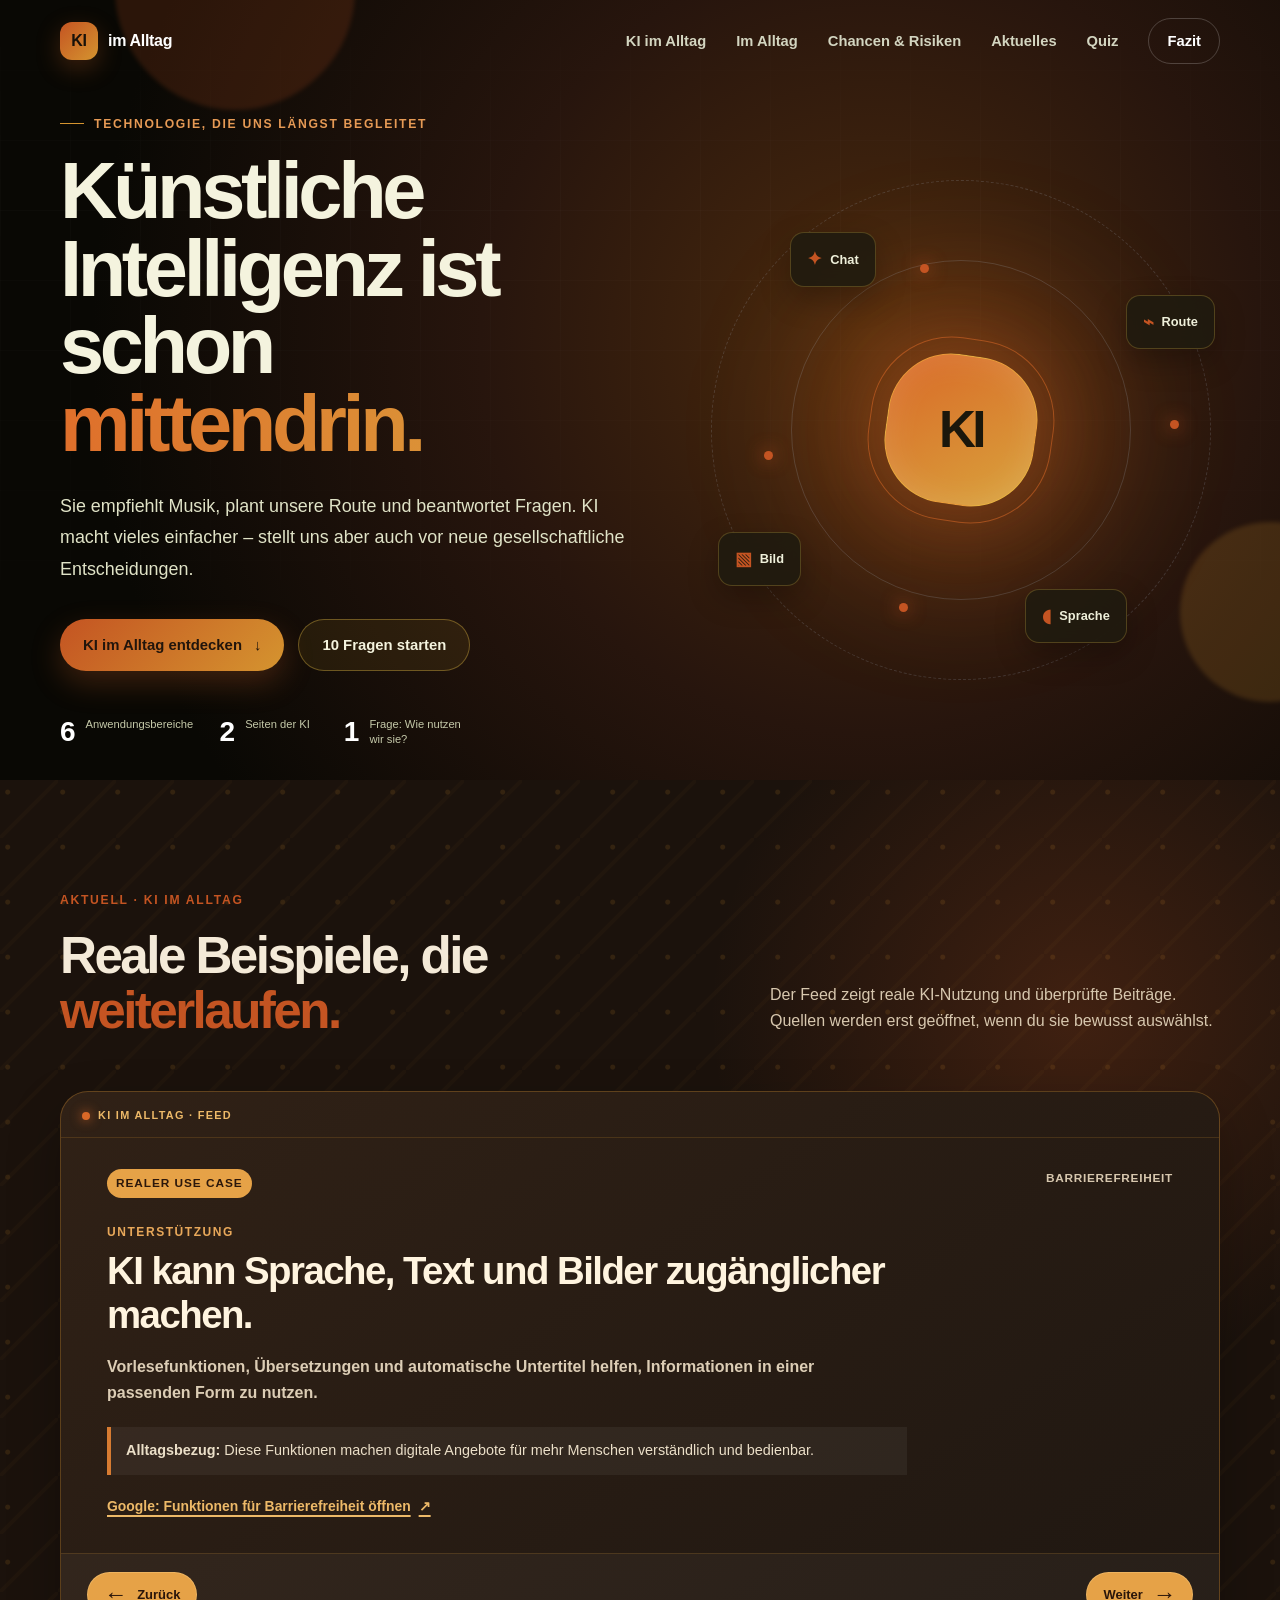
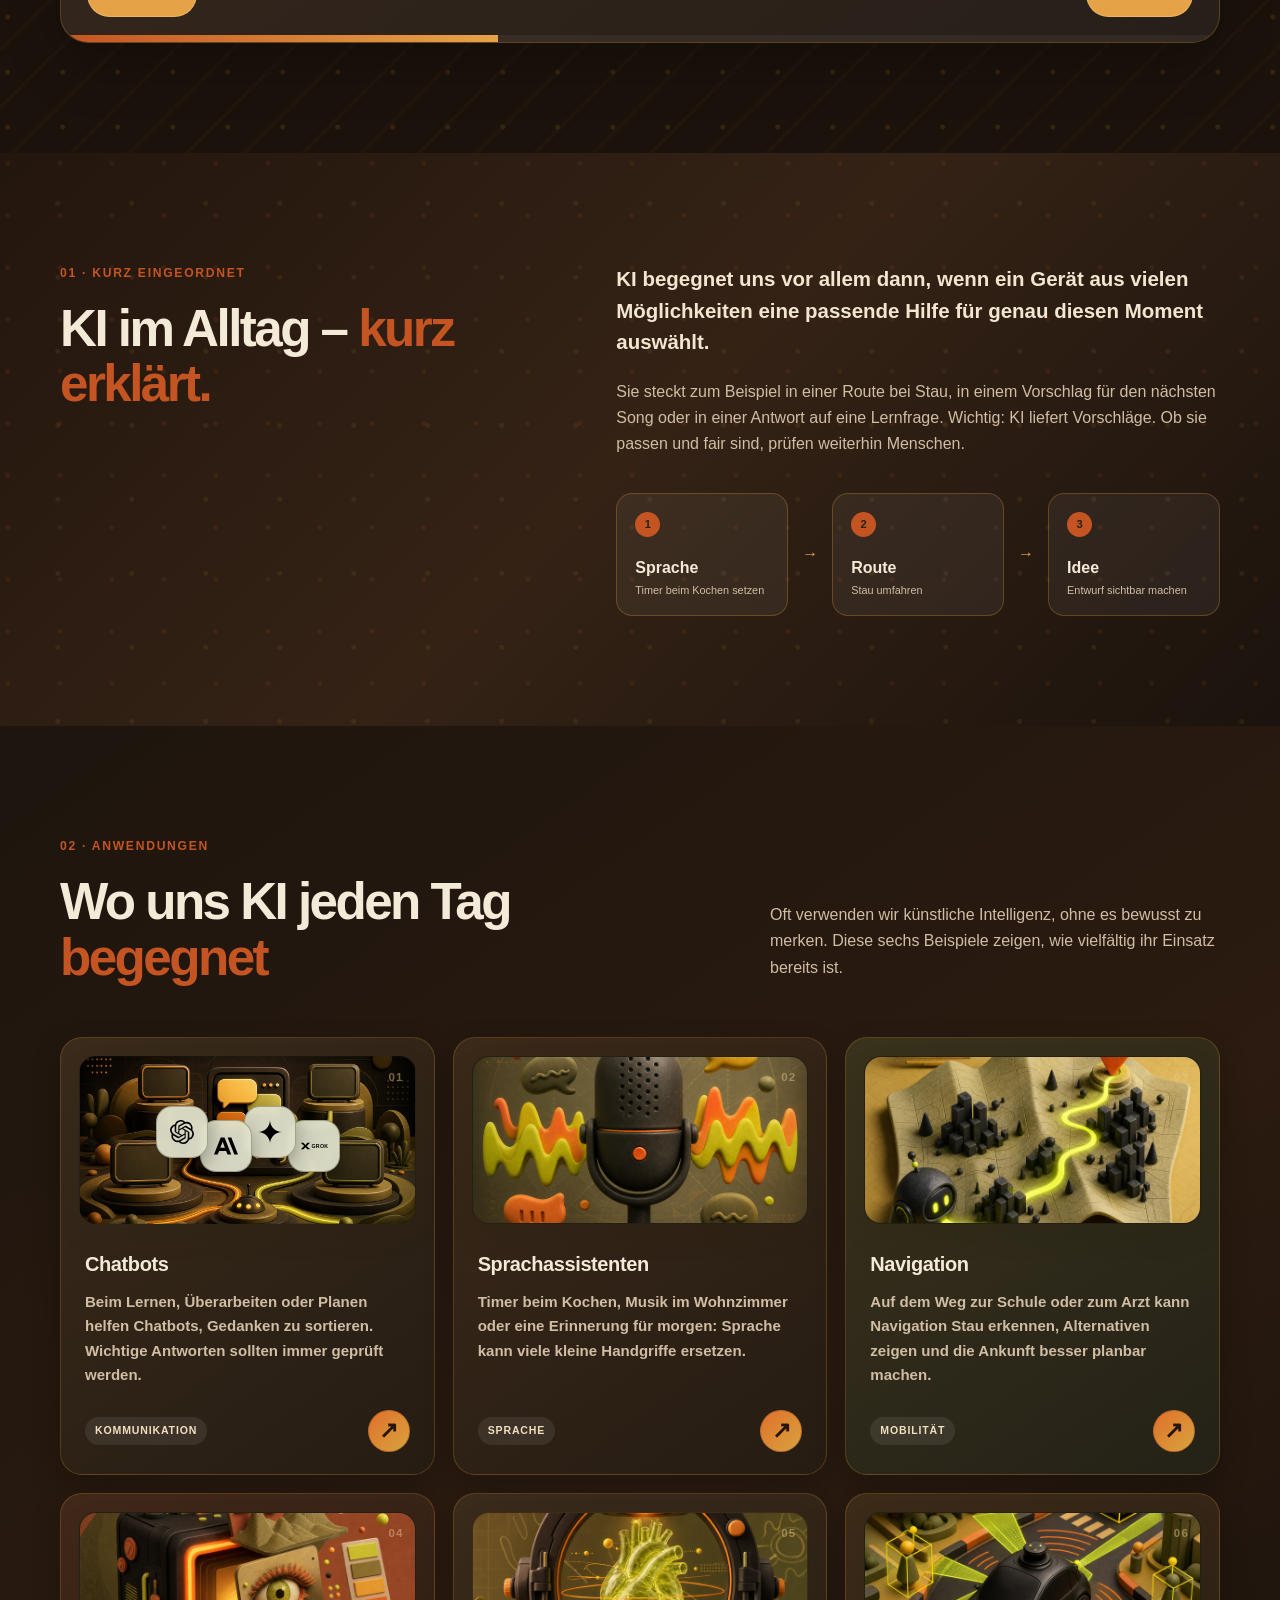
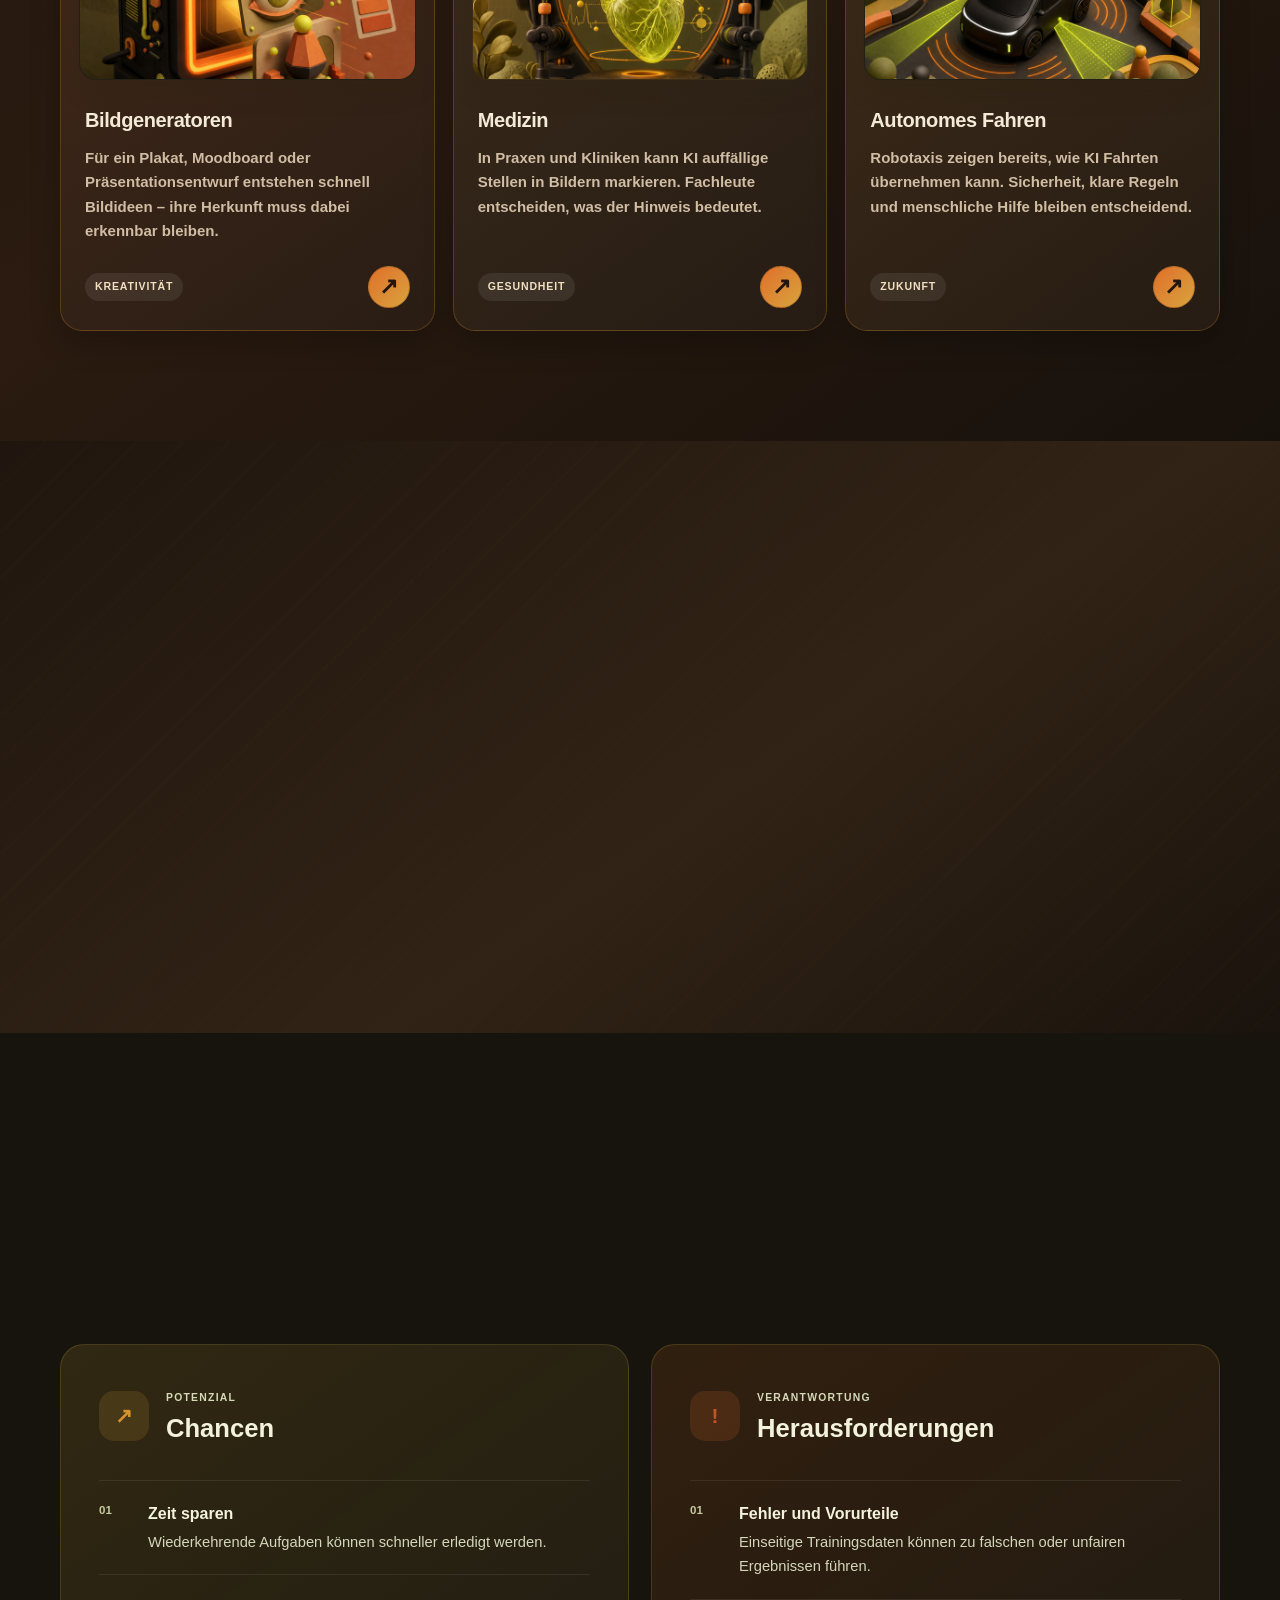
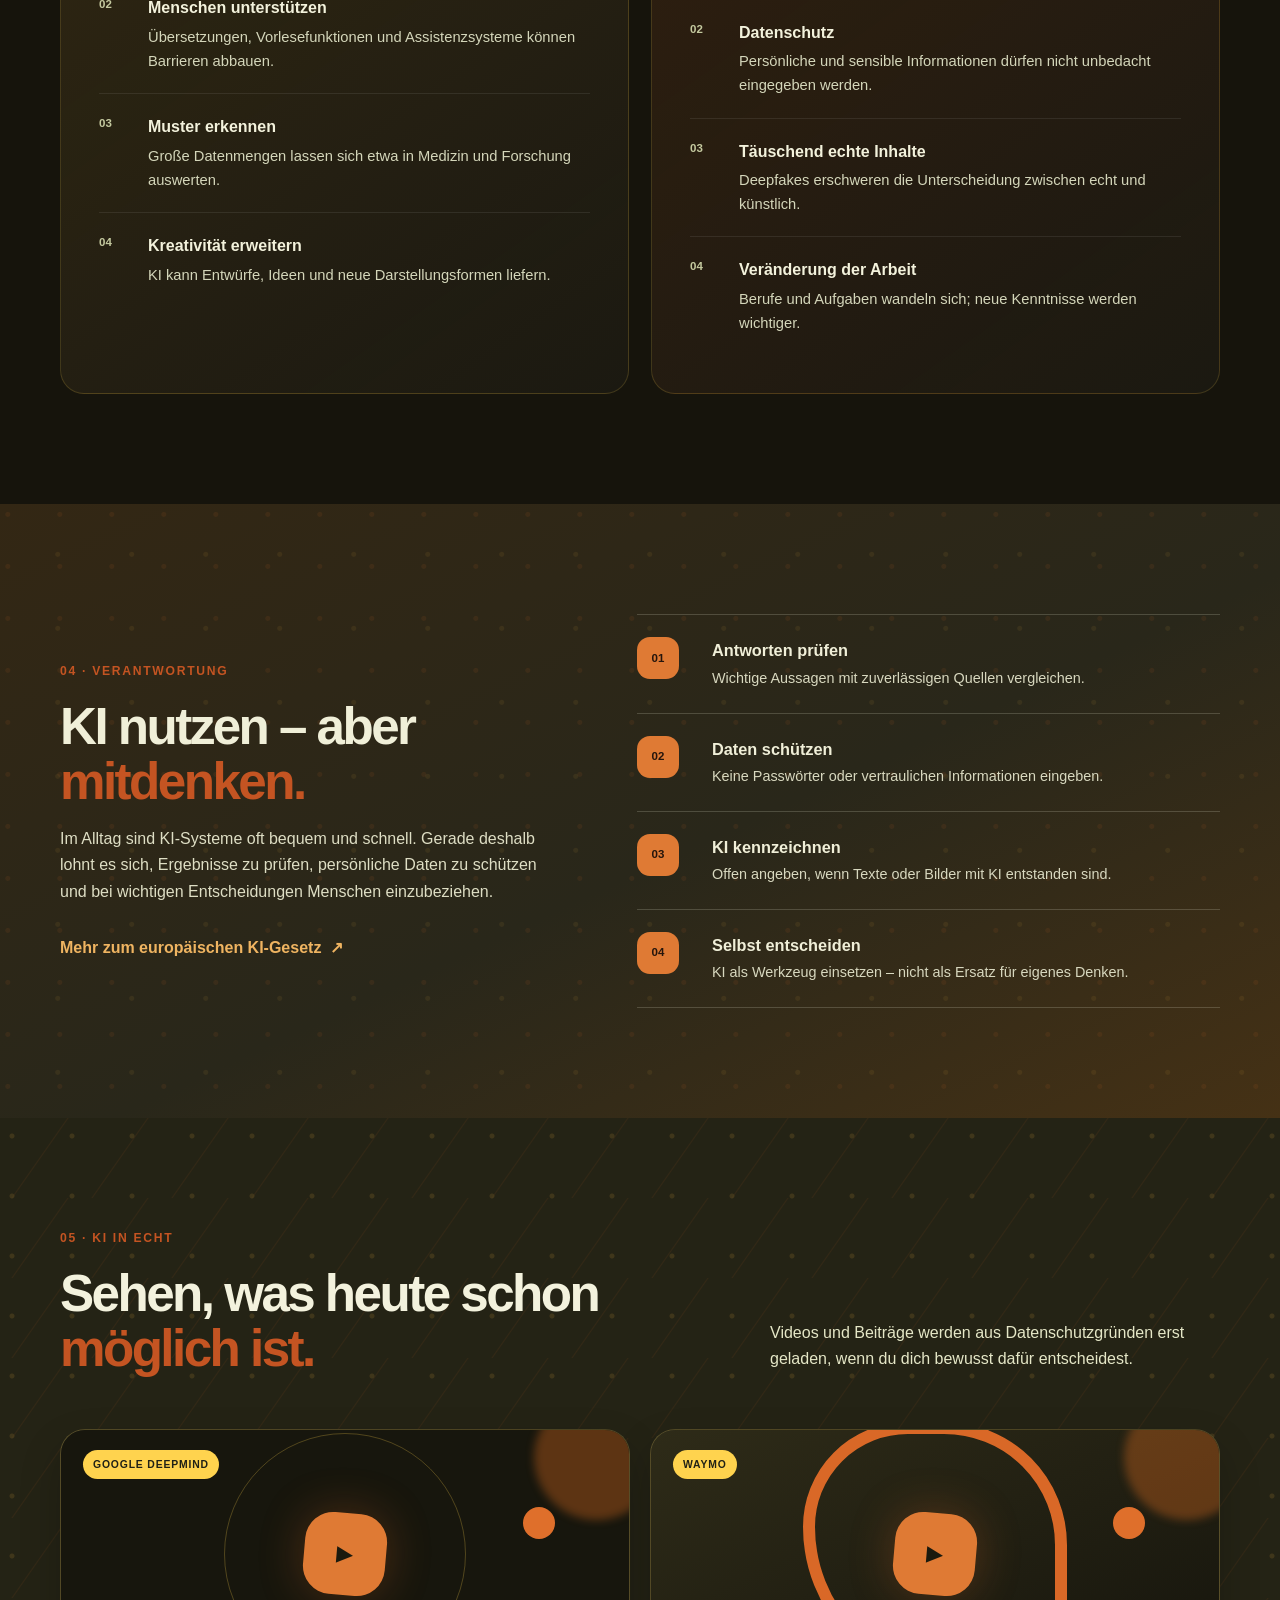
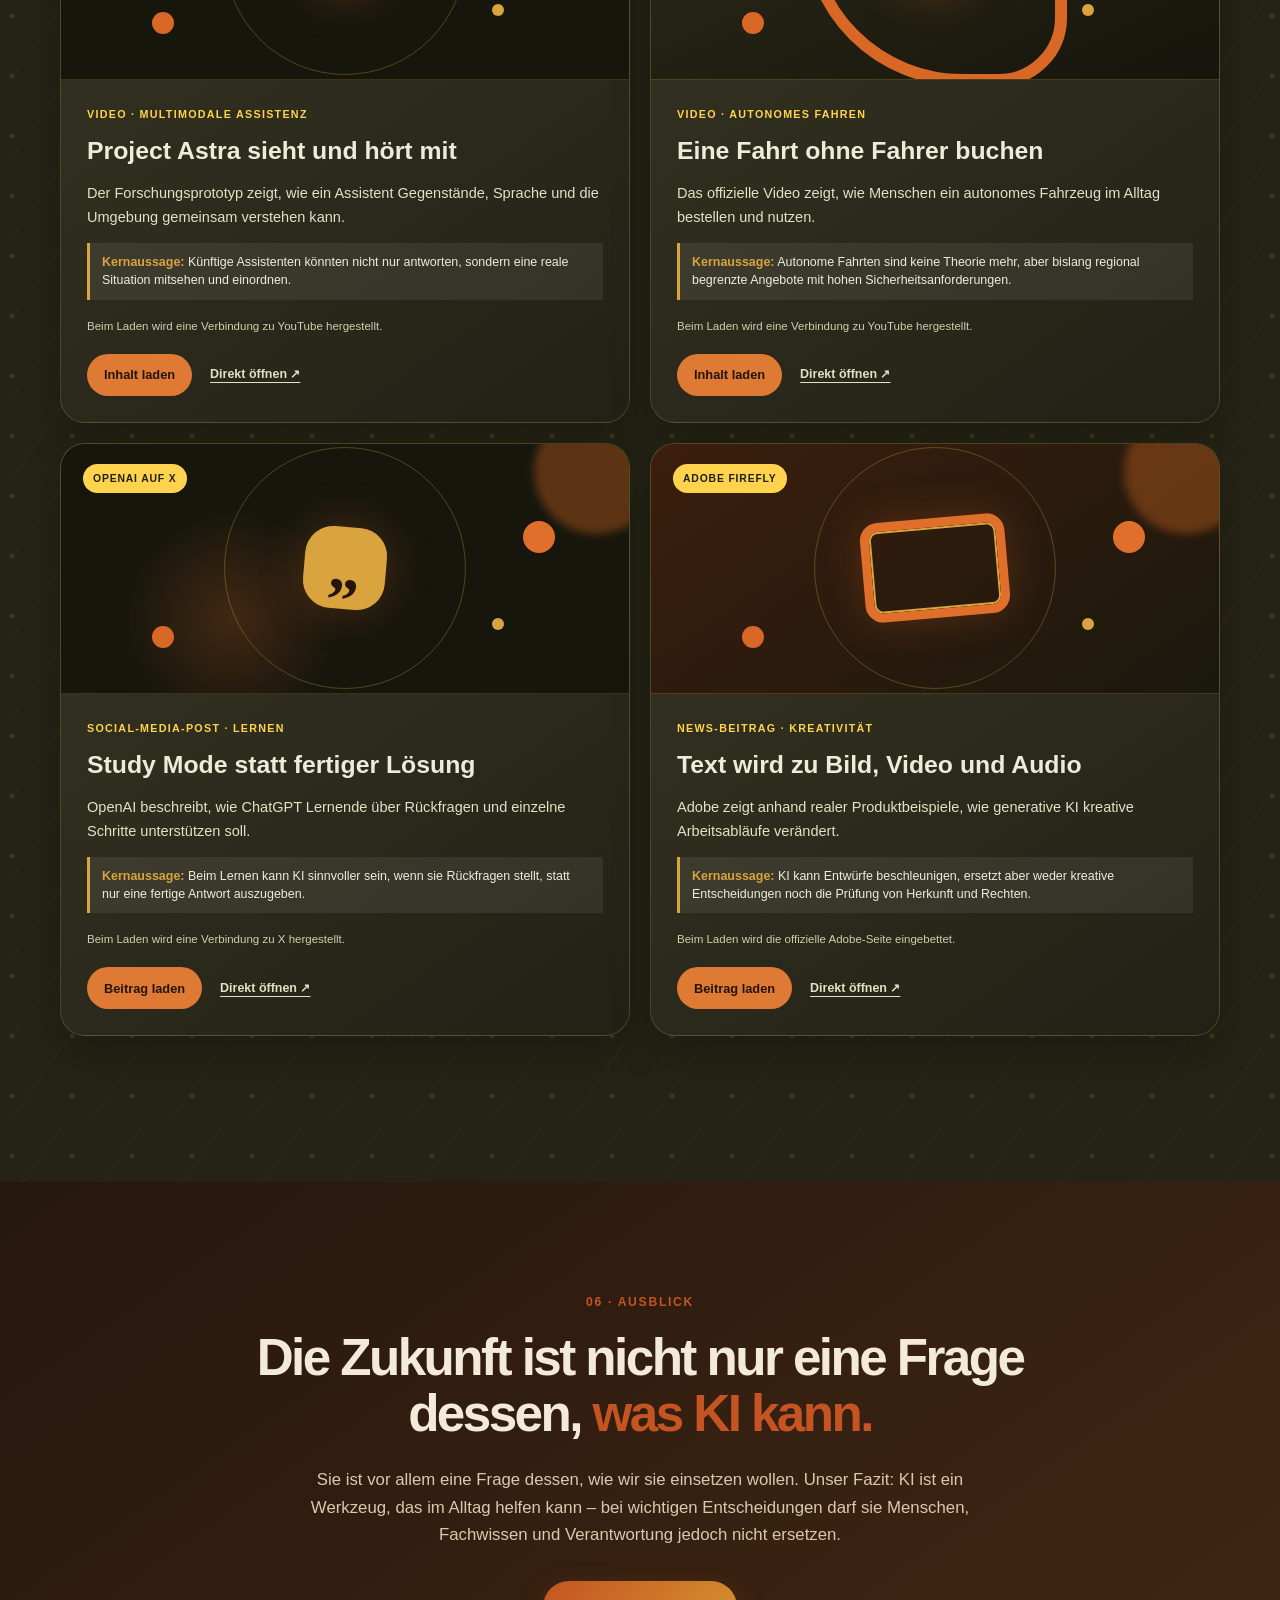
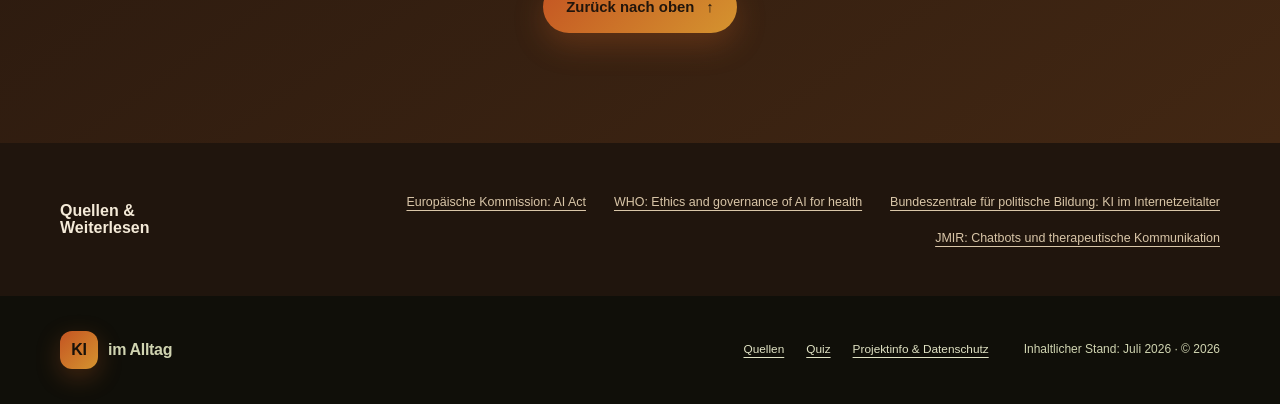
==== commit 247f92db: "Website aktualisiert2" ====
--- a/index.html
+++ b/index.html
@@ -72,6 +72,29 @@
       </div>
     </section>
 
+    <section class="section newsfeed" id="newsfeed" aria-labelledby="newsfeed-heading">
+      <div class="container">
+        <div class="section-heading section-heading-light reveal">
+          <div><p class="section-kicker">Aktuell · KI im Alltag</p><h2>Reale Beispiele, die <span>weiterlaufen.</span></h2></div>
+          <p>Der Feed zeigt reale KI-Nutzung und überprüfte Beiträge. Quellen werden erst geöffnet, wenn du sie bewusst auswählst.</p>
+        </div>
+        <div class="newsfeed-shell reveal" data-newsfeed role="region" aria-roledescription="Karussell" aria-labelledby="newsfeed-heading">
+          <p id="newsfeed-heading" class="newsfeed-label"><span aria-hidden="true"></span> KI im Alltag · Feed</p>
+          <div class="newsfeed-item" aria-atomic="true">
+            <div class="newsfeed-meta"><span class="newsfeed-type" data-feed-type>Realer Use Case</span><span data-feed-date>Schule & Studium</span></div>
+            <p class="newsfeed-category" data-feed-category>Lernen</p>
+            <h3 data-feed-title>KI unterstützt beim Lernen – aber nicht beim Abschreiben.</h3>
+            <p class="newsfeed-text" data-feed-text>Chatbots können Lernfragen erklären, Übungen vorbereiten und beim Strukturieren helfen.</p>
+            <p class="newsfeed-relevance"><strong>Alltagsbezug:</strong> <span data-feed-relevance>Viele Schülerinnen, Schüler und Studierende nutzen solche Werkzeuge bereits beim Vorbereiten und Wiederholen.</span></p>
+            <a class="newsfeed-source" data-feed-source href="https://www.kmk.org/aktuelles/pressearchiv/mitteilung/bildungsministerkonferenz-verabschiedet-handlungsempfehlung-zum-umgang-mit-kuenstlicher-intelligenz-1.html" target="_blank" rel="noopener">Quelle öffnen <span aria-hidden="true">↗</span></a>
+          </div>
+          <div class="newsfeed-controls"><button class="newsfeed-button" type="button" data-feed-previous aria-label="Vorherigen Feed-Beitrag anzeigen"><span aria-hidden="true">←</span><span>Zurück</span></button><button class="newsfeed-button" type="button" data-feed-next aria-label="Nächsten Feed-Beitrag anzeigen"><span>Weiter</span><span aria-hidden="true">→</span></button></div>
+          <div class="newsfeed-progress" aria-hidden="true"><span data-feed-progress></span></div>
+          <p class="sr-only" data-feed-status aria-live="polite"></p>
+        </div>
+      </div>
+    </section>
+
     <section class="section intro" id="grundlagen">
       <div class="container two-column reveal">
         <div>
@@ -165,29 +188,6 @@
       </div>
     </section>
 
-    <section class="section newsfeed" id="newsfeed" aria-labelledby="newsfeed-heading">
-      <div class="container">
-        <div class="section-heading section-heading-light reveal">
-          <div><p class="section-kicker">Aktuell · KI im Alltag</p><h2>Reale Beispiele, die <span>weiterlaufen.</span></h2></div>
-          <p>Der Feed zeigt reale KI-Nutzung und überprüfte Beiträge. Quellen werden erst geöffnet, wenn du sie bewusst auswählst.</p>
-        </div>
-        <div class="newsfeed-shell reveal" data-newsfeed role="region" aria-roledescription="Karussell" aria-labelledby="newsfeed-heading">
-          <p id="newsfeed-heading" class="newsfeed-label"><span aria-hidden="true"></span> KI im Alltag · Feed</p>
-          <div class="newsfeed-item" aria-atomic="true">
-            <div class="newsfeed-meta"><span class="newsfeed-type" data-feed-type>Realer Use Case</span><span data-feed-date>Schule & Studium</span></div>
-            <p class="newsfeed-category" data-feed-category>Lernen</p>
-            <h3 data-feed-title>KI unterstützt beim Lernen – aber nicht beim Abschreiben.</h3>
-            <p class="newsfeed-text" data-feed-text>Chatbots können Lernfragen erklären, Übungen vorbereiten und beim Strukturieren helfen.</p>
-            <p class="newsfeed-relevance"><strong>Alltagsbezug:</strong> <span data-feed-relevance>Viele Schülerinnen, Schüler und Studierende nutzen solche Werkzeuge bereits beim Vorbereiten und Wiederholen.</span></p>
-            <a class="newsfeed-source" data-feed-source href="https://www.kmk.org/aktuelles/pressearchiv/mitteilung/bildungsministerkonferenz-verabschiedet-handlungsempfehlung-zum-umgang-mit-kuenstlicher-intelligenz-1.html" target="_blank" rel="noopener">Quelle öffnen <span aria-hidden="true">↗</span></a>
-          </div>
-          <div class="newsfeed-controls"><button class="newsfeed-button" type="button" data-feed-previous aria-label="Vorherigen Feed-Beitrag anzeigen"><span aria-hidden="true">←</span><span>Zurück</span></button><button class="newsfeed-button" type="button" data-feed-next aria-label="Nächsten Feed-Beitrag anzeigen"><span>Weiter</span><span aria-hidden="true">→</span></button></div>
-          <div class="newsfeed-progress" aria-hidden="true"><span data-feed-progress></span></div>
-          <p class="sr-only" data-feed-status aria-live="polite"></p>
-        </div>
-      </div>
-    </section>
-
     <section class="section balance" id="chancen">
       <div class="container">
         <div class="section-heading section-heading-light reveal">
--- a/style.css
+++ b/style.css
@@ -186,7 +186,10 @@
 .answers { display: grid; gap: 10px; }
 .answer { width: 100%; padding: 13px 16px; color: var(--ink); background: #e7e6d1; border: 1px solid transparent; border-radius: 12px; text-align: left; font: inherit; font-size: .9rem; cursor: pointer; transition: .2s ease; }
 .answer:hover:not(:disabled) { border-color: #bd721c; background: #eee0af; }.answer.correct { color: #254610; background: #d5ec9a; border-color: #83af3b; }.answer.wrong { color: #76310e; background: #ffd19c; border-color: #df8528; }.answer:disabled { cursor: default; }
-.feedback { min-height: 24px; margin: 12px 0 0; color: var(--muted); font-size: .78rem; }
+.feedback-stage { display: flex; align-items: center; gap: 14px; min-height: 98px; margin-top: 16px; }
+.quiz-mascot { position: relative; flex: 0 0 82px; width: 82px; height: 78px; display: grid; place-content: center; color: #fff8e8; background: linear-gradient(145deg, #efb45b, #c95622); border: 3px solid #f7d48b; border-radius: 45% 45% 42% 42%; box-shadow: 0 9px 20px rgba(0,0,0,.25); transform: rotate(-3deg); }
+.quiz-mascot::before, .quiz-mascot::after { content: ""; position: absolute; top: 25px; width: 8px; height: 10px; background: #32180c; border-radius: 50%; }.quiz-mascot::before { left: 20px; }.quiz-mascot::after { right: 20px; }.quiz-mascot span { margin-top: 15px; color: #fff8e8; font: 900 1.3rem/1 Bahnschrift, sans-serif; letter-spacing: .02em; text-shadow: 0 1px 1px rgba(45,20,8,.32); }.quiz-mascot small { display: block; margin-top: 4px; padding: 2px 5px; color: #3a1b0c; background: rgba(255,244,207,.82); border-radius: 5px; font-size: .52rem; font-weight: 900; letter-spacing: .04em; line-height: 1; text-transform: uppercase; white-space: nowrap; }.quiz-mascot i { position: absolute; top: -12px; left: 50%; width: 2px; height: 12px; background: #f7d48b; transform: translateX(-50%); }.quiz-mascot i::after { content: ""; position: absolute; top: -4px; left: 50%; width: 7px; height: 7px; background: #efb45b; border: 1px solid #f7d48b; border-radius: 50%; transform: translateX(-50%); }
+.feedback { position: relative; flex: 1; min-height: 72px; margin: 0; padding: 14px 17px; color: #fff4df; background: #3b2a1d; border: 1px solid rgba(230,162,71,.48); border-radius: 16px; box-shadow: 0 10px 22px rgba(0,0,0,.2); font-size: .84rem; font-weight: 600; line-height: 1.48; }.feedback::before { content: ""; position: absolute; left: -9px; top: 29px; width: 16px; height: 16px; background: #3b2a1d; border-left: 1px solid rgba(230,162,71,.48); border-bottom: 1px solid rgba(230,162,71,.48); transform: rotate(45deg); }.feedback strong, .feedback span { display: block; }.feedback strong { margin-bottom: 4px; color: #f3bd67; font-size: .88rem; }.feedback-example { margin-top: 8px; padding-top: 8px; color: #f2d6a4; border-top: 1px solid rgba(230,162,71,.25); font-size: .78rem; font-weight: 500; }.feedback.is-correct { border-color: rgba(183,198,105,.72); }.feedback.is-correct strong { color: #c9d989; }.feedback.is-wrong { border-color: rgba(232,133,72,.74); }.feedback.is-wrong strong { color: #ffb275; }.feedback.is-result { border-color: rgba(230,162,71,.6); }
 .next-button { min-height: 44px; margin-top: 8px; padding-inline: 18px; font-size: .82rem; }.next-button:disabled { opacity: .45; cursor: not-allowed; transform: none; }
 
 .signals { position: relative; overflow: hidden; background: #242315; }
@@ -217,7 +220,7 @@
 
 .quiz-page { background: #14120a; }.quiz-page-section { position: relative; min-height: 100vh; display: grid; align-items: center; overflow: hidden; padding-top: 110px; background: radial-gradient(circle at 75% 30%, rgba(217,104,39,.24), transparent 25%), radial-gradient(circle at 22% 80%, rgba(217,164,61,.16), transparent 28%), #14120a; }.quiz-noise { position: absolute; inset: 0; opacity: .35; background-image: linear-gradient(110deg, transparent 48%, rgba(255,211,78,.13) 49%, transparent 50%), radial-gradient(circle, rgba(255,255,255,.2) 0 1px, transparent 1.5px); background-size: 68px 68px, 36px 36px; animation: patternDrift 20s linear infinite; }.quiz-page-grid { position: relative; z-index: 1; display: grid; grid-template-columns: .8fr 1.2fr; gap: 80px; align-items: center; }.quiz-page .quiz-intro { text-align: left; }.quiz-page .quiz-intro h1 { max-width: 500px; color: #f4f3de; }.quiz-page .quiz-intro p:not(.section-kicker) { max-width: 430px; color: #e7eac7; font-size: 1rem; }.quiz-back { color: #ececd7; text-decoration: none; font-weight: 750; font-size: .86rem; }.quiz-back:hover { color: var(--violet); }
 .quiz-orb { position: relative; width: 190px; height: 190px; margin-top: 36px; border: 1px solid rgba(255,211,78,.26); border-radius: 50%; animation: spin 22s linear infinite; }.quiz-orb span { position: absolute; display: block; border-radius: 50%; }.quiz-orb span:nth-child(1) { width: 32px; height: 32px; top: 8px; left: 66px; background: var(--violet); box-shadow: 0 0 30px var(--violet); }.quiz-orb span:nth-child(2) { width: 22px; height: 22px; right: 9px; bottom: 46px; background: var(--cyan); }.quiz-orb span:nth-child(3) { width: 74px; height: 74px; left: 53px; bottom: 20px; border: 2px solid #ff7b24; }
-.quiz-card-large { min-height: 480px; background: linear-gradient(145deg, #dadbc1, #c3c8aa); border: 1px solid rgba(255,211,78,.35); }.quiz-card-large h2 { margin: 30px 0 25px; font-size: clamp(1.7rem, 3vw, 2.25rem); line-height: 1.25; letter-spacing: -.025em; }.quiz-progress { display: flex; gap: 6px; margin-top: 18px; }.quiz-progress i { display: block; flex: 1; height: 5px; background: #969a7d; border-radius: 99px; }.quiz-progress i.active { background: #df6f2b; }.quiz-progress i.done { background: #c78332; }.result-text { color: #3d422e; font-size: 1rem; }.quiz-page .feedback { min-height: 46px; color: #3f472d; font-size: .86rem; font-weight: 650; }
+.quiz-card-large { min-height: 480px; background: linear-gradient(145deg, #342518, #211811); border: 1px solid rgba(217,148,47,.35); }.quiz-card-large h2 { margin: 30px 0 25px; font-size: clamp(1.7rem, 3vw, 2.25rem); line-height: 1.25; letter-spacing: -.025em; }.quiz-progress { display: flex; gap: 6px; margin-top: 18px; }.quiz-progress i { display: block; flex: 1; height: 5px; background: #5c4b39; border-radius: 99px; }.quiz-progress i.active { background: #df6f2b; }.quiz-progress i.done { background: #c78332; }.result-text { color: #d0bda4; font-size: 1rem; }.quiz-page .feedback { min-height: 72px; color: #fff4df; font-size: .84rem; font-weight: 600; }
 
 .future { text-align: center; background: #b9ad86; }
 .future-inner { max-width: 850px; }
@@ -246,7 +249,7 @@
 body .local-context { background: linear-gradient(145deg, #20160f, #312315 58%, #1a130d); } body .local-card { border-color: rgba(217,148,47,.23); background: rgba(255,255,255,.06); box-shadow: 0 12px 30px rgba(0,0,0,.18); } body .local-card p { color: #d0bda4; }
 body .future { background: linear-gradient(145deg, #26170e, #422713); } body .future p:not(.section-kicker) { color: #dbc8ae; } body .sources { background: #20150d; } body .sources a { color: #d9c6a8; }
 body .project-page { background: #17110c; } body .project-content { background: linear-gradient(145deg, #21160f, #332214 58%, #1c130d); } body .project-card { border-color: rgba(217,148,47,.24); background: rgba(255,255,255,.06); box-shadow: 0 14px 36px rgba(0,0,0,.2); } body .project-card p { color: #d0bda4; }
-body .quiz-card, body .quiz-card-large { color: #f4ead8; background: linear-gradient(145deg, #342518, #211811); } body .quiz-meta, body .feedback, body .result-text, body .quiz-page .feedback { color: #d0bda4; } body .answer { color: #f4ead8; background: rgba(255,255,255,.08); border-color: rgba(217,148,47,.22); } body .answer:hover:not(:disabled) { background: rgba(217,148,47,.2); }
+body .quiz-card, body .quiz-card-large { color: #f4ead8; background: linear-gradient(145deg, #342518, #211811); } body .quiz-meta, body .result-text { color: #d0bda4; } body .answer { color: #f4ead8; background: rgba(255,255,255,.08); border-color: rgba(217,148,47,.22); } body .answer:hover:not(:disabled) { background: rgba(217,148,47,.2); }
 
 .reveal { opacity: 0; transform: translateY(24px); transition: opacity .7s ease, transform .7s ease; }
 .reveal.visible { opacity: 1; transform: none; }
@@ -296,6 +299,7 @@
   .hero-actions { width: 100%; }.hero-actions .button { width: 100%; }
   .hero-visual { transform: scale(.7); width: 125%; margin-left: -12.5%; margin-block: -70px; }
   .quiz-card { padding: 26px 20px; }.quiz-card h3 { font-size: 1.25rem; }
+  .feedback-stage { align-items: flex-start; gap: 10px; }.quiz-mascot { flex-basis: 64px; width: 64px; height: 64px; }.quiz-mascot::before { left: 14px; }.quiz-mascot::after { right: 14px; }.quiz-mascot span { font-size: 1rem; }.quiz-mascot small { font-size: .42rem; }.feedback { padding: 12px 13px; font-size: .78rem; }.feedback-example { font-size: .72rem; }
   .app-card { min-height: 470px; }
   .application-visual, .brand-cluster { height: 158px; }
   .rules li { grid-template-columns: 44px 1fr; gap: 13px; }
